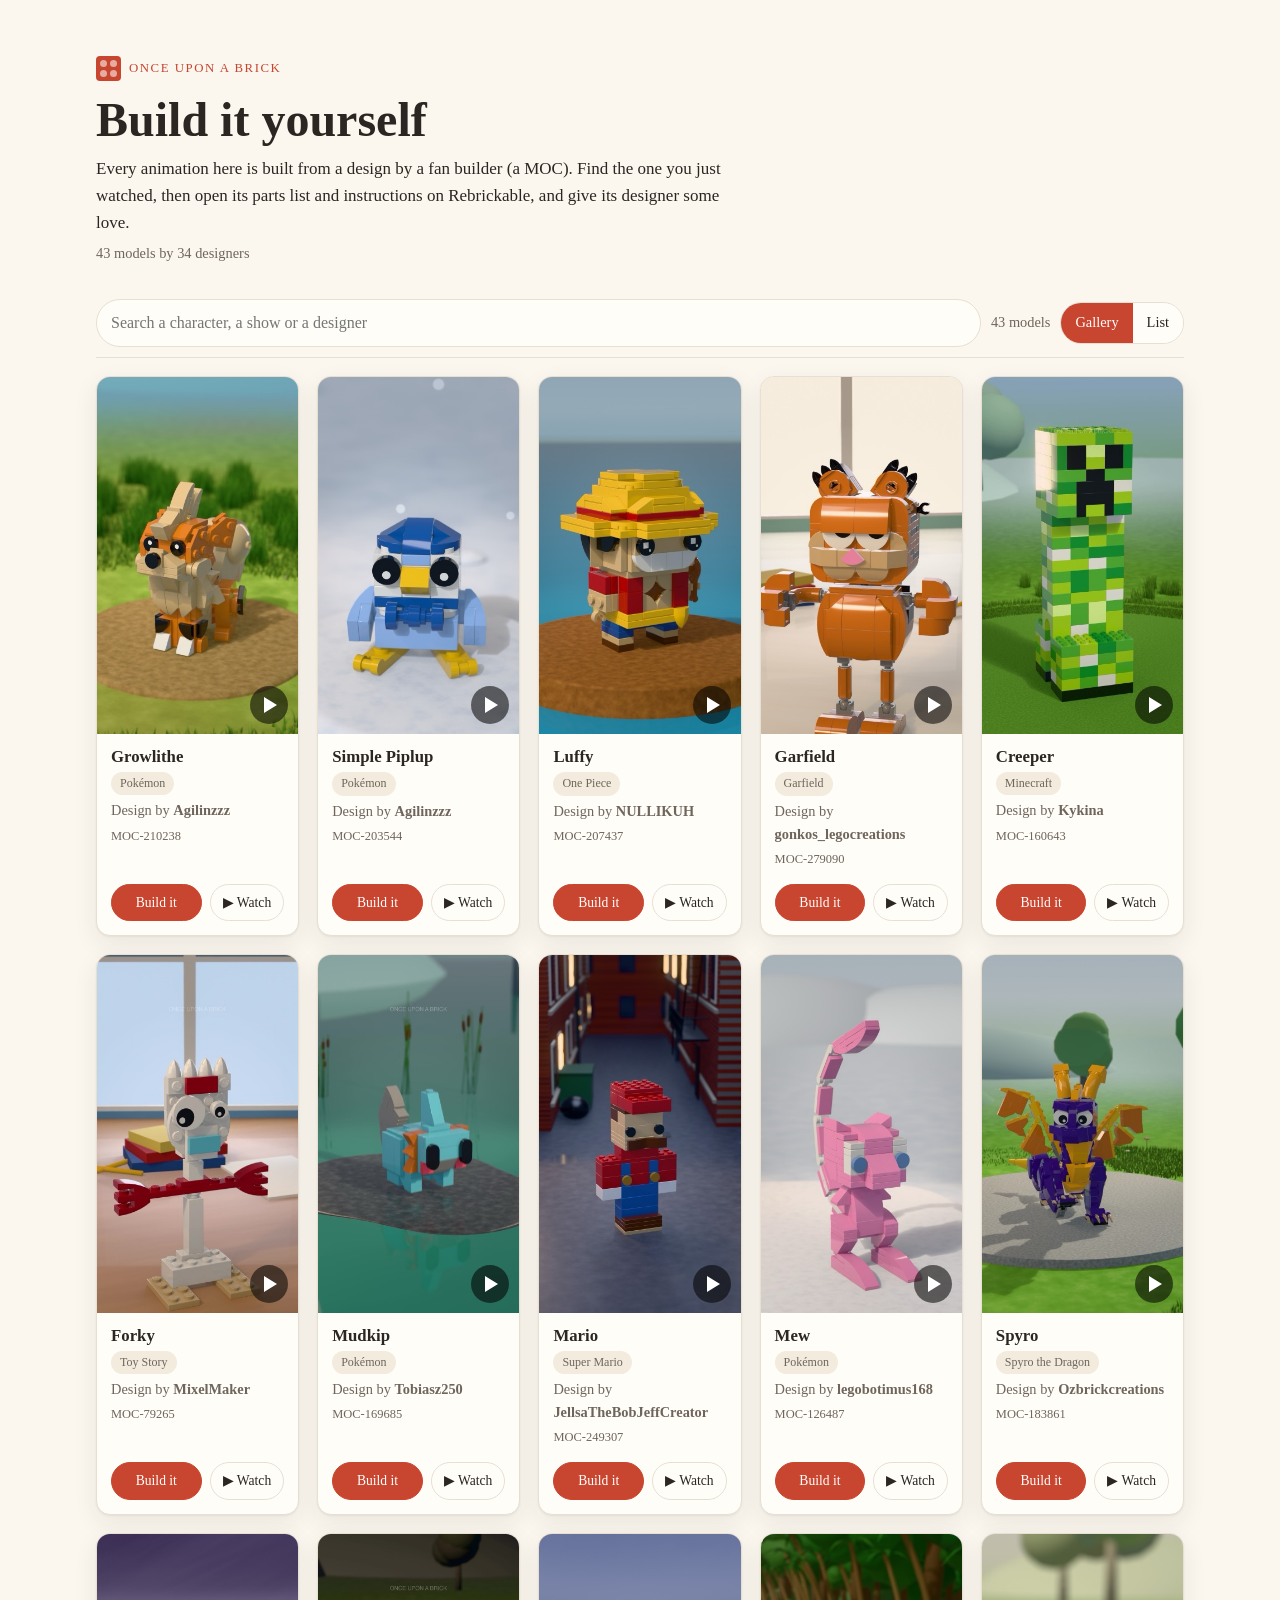
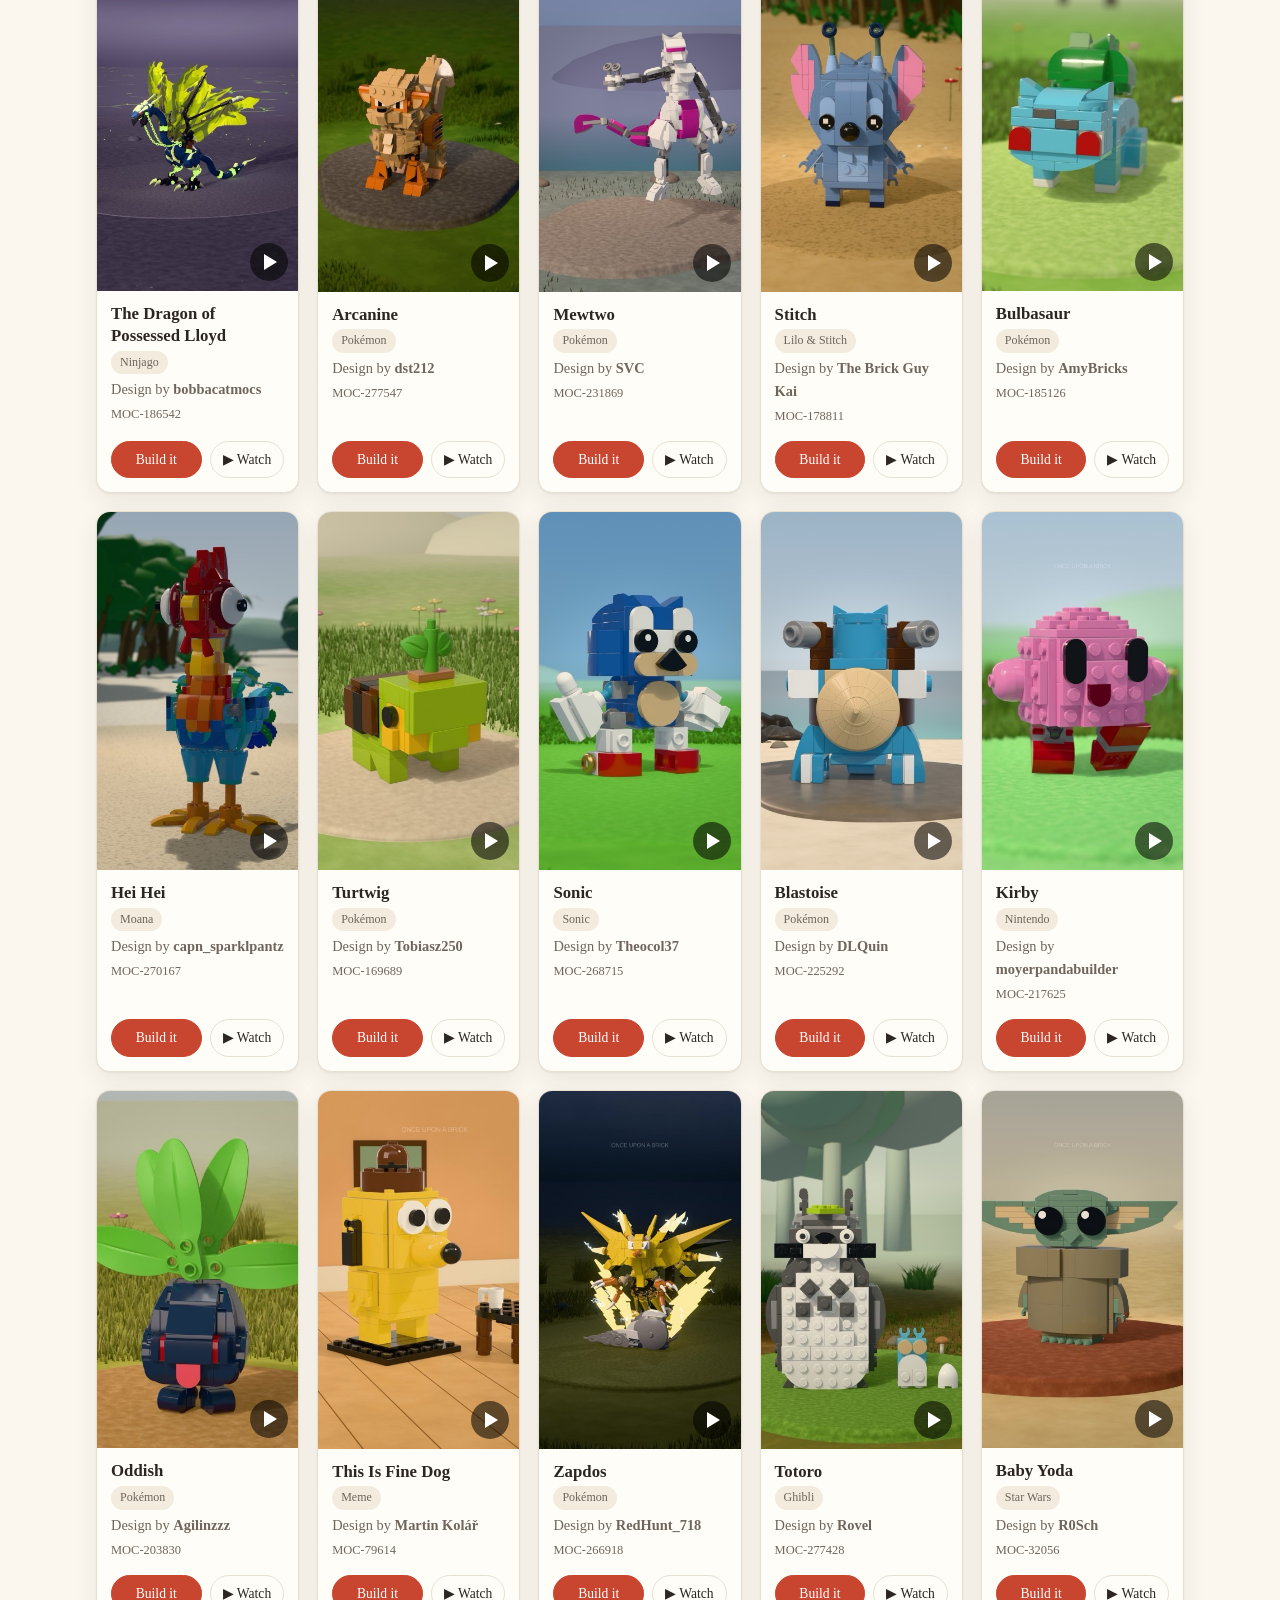
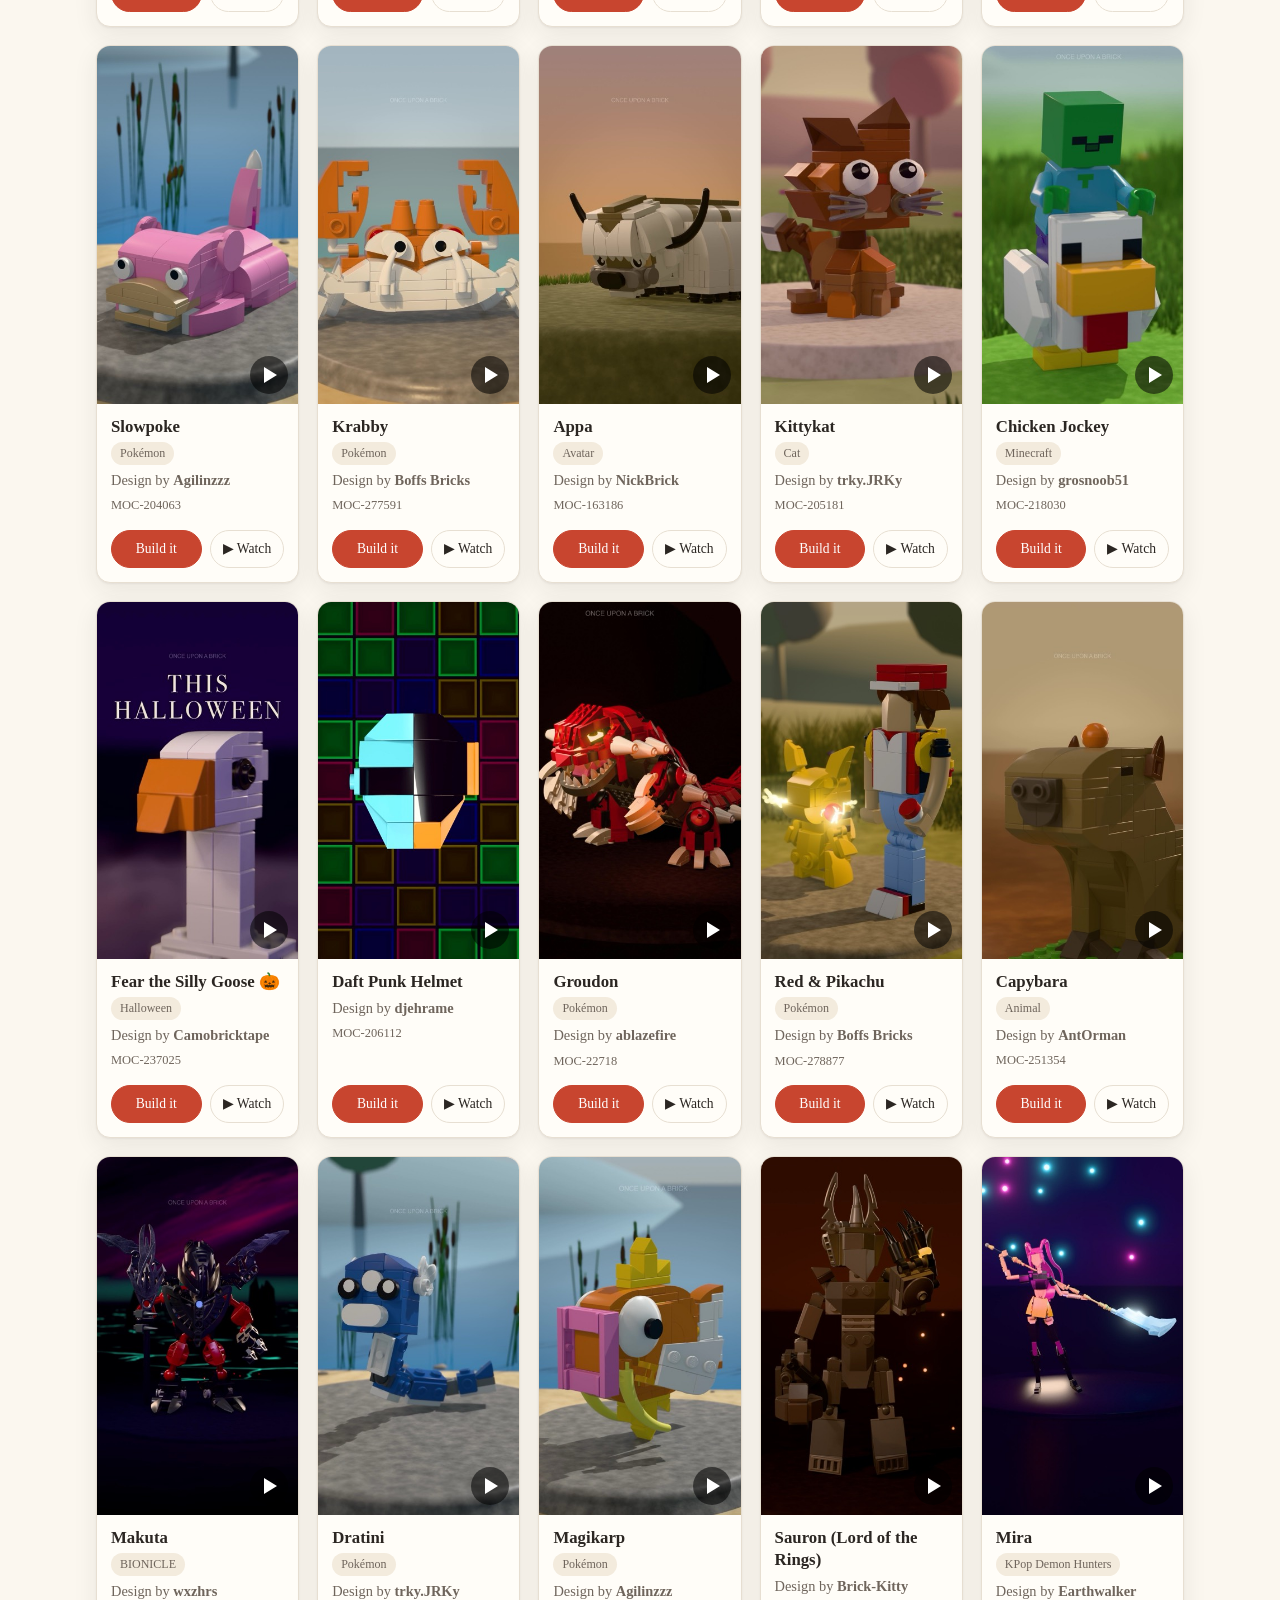
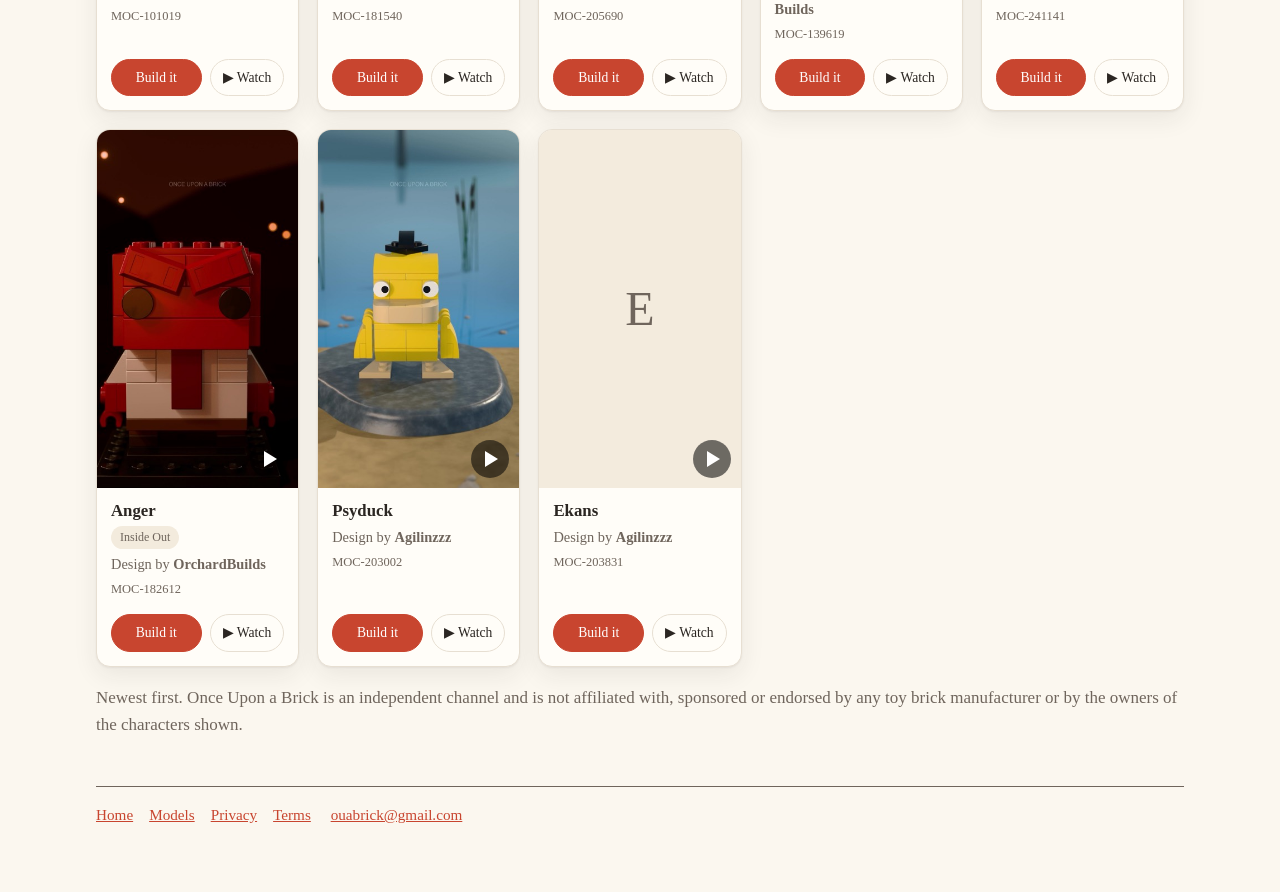
==== models.html @ 9d2ad0be "site: update the models page Co-Authored-By: Claude Opus 5.5 <noreply@anthropic.com>" ====
<!doctype html>
<html lang="en">
<head>
<meta charset="utf-8">
<meta name="viewport" content="width=device-width, initial-scale=1">
<title>Models and designers · Once Upon a Brick</title>
<meta name="description" content="Every community brick design behind our assembly animations, with a link to build it yourself.">
<link rel="stylesheet" href="style.css">
<style>
:root{--bg:#fbf7ef;--fg:#2b2622;--muted:#6f655c;--accent:#c8452f;--card:#fffdf8;--line:#e7dfd2;--chip:#f3ebdd;--shadow:0 1px 2px rgba(43,38,34,.06),0 8px 24px rgba(43,38,34,.08)}
@media (prefers-color-scheme:dark){:root{--bg:#1d1a17;--fg:#f1ebe2;--muted:#b3a89c;--accent:#f07a5f;--card:#26221e;--line:#3a342e;--chip:#332d27;--shadow:0 1px 2px rgba(0,0,0,.3),0 8px 24px rgba(0,0,0,.35)}}
main.wide{max-width:1120px}
.kicker{display:inline-flex;align-items:center;gap:8px;font-size:.8rem;letter-spacing:.12em;text-transform:uppercase;color:var(--accent);text-decoration:none;margin-bottom:10px}.studs{display:inline-grid;grid-template-columns:repeat(2,7px);gap:3px;padding:4px;border-radius:4px;background:var(--accent)}.studs i{width:7px;height:7px;border-radius:50%;background:rgba(255,255,255,.55)}.hero h1{font-size:clamp(2rem,5vw,3rem);margin:0 0 6px}.stats{color:var(--muted);font-size:.9rem;margin-top:10px}
.hero p{max-width:640px;margin:0 0 6px}
.bar{position:sticky;top:0;z-index:2;display:flex;gap:10px;align-items:center;flex-wrap:wrap;margin:24px 0 18px;padding:10px 0;background:var(--bg);border-bottom:1px solid var(--line)}
.bar input{flex:1 1 240px;min-width:0;font:inherit;font-size:1rem;padding:10px 14px;border:1px solid var(--line);border-radius:999px;background:var(--card);color:var(--fg)}
.bar input:focus{outline:2px solid var(--accent);outline-offset:1px}
.count{color:var(--muted);font-size:.9rem;white-space:nowrap}
.toggle{display:inline-flex;border:1px solid var(--line);border-radius:999px;overflow:hidden}
.toggle button{font:inherit;font-size:.9rem;padding:8px 14px;border:0;background:var(--card);color:var(--fg);cursor:pointer}
.toggle button[aria-pressed=true]{background:var(--accent);color:#fff}
.grid{display:grid;grid-template-columns:repeat(auto-fill,minmax(min(190px,100%),1fr));gap:18px;list-style:none;padding:0;margin:0}
.card{min-width:0;overflow-wrap:anywhere;background:var(--card);border:1px solid var(--line);border-radius:14px;overflow:hidden;box-shadow:var(--shadow);display:flex;flex-direction:column;transition:transform .15s ease}
.card:hover{transform:translateY(-3px)}
.shot{position:relative;display:block;aspect-ratio:9/16;background:var(--chip)}
.shot{overflow:hidden}.shot img{width:100%;height:100%;object-fit:cover;display:block;transition:transform .35s ease}.card:hover .shot img{transform:scale(1.04)}
.shot .ph{position:absolute;inset:0;display:grid;place-items:center;font-size:3rem;color:var(--muted)}
.play{position:absolute;right:10px;bottom:10px;width:38px;height:38px;border-radius:50%;background:rgba(0,0,0,.55);display:grid;place-items:center}
.play:after{content:"";margin-left:3px;border-left:13px solid #fff;border-top:8px solid transparent;border-bottom:8px solid transparent}
.info{padding:12px 14px 14px;display:flex;flex-direction:column;gap:4px;flex:1}
.info h2{font-size:1.05rem;margin:0;line-height:1.3}
.chip{align-self:flex-start;font:inherit;font-size:.75rem;padding:2px 9px;border:0;border-radius:999px;background:var(--chip);color:var(--muted);cursor:pointer}.chip:hover{color:var(--accent)}
.by{font-size:.9rem;color:var(--muted)}
.by a{color:var(--fg)}
.acts{margin-top:auto;padding-top:10px;display:grid;grid-template-columns:1fr auto;gap:8px}
.btn{font-size:.85rem;text-decoration:none;text-align:center;white-space:nowrap;padding:7px 12px;border-radius:999px;border:1px solid var(--line);color:var(--fg)}.btn:hover{border-color:var(--accent)}.btn.main:hover{filter:brightness(1.08)}.moc{font-size:.78rem;color:var(--muted);font-variant-numeric:tabular-nums}
.btn.main{background:var(--accent);border-color:var(--accent);color:#fff}
.social{font-size:.8rem}
.list .grid{grid-template-columns:1fr;gap:10px}
.list .card{flex-direction:row;align-items:center;border-radius:12px}
.list .card:hover{transform:none}
.list .shot{width:64px;flex:0 0 64px;margin:8px 0 8px 8px;border-radius:8px;overflow:hidden}
.list .play{display:none}
.list .info{flex-direction:row;flex-wrap:wrap;align-items:center;gap:6px 12px;padding:10px 14px}
.list .info h2{flex:1 1 160px}
.list .acts{margin:0 0 0 auto;padding:0}
.empty{color:var(--muted);padding:24px 0}
.card[hidden],.empty[hidden]{display:none}
@media (max-width:480px){.grid{grid-template-columns:repeat(2,minmax(0,1fr));gap:12px}.info{padding:10px}.info h2{font-size:.98rem}.btn{padding:6px 8px;font-size:.8rem}.bar{gap:8px}.count{display:none}}
</style>
<script data-goatcounter="https://ouabrick.goatcounter.com/count" async src="https://gc.zgo.at/count.js"></script>
<script src="track.js" defer></script>
</head>
<body>
<main class="wide">
  <header class="hero">
    <a class="kicker" href="index.html"><span class="studs" aria-hidden="true"><i></i><i></i><i></i><i></i></span>Once Upon a Brick</a>
    <h1>Build it yourself</h1>
    <p>Every animation here is built from a design by a fan builder (a MOC). Find the one you just watched, then open
    its parts list and instructions on Rebrickable, and give its designer some love.</p>
    <p class="stats" id="stats">43 models by 34 designers</p>
  </header>

  <div class="bar" role="search">
    <input id="q" type="search" placeholder="Search a character, a show or a designer" aria-label="Search the models" autocomplete="off">
    <span class="count" id="n">43 models</span>
    <span class="toggle" role="group" aria-label="View"><button type="button" data-m="gallery" aria-pressed="true">Gallery</button><button type="button" data-m="list" aria-pressed="false">List</button></span>
  </div>

  <div id="models">
    <ul class="grid">
<li class="card" data-s="growlithe pokemon agilinzzz moc-210238 210238 " data-at="2026-11-18T16:00:00Z" data-d="agilinzzz">
  <a class="shot" href="https://www.youtube.com/shorts/LglD2EE9AIA" aria-label="Watch Growlithe" data-goatcounter-click="watch-picture/Growlithe (MOC-210238)"><img src="thumbs/growlithe.jpg" alt="Growlithe brick model" loading="lazy" width="360" height="640"><span class="play"></span></a>
  <div class="info">
    <h2>Growlithe</h2>
    <button type="button" class="chip" data-f="Pokémon" title="Show all Pokémon">Pokémon</button>
    <span class="by">Design by <strong>Agilinzzz</strong></span>
    <span class="moc">MOC-210238</span>
    <div class="acts"><a class="btn main" href="https://rebrickable.com/mocs/MOC-210238/?utm_source=onceuponabrick&amp;utm_medium=referral&amp;utm_campaign=models_page&amp;utm_content=moc-210238" data-goatcounter-click="build/Growlithe (MOC-210238)">Build it</a><a class="btn" href="https://www.youtube.com/shorts/LglD2EE9AIA" data-goatcounter-click="watch/Growlithe (MOC-210238)">▶ Watch</a></div>
  </div>
</li>
<li class="card" data-s="simple piplup pokemon agilinzzz moc-203544 203544 " data-at="2026-11-16T23:00:00Z" data-d="agilinzzz">
  <a class="shot" href="https://www.youtube.com/shorts/eH_I-lZCNyo" aria-label="Watch Simple Piplup" data-goatcounter-click="watch-picture/Simple Piplup (MOC-203544)"><img src="thumbs/piplup.jpg" alt="Simple Piplup brick model" loading="lazy" width="360" height="640"><span class="play"></span></a>
  <div class="info">
    <h2>Simple Piplup</h2>
    <button type="button" class="chip" data-f="Pokémon" title="Show all Pokémon">Pokémon</button>
    <span class="by">Design by <strong>Agilinzzz</strong></span>
    <span class="moc">MOC-203544</span>
    <div class="acts"><a class="btn main" href="https://rebrickable.com/mocs/MOC-203544/?utm_source=onceuponabrick&amp;utm_medium=referral&amp;utm_campaign=models_page&amp;utm_content=moc-203544" data-goatcounter-click="build/Simple Piplup (MOC-203544)">Build it</a><a class="btn" href="https://www.youtube.com/shorts/eH_I-lZCNyo" data-goatcounter-click="watch/Simple Piplup (MOC-203544)">▶ Watch</a></div>
  </div>
</li>
<li class="card" data-s="luffy one piece nullikuh moc-207437 207437 " data-at="2026-11-14T23:00:00Z" data-d="nullikuh">
  <a class="shot" href="https://www.youtube.com/shorts/pcKfbjr6DFg" aria-label="Watch Luffy" data-goatcounter-click="watch-picture/Luffy (MOC-207437)"><img src="thumbs/luffy.jpg" alt="Luffy brick model" loading="lazy" width="360" height="640"><span class="play"></span></a>
  <div class="info">
    <h2>Luffy</h2>
    <button type="button" class="chip" data-f="One Piece" title="Show all One Piece">One Piece</button>
    <span class="by">Design by <strong>NULLIKUH</strong></span>
    <span class="moc">MOC-207437</span>
    <div class="acts"><a class="btn main" href="https://rebrickable.com/mocs/MOC-207437/?utm_source=onceuponabrick&amp;utm_medium=referral&amp;utm_campaign=models_page&amp;utm_content=moc-207437" data-goatcounter-click="build/Luffy (MOC-207437)">Build it</a><a class="btn" href="https://www.youtube.com/shorts/pcKfbjr6DFg" data-goatcounter-click="watch/Luffy (MOC-207437)">▶ Watch</a></div>
  </div>
</li>
<li class="card" data-s="garfield garfield gonkos_legocreations moc-279090 279090 " data-at="2026-11-14T16:00:00Z" data-d="gonkos_legocreations">
  <a class="shot" href="https://www.youtube.com/shorts/gkazKbObIXU" aria-label="Watch Garfield" data-goatcounter-click="watch-picture/Garfield (MOC-279090)"><img src="thumbs/garfield.jpg" alt="Garfield brick model" loading="lazy" width="360" height="640"><span class="play"></span></a>
  <div class="info">
    <h2>Garfield</h2>
    <button type="button" class="chip" data-f="Garfield" title="Show all Garfield">Garfield</button>
    <span class="by">Design by <strong>gonkos_legocreations</strong></span>
    <span class="moc">MOC-279090</span>
    <div class="acts"><a class="btn main" href="https://rebrickable.com/mocs/MOC-279090/?utm_source=onceuponabrick&amp;utm_medium=referral&amp;utm_campaign=models_page&amp;utm_content=moc-279090" data-goatcounter-click="build/Garfield (MOC-279090)">Build it</a><a class="btn" href="https://www.youtube.com/shorts/gkazKbObIXU" data-goatcounter-click="watch/Garfield (MOC-279090)">▶ Watch</a></div>
  </div>
</li>
<li class="card" data-s="creeper minecraft kykina moc-160643 160643 &quot;minecraft creeper&quot;" data-at="2026-11-13T23:00:00Z" data-d="kykina">
  <a class="shot" href="https://www.youtube.com/shorts/f4Eq6YHPpBA" aria-label="Watch Creeper" data-goatcounter-click="watch-picture/Creeper (MOC-160643)"><img src="thumbs/creeper.jpg" alt="Creeper brick model" loading="lazy" width="360" height="640"><span class="play"></span></a>
  <div class="info">
    <h2>Creeper</h2>
    <button type="button" class="chip" data-f="Minecraft" title="Show all Minecraft">Minecraft</button>
    <span class="by">Design by <strong>Kykina</strong></span>
    <span class="moc">MOC-160643</span>
    <div class="acts"><a class="btn main" href="https://rebrickable.com/mocs/MOC-160643/?utm_source=onceuponabrick&amp;utm_medium=referral&amp;utm_campaign=models_page&amp;utm_content=moc-160643" data-goatcounter-click="build/Creeper (MOC-160643)">Build it</a><a class="btn" href="https://www.youtube.com/shorts/f4Eq6YHPpBA" data-goatcounter-click="watch/Creeper (MOC-160643)">▶ Watch</a></div>
  </div>
</li>
<li class="card" data-s="forky toy story mixelmaker moc-79265 79265 " data-at="2026-11-13T16:00:00Z" data-d="mixelmaker">
  <a class="shot" href="https://www.youtube.com/shorts/Axr58UHu2VQ" aria-label="Watch Forky" data-goatcounter-click="watch-picture/Forky (MOC-79265)"><img src="thumbs/forky.jpg" alt="Forky brick model" loading="lazy" width="360" height="640"><span class="play"></span></a>
  <div class="info">
    <h2>Forky</h2>
    <button type="button" class="chip" data-f="Toy Story" title="Show all Toy Story">Toy Story</button>
    <span class="by">Design by <strong>MixelMaker</strong></span>
    <span class="moc">MOC-79265</span>
    <div class="acts"><a class="btn main" href="https://rebrickable.com/mocs/MOC-79265/?utm_source=onceuponabrick&amp;utm_medium=referral&amp;utm_campaign=models_page&amp;utm_content=moc-79265" data-goatcounter-click="build/Forky (MOC-79265)">Build it</a><a class="btn" href="https://www.youtube.com/shorts/Axr58UHu2VQ" data-goatcounter-click="watch/Forky (MOC-79265)">▶ Watch</a></div>
  </div>
</li>
<li class="card" data-s="mudkip pokemon tobiasz250 moc-169685 169685 " data-at="2026-11-12T23:00:00Z" data-d="tobiasz250">
  <a class="shot" href="https://www.youtube.com/shorts/AH8XSjx7cP8" aria-label="Watch Mudkip" data-goatcounter-click="watch-picture/Mudkip (MOC-169685)"><img src="thumbs/mudkip.jpg" alt="Mudkip brick model" loading="lazy" width="360" height="640"><span class="play"></span></a>
  <div class="info">
    <h2>Mudkip</h2>
    <button type="button" class="chip" data-f="Pokémon" title="Show all Pokémon">Pokémon</button>
    <span class="by">Design by <strong>Tobiasz250</strong></span>
    <span class="moc">MOC-169685</span>
    <div class="acts"><a class="btn main" href="https://rebrickable.com/mocs/MOC-169685/?utm_source=onceuponabrick&amp;utm_medium=referral&amp;utm_campaign=models_page&amp;utm_content=moc-169685" data-goatcounter-click="build/Mudkip (MOC-169685)">Build it</a><a class="btn" href="https://www.youtube.com/shorts/AH8XSjx7cP8" data-goatcounter-click="watch/Mudkip (MOC-169685)">▶ Watch</a></div>
  </div>
</li>
<li class="card" data-s="mario super mario jellsathebobjeffcreator moc-249307 249307 " data-at="2026-11-12T16:00:00Z" data-d="jellsathebobjeffcreator">
  <a class="shot" href="https://www.youtube.com/shorts/SJyilGQdw10" aria-label="Watch Mario" data-goatcounter-click="watch-picture/Mario (MOC-249307)"><img src="thumbs/mario.jpg" alt="Mario brick model" loading="lazy" width="360" height="640"><span class="play"></span></a>
  <div class="info">
    <h2>Mario</h2>
    <button type="button" class="chip" data-f="Super Mario" title="Show all Super Mario">Super Mario</button>
    <span class="by">Design by <strong>JellsaTheBobJeffCreator</strong></span>
    <span class="moc">MOC-249307</span>
    <div class="acts"><a class="btn main" href="https://rebrickable.com/mocs/MOC-249307/?utm_source=onceuponabrick&amp;utm_medium=referral&amp;utm_campaign=models_page&amp;utm_content=moc-249307" data-goatcounter-click="build/Mario (MOC-249307)">Build it</a><a class="btn" href="https://www.youtube.com/shorts/SJyilGQdw10" data-goatcounter-click="watch/Mario (MOC-249307)">▶ Watch</a></div>
  </div>
</li>
<li class="card" data-s="mew pokemon legobotimus168 moc-126487 126487 " data-at="2026-11-11T23:00:00Z" data-d="legobotimus168">
  <a class="shot" href="https://www.youtube.com/shorts/mMZrKfjw8lI" aria-label="Watch Mew" data-goatcounter-click="watch-picture/Mew (MOC-126487)"><img src="thumbs/mew.jpg" alt="Mew brick model" loading="lazy" width="360" height="640"><span class="play"></span></a>
  <div class="info">
    <h2>Mew</h2>
    <button type="button" class="chip" data-f="Pokémon" title="Show all Pokémon">Pokémon</button>
    <span class="by">Design by <strong>legobotimus168</strong></span>
    <span class="moc">MOC-126487</span>
    <div class="acts"><a class="btn main" href="https://rebrickable.com/mocs/MOC-126487/?utm_source=onceuponabrick&amp;utm_medium=referral&amp;utm_campaign=models_page&amp;utm_content=moc-126487" data-goatcounter-click="build/Mew (MOC-126487)">Build it</a><a class="btn" href="https://www.youtube.com/shorts/mMZrKfjw8lI" data-goatcounter-click="watch/Mew (MOC-126487)">▶ Watch</a></div>
  </div>
</li>
<li class="card" data-s="spyro spyro the dragon ozbrickcreations moc-183861 183861 " data-at="2026-11-11T16:00:00Z" data-d="ozbrickcreations">
  <a class="shot" href="https://www.youtube.com/shorts/N7JmIeakNtA" aria-label="Watch Spyro" data-goatcounter-click="watch-picture/Spyro (MOC-183861)"><img src="thumbs/spyro.jpg" alt="Spyro brick model" loading="lazy" width="360" height="640"><span class="play"></span></a>
  <div class="info">
    <h2>Spyro</h2>
    <button type="button" class="chip" data-f="Spyro the Dragon" title="Show all Spyro the Dragon">Spyro the Dragon</button>
    <span class="by">Design by <strong>Ozbrickcreations</strong></span>
    <span class="moc">MOC-183861</span>
    <div class="acts"><a class="btn main" href="https://rebrickable.com/mocs/MOC-183861/?utm_source=onceuponabrick&amp;utm_medium=referral&amp;utm_campaign=models_page&amp;utm_content=moc-183861" data-goatcounter-click="build/Spyro (MOC-183861)">Build it</a><a class="btn" href="https://www.youtube.com/shorts/N7JmIeakNtA" data-goatcounter-click="watch/Spyro (MOC-183861)">▶ Watch</a></div>
  </div>
</li>
<li class="card" data-s="the dragon of possessed lloyd ninjago bobbacatmocs moc-186542 186542 " data-at="2026-11-10T23:00:00Z" data-d="bobbacatmocs">
  <a class="shot" href="https://www.youtube.com/shorts/juxaJ5GLXEs" aria-label="Watch The Dragon of Possessed Lloyd" data-goatcounter-click="watch-picture/The Dragon of Possessed Lloyd (MOC-186542)"><img src="thumbs/possessed-dragon.jpg" alt="The Dragon of Possessed Lloyd brick model" loading="lazy" width="360" height="640"><span class="play"></span></a>
  <div class="info">
    <h2>The Dragon of Possessed Lloyd</h2>
    <button type="button" class="chip" data-f="Ninjago" title="Show all Ninjago">Ninjago</button>
    <span class="by">Design by <strong>bobbacatmocs</strong></span>
    <span class="moc">MOC-186542</span>
    <div class="acts"><a class="btn main" href="https://rebrickable.com/mocs/MOC-186542/?utm_source=onceuponabrick&amp;utm_medium=referral&amp;utm_campaign=models_page&amp;utm_content=moc-186542" data-goatcounter-click="build/The Dragon of Possessed Lloyd (MOC-186542)">Build it</a><a class="btn" href="https://www.youtube.com/shorts/juxaJ5GLXEs" data-goatcounter-click="watch/The Dragon of Possessed Lloyd (MOC-186542)">▶ Watch</a></div>
  </div>
</li>
<li class="card" data-s="arcanine pokemon dst212 moc-277547 277547 " data-at="2026-11-10T16:00:00Z" data-d="dst212">
  <a class="shot" href="https://www.youtube.com/shorts/8Mu9j9surbY" aria-label="Watch Arcanine" data-goatcounter-click="watch-picture/Arcanine (MOC-277547)"><img src="thumbs/arcanine-c.jpg" alt="Arcanine brick model" loading="lazy" width="360" height="640"><span class="play"></span></a>
  <div class="info">
    <h2>Arcanine</h2>
    <button type="button" class="chip" data-f="Pokémon" title="Show all Pokémon">Pokémon</button>
    <span class="by">Design by <strong>dst212</strong></span>
    <span class="moc">MOC-277547</span>
    <div class="acts"><a class="btn main" href="https://rebrickable.com/mocs/MOC-277547/?utm_source=onceuponabrick&amp;utm_medium=referral&amp;utm_campaign=models_page&amp;utm_content=moc-277547" data-goatcounter-click="build/Arcanine (MOC-277547)">Build it</a><a class="btn" href="https://www.youtube.com/shorts/8Mu9j9surbY" data-goatcounter-click="watch/Arcanine (MOC-277547)">▶ Watch</a></div>
  </div>
</li>
<li class="card" data-s="mewtwo pokemon svc moc-231869 231869 " data-at="2026-11-09T23:00:00Z" data-d="svc">
  <a class="shot" href="https://www.youtube.com/shorts/qwTKM5MUYGU" aria-label="Watch Mewtwo" data-goatcounter-click="watch-picture/Mewtwo (MOC-231869)"><img src="thumbs/mewtwo.jpg" alt="Mewtwo brick model" loading="lazy" width="360" height="640"><span class="play"></span></a>
  <div class="info">
    <h2>Mewtwo</h2>
    <button type="button" class="chip" data-f="Pokémon" title="Show all Pokémon">Pokémon</button>
    <span class="by">Design by <strong>SVC</strong></span>
    <span class="moc">MOC-231869</span>
    <div class="acts"><a class="btn main" href="https://rebrickable.com/mocs/MOC-231869/?utm_source=onceuponabrick&amp;utm_medium=referral&amp;utm_campaign=models_page&amp;utm_content=moc-231869" data-goatcounter-click="build/Mewtwo (MOC-231869)">Build it</a><a class="btn" href="https://www.youtube.com/shorts/qwTKM5MUYGU" data-goatcounter-click="watch/Mewtwo (MOC-231869)">▶ Watch</a></div>
  </div>
</li>
<li class="card" data-s="stitch lilo &amp; stitch the brick guy kai moc-178811 178811 " data-at="2026-11-09T16:00:00Z" data-d="the brick guy kai">
  <a class="shot" href="https://www.youtube.com/shorts/qhSKMnnlk00" aria-label="Watch Stitch" data-goatcounter-click="watch-picture/Stitch (MOC-178811)"><img src="thumbs/stitch.jpg" alt="Stitch brick model" loading="lazy" width="360" height="640"><span class="play"></span></a>
  <div class="info">
    <h2>Stitch</h2>
    <button type="button" class="chip" data-f="Lilo &amp; Stitch" title="Show all Lilo &amp; Stitch">Lilo &amp; Stitch</button>
    <span class="by">Design by <strong>The Brick Guy Kai</strong></span>
    <span class="moc">MOC-178811</span>
    <div class="acts"><a class="btn main" href="https://rebrickable.com/mocs/MOC-178811/?utm_source=onceuponabrick&amp;utm_medium=referral&amp;utm_campaign=models_page&amp;utm_content=moc-178811" data-goatcounter-click="build/Stitch (MOC-178811)">Build it</a><a class="btn" href="https://www.youtube.com/shorts/qhSKMnnlk00" data-goatcounter-click="watch/Stitch (MOC-178811)">▶ Watch</a></div>
  </div>
</li>
<li class="card" data-s="bulbasaur pokemon amybricks moc-185126 185126 " data-at="2026-11-08T23:00:00Z" data-d="amybricks">
  <a class="shot" href="https://www.youtube.com/shorts/8w4NGWa5ImM" aria-label="Watch Bulbasaur" data-goatcounter-click="watch-picture/Bulbasaur (MOC-185126)"><img src="thumbs/bulbasaur-amybricks.jpg" alt="Bulbasaur brick model" loading="lazy" width="360" height="640"><span class="play"></span></a>
  <div class="info">
    <h2>Bulbasaur</h2>
    <button type="button" class="chip" data-f="Pokémon" title="Show all Pokémon">Pokémon</button>
    <span class="by">Design by <strong>AmyBricks</strong></span>
    <span class="moc">MOC-185126</span>
    <div class="acts"><a class="btn main" href="https://rebrickable.com/mocs/MOC-185126/?utm_source=onceuponabrick&amp;utm_medium=referral&amp;utm_campaign=models_page&amp;utm_content=moc-185126" data-goatcounter-click="build/Bulbasaur (MOC-185126)">Build it</a><a class="btn" href="https://www.youtube.com/shorts/8w4NGWa5ImM" data-goatcounter-click="watch/Bulbasaur (MOC-185126)">▶ Watch</a></div>
  </div>
</li>
<li class="card" data-s="hei hei moana capn_sparklpantz moc-270167 270167 " data-at="2026-11-07T23:00:00Z" data-d="capn_sparklpantz">
  <a class="shot" href="https://www.youtube.com/shorts/mIBXfJYhwWc" aria-label="Watch Hei Hei" data-goatcounter-click="watch-picture/Hei Hei (MOC-270167)"><img src="thumbs/hei-hei.jpg" alt="Hei Hei brick model" loading="lazy" width="360" height="640"><span class="play"></span></a>
  <div class="info">
    <h2>Hei Hei</h2>
    <button type="button" class="chip" data-f="Moana" title="Show all Moana">Moana</button>
    <span class="by">Design by <strong>capn_sparklpantz</strong></span>
    <span class="moc">MOC-270167</span>
    <div class="acts"><a class="btn main" href="https://rebrickable.com/mocs/MOC-270167/?utm_source=onceuponabrick&amp;utm_medium=referral&amp;utm_campaign=models_page&amp;utm_content=moc-270167" data-goatcounter-click="build/Hei Hei (MOC-270167)">Build it</a><a class="btn" href="https://www.youtube.com/shorts/mIBXfJYhwWc" data-goatcounter-click="watch/Hei Hei (MOC-270167)">▶ Watch</a></div>
  </div>
</li>
<li class="card" data-s="turtwig pokemon tobiasz250 moc-169689 169689 " data-at="2026-11-07T16:00:00Z" data-d="tobiasz250">
  <a class="shot" href="https://www.youtube.com/shorts/t8GJI0aVfNM" aria-label="Watch Turtwig" data-goatcounter-click="watch-picture/Turtwig (MOC-169689)"><img src="thumbs/turtwig.jpg" alt="Turtwig brick model" loading="lazy" width="360" height="640"><span class="play"></span></a>
  <div class="info">
    <h2>Turtwig</h2>
    <button type="button" class="chip" data-f="Pokémon" title="Show all Pokémon">Pokémon</button>
    <span class="by">Design by <strong>Tobiasz250</strong></span>
    <span class="moc">MOC-169689</span>
    <div class="acts"><a class="btn main" href="https://rebrickable.com/mocs/MOC-169689/?utm_source=onceuponabrick&amp;utm_medium=referral&amp;utm_campaign=models_page&amp;utm_content=moc-169689" data-goatcounter-click="build/Turtwig (MOC-169689)">Build it</a><a class="btn" href="https://www.youtube.com/shorts/t8GJI0aVfNM" data-goatcounter-click="watch/Turtwig (MOC-169689)">▶ Watch</a></div>
  </div>
</li>
<li class="card" data-s="sonic sonic theocol37 moc-268715 268715 " data-at="2026-11-06T23:00:00Z" data-d="theocol37">
  <a class="shot" href="https://www.youtube.com/shorts/D2QnRmd1Vlo" aria-label="Watch Sonic" data-goatcounter-click="watch-picture/Sonic (MOC-268715)"><img src="thumbs/sonic.jpg" alt="Sonic brick model" loading="lazy" width="360" height="640"><span class="play"></span></a>
  <div class="info">
    <h2>Sonic</h2>
    <button type="button" class="chip" data-f="Sonic" title="Show all Sonic">Sonic</button>
    <span class="by">Design by <strong>Theocol37</strong></span>
    <span class="moc">MOC-268715</span>
    <div class="acts"><a class="btn main" href="https://rebrickable.com/mocs/MOC-268715/?utm_source=onceuponabrick&amp;utm_medium=referral&amp;utm_campaign=models_page&amp;utm_content=moc-268715" data-goatcounter-click="build/Sonic (MOC-268715)">Build it</a><a class="btn" href="https://www.youtube.com/shorts/D2QnRmd1Vlo" data-goatcounter-click="watch/Sonic (MOC-268715)">▶ Watch</a></div>
  </div>
</li>
<li class="card" data-s="blastoise pokemon dlquin moc-225292 225292 " data-at="2026-11-06T16:00:00Z" data-d="dlquin">
  <a class="shot" href="https://www.youtube.com/shorts/k0xoB153OlI" aria-label="Watch Blastoise" data-goatcounter-click="watch-picture/Blastoise (MOC-225292)"><img src="thumbs/blastoise.jpg" alt="Blastoise brick model" loading="lazy" width="360" height="640"><span class="play"></span></a>
  <div class="info">
    <h2>Blastoise</h2>
    <button type="button" class="chip" data-f="Pokémon" title="Show all Pokémon">Pokémon</button>
    <span class="by">Design by <strong>DLQuin</strong></span>
    <span class="moc">MOC-225292</span>
    <div class="acts"><a class="btn main" href="https://rebrickable.com/mocs/MOC-225292/?utm_source=onceuponabrick&amp;utm_medium=referral&amp;utm_campaign=models_page&amp;utm_content=moc-225292" data-goatcounter-click="build/Blastoise (MOC-225292)">Build it</a><a class="btn" href="https://www.youtube.com/shorts/k0xoB153OlI" data-goatcounter-click="watch/Blastoise (MOC-225292)">▶ Watch</a></div>
  </div>
</li>
<li class="card" data-s="kirby nintendo moyerpandabuilder moc-217625 217625 " data-at="2026-11-05T23:00:00Z" data-d="moyerpandabuilder">
  <a class="shot" href="https://www.youtube.com/shorts/B_UwdCcusfs" aria-label="Watch Kirby" data-goatcounter-click="watch-picture/Kirby (MOC-217625)"><img src="thumbs/kirby.jpg" alt="Kirby brick model" loading="lazy" width="360" height="640"><span class="play"></span></a>
  <div class="info">
    <h2>Kirby</h2>
    <button type="button" class="chip" data-f="Nintendo" title="Show all Nintendo">Nintendo</button>
    <span class="by">Design by <strong>moyerpandabuilder</strong></span>
    <span class="moc">MOC-217625</span>
    <div class="acts"><a class="btn main" href="https://rebrickable.com/mocs/MOC-217625/?utm_source=onceuponabrick&amp;utm_medium=referral&amp;utm_campaign=models_page&amp;utm_content=moc-217625" data-goatcounter-click="build/Kirby (MOC-217625)">Build it</a><a class="btn" href="https://www.youtube.com/shorts/B_UwdCcusfs" data-goatcounter-click="watch/Kirby (MOC-217625)">▶ Watch</a></div>
  </div>
</li>
<li class="card" data-s="oddish pokemon agilinzzz moc-203830 203830 " data-at="2026-11-05T16:00:34Z" data-d="agilinzzz">
  <a class="shot" href="https://www.youtube.com/shorts/YaMqEzZZLS4" aria-label="Watch Oddish" data-goatcounter-click="watch-picture/Oddish (MOC-203830)"><img src="thumbs/oddish.jpg" alt="Oddish brick model" loading="lazy" width="360" height="640"><span class="play"></span></a>
  <div class="info">
    <h2>Oddish</h2>
    <button type="button" class="chip" data-f="Pokémon" title="Show all Pokémon">Pokémon</button>
    <span class="by">Design by <strong>Agilinzzz</strong></span>
    <span class="moc">MOC-203830</span>
    <div class="acts"><a class="btn main" href="https://rebrickable.com/mocs/MOC-203830/?utm_source=onceuponabrick&amp;utm_medium=referral&amp;utm_campaign=models_page&amp;utm_content=moc-203830" data-goatcounter-click="build/Oddish (MOC-203830)">Build it</a><a class="btn" href="https://www.youtube.com/shorts/YaMqEzZZLS4" data-goatcounter-click="watch/Oddish (MOC-203830)">▶ Watch</a></div>
  </div>
</li>
<li class="card" data-s="this is fine dog meme martin kolar moc-79614 79614 " data-at="2026-11-04T23:00:00Z" data-d="martin kolář">
  <a class="shot" href="https://www.youtube.com/shorts/1WcWCi-KbrQ" aria-label="Watch This Is Fine Dog" data-goatcounter-click="watch-picture/This Is Fine Dog (MOC-79614)"><img src="thumbs/this-is-fine.jpg" alt="This Is Fine Dog brick model" loading="lazy" width="360" height="640"><span class="play"></span></a>
  <div class="info">
    <h2>This Is Fine Dog</h2>
    <button type="button" class="chip" data-f="Meme" title="Show all Meme">Meme</button>
    <span class="by">Design by <strong>Martin Kolář</strong></span>
    <span class="moc">MOC-79614</span>
    <div class="acts"><a class="btn main" href="https://rebrickable.com/mocs/MOC-79614/?utm_source=onceuponabrick&amp;utm_medium=referral&amp;utm_campaign=models_page&amp;utm_content=moc-79614" data-goatcounter-click="build/This Is Fine Dog (MOC-79614)">Build it</a><a class="btn" href="https://www.youtube.com/shorts/1WcWCi-KbrQ" data-goatcounter-click="watch/This Is Fine Dog (MOC-79614)">▶ Watch</a></div>
  </div>
</li>
<li class="card" data-s="zapdos pokemon redhunt_718 moc-266918 266918 " data-at="2026-11-04T16:00:00Z" data-d="redhunt_718">
  <a class="shot" href="https://www.youtube.com/shorts/UPgZwzpL3SY" aria-label="Watch Zapdos" data-goatcounter-click="watch-picture/Zapdos (MOC-266918)"><img src="thumbs/zapdos.jpg" alt="Zapdos brick model" loading="lazy" width="360" height="640"><span class="play"></span></a>
  <div class="info">
    <h2>Zapdos</h2>
    <button type="button" class="chip" data-f="Pokémon" title="Show all Pokémon">Pokémon</button>
    <span class="by">Design by <strong>RedHunt_718</strong></span>
    <span class="moc">MOC-266918</span>
    <div class="acts"><a class="btn main" href="https://rebrickable.com/mocs/MOC-266918/?utm_source=onceuponabrick&amp;utm_medium=referral&amp;utm_campaign=models_page&amp;utm_content=moc-266918" data-goatcounter-click="build/Zapdos (MOC-266918)">Build it</a><a class="btn" href="https://www.youtube.com/shorts/UPgZwzpL3SY" data-goatcounter-click="watch/Zapdos (MOC-266918)">▶ Watch</a></div>
  </div>
</li>
<li class="card" data-s="totoro ghibli rovel moc-277428 277428 " data-at="2026-11-03T23:00:00Z" data-d="rovel">
  <a class="shot" href="https://www.youtube.com/shorts/0pNaJ-Q0g0o" aria-label="Watch Totoro" data-goatcounter-click="watch-picture/Totoro (MOC-277428)"><img src="thumbs/totoro.jpg" alt="Totoro brick model" loading="lazy" width="360" height="640"><span class="play"></span></a>
  <div class="info">
    <h2>Totoro</h2>
    <button type="button" class="chip" data-f="Ghibli" title="Show all Ghibli">Ghibli</button>
    <span class="by">Design by <strong>Rovel</strong></span>
    <span class="moc">MOC-277428</span>
    <div class="acts"><a class="btn main" href="https://rebrickable.com/mocs/MOC-277428/?utm_source=onceuponabrick&amp;utm_medium=referral&amp;utm_campaign=models_page&amp;utm_content=moc-277428" data-goatcounter-click="build/Totoro (MOC-277428)">Build it</a><a class="btn" href="https://www.youtube.com/shorts/0pNaJ-Q0g0o" data-goatcounter-click="watch/Totoro (MOC-277428)">▶ Watch</a></div>
  </div>
</li>
<li class="card" data-s="baby yoda star wars r0sch moc-32056 32056 " data-at="2026-11-03T16:00:00Z" data-d="r0sch">
  <a class="shot" href="https://www.youtube.com/shorts/txGRrtMZYIc" aria-label="Watch Baby Yoda" data-goatcounter-click="watch-picture/Baby Yoda (MOC-32056)"><img src="thumbs/grogu.jpg" alt="Baby Yoda brick model" loading="lazy" width="360" height="640"><span class="play"></span></a>
  <div class="info">
    <h2>Baby Yoda</h2>
    <button type="button" class="chip" data-f="Star Wars" title="Show all Star Wars">Star Wars</button>
    <span class="by">Design by <strong>R0Sch</strong></span>
    <span class="moc">MOC-32056</span>
    <div class="acts"><a class="btn main" href="https://rebrickable.com/mocs/MOC-32056/?utm_source=onceuponabrick&amp;utm_medium=referral&amp;utm_campaign=models_page&amp;utm_content=moc-32056" data-goatcounter-click="build/Baby Yoda (MOC-32056)">Build it</a><a class="btn" href="https://www.youtube.com/shorts/txGRrtMZYIc" data-goatcounter-click="watch/Baby Yoda (MOC-32056)">▶ Watch</a></div>
  </div>
</li>
<li class="card" data-s="slowpoke pokemon agilinzzz moc-204063 204063 " data-at="2026-11-03T00:00:00Z" data-d="agilinzzz">
  <a class="shot" href="https://www.youtube.com/shorts/-zXWQpEThSo" aria-label="Watch Slowpoke" data-goatcounter-click="watch-picture/Slowpoke (MOC-204063)"><img src="thumbs/slowpoke.jpg" alt="Slowpoke brick model" loading="lazy" width="360" height="640"><span class="play"></span></a>
  <div class="info">
    <h2>Slowpoke</h2>
    <button type="button" class="chip" data-f="Pokémon" title="Show all Pokémon">Pokémon</button>
    <span class="by">Design by <strong>Agilinzzz</strong></span>
    <span class="moc">MOC-204063</span>
    <div class="acts"><a class="btn main" href="https://rebrickable.com/mocs/MOC-204063/?utm_source=onceuponabrick&amp;utm_medium=referral&amp;utm_campaign=models_page&amp;utm_content=moc-204063" data-goatcounter-click="build/Slowpoke (MOC-204063)">Build it</a><a class="btn" href="https://www.youtube.com/shorts/-zXWQpEThSo" data-goatcounter-click="watch/Slowpoke (MOC-204063)">▶ Watch</a></div>
  </div>
</li>
<li class="card" data-s="krabby pokemon boffs bricks moc-277591 277591 " data-at="2026-11-02T01:00:00Z" data-d="boffs bricks">
  <a class="shot" href="https://www.youtube.com/shorts/gVAH63sdaaI" aria-label="Watch Krabby" data-goatcounter-click="watch-picture/Krabby (MOC-277591)"><img src="thumbs/krabby.jpg" alt="Krabby brick model" loading="lazy" width="360" height="640"><span class="play"></span></a>
  <div class="info">
    <h2>Krabby</h2>
    <button type="button" class="chip" data-f="Pokémon" title="Show all Pokémon">Pokémon</button>
    <span class="by">Design by <strong>Boffs Bricks</strong></span>
    <span class="moc">MOC-277591</span>
    <div class="acts"><a class="btn main" href="https://rebrickable.com/mocs/MOC-277591/?utm_source=onceuponabrick&amp;utm_medium=referral&amp;utm_campaign=models_page&amp;utm_content=moc-277591" data-goatcounter-click="build/Krabby (MOC-277591)">Build it</a><a class="btn" href="https://www.youtube.com/shorts/gVAH63sdaaI" data-goatcounter-click="watch/Krabby (MOC-277591)">▶ Watch</a></div>
  </div>
</li>
<li class="card" data-s="appa avatar nickbrick moc-163186 163186 " data-at="2026-11-01T16:00:00Z" data-d="nickbrick">
  <a class="shot" href="https://www.youtube.com/shorts/eE7yiYEH0No" aria-label="Watch Appa" data-goatcounter-click="watch-picture/Appa (MOC-163186)"><img src="thumbs/appa.jpg" alt="Appa brick model" loading="lazy" width="360" height="640"><span class="play"></span></a>
  <div class="info">
    <h2>Appa</h2>
    <button type="button" class="chip" data-f="Avatar" title="Show all Avatar">Avatar</button>
    <span class="by">Design by <strong>NickBrick</strong></span>
    <span class="moc">MOC-163186</span>
    <div class="acts"><a class="btn main" href="https://rebrickable.com/mocs/MOC-163186/?utm_source=onceuponabrick&amp;utm_medium=referral&amp;utm_campaign=models_page&amp;utm_content=moc-163186" data-goatcounter-click="build/Appa (MOC-163186)">Build it</a><a class="btn" href="https://www.youtube.com/shorts/eE7yiYEH0No" data-goatcounter-click="watch/Appa (MOC-163186)">▶ Watch</a></div>
  </div>
</li>
<li class="card" data-s="kittykat cat trky.jrky moc-205181 205181 " data-at="2026-10-31T23:00:00Z" data-d="trky.jrky">
  <a class="shot" href="https://www.youtube.com/shorts/bMV-ySZ4jEU" aria-label="Watch Kittykat" data-goatcounter-click="watch-picture/Kittykat (MOC-205181)"><img src="thumbs/kittykat.jpg" alt="Kittykat brick model" loading="lazy" width="360" height="640"><span class="play"></span></a>
  <div class="info">
    <h2>Kittykat</h2>
    <button type="button" class="chip" data-f="Cat" title="Show all Cat">Cat</button>
    <span class="by">Design by <strong>trky.JRKy</strong></span>
    <span class="moc">MOC-205181</span>
    <div class="acts"><a class="btn main" href="https://rebrickable.com/mocs/MOC-205181/?utm_source=onceuponabrick&amp;utm_medium=referral&amp;utm_campaign=models_page&amp;utm_content=moc-205181" data-goatcounter-click="build/Kittykat (MOC-205181)">Build it</a><a class="btn" href="https://www.youtube.com/shorts/bMV-ySZ4jEU" data-goatcounter-click="watch/Kittykat (MOC-205181)">▶ Watch</a></div>
  </div>
</li>
<li class="card" data-s="chicken jockey minecraft grosnoob51 moc-218030 218030 " data-at="2026-10-30T17:00:00Z" data-d="grosnoob51">
  <a class="shot" href="https://www.youtube.com/shorts/kr_kMod6pgU" aria-label="Watch Chicken Jockey" data-goatcounter-click="watch-picture/Chicken Jockey (MOC-218030)"><img src="thumbs/chicken-jockey.jpg" alt="Chicken Jockey brick model" loading="lazy" width="360" height="640"><span class="play"></span></a>
  <div class="info">
    <h2>Chicken Jockey</h2>
    <button type="button" class="chip" data-f="Minecraft" title="Show all Minecraft">Minecraft</button>
    <span class="by">Design by <strong>grosnoob51</strong></span>
    <span class="moc">MOC-218030</span>
    <div class="acts"><a class="btn main" href="https://rebrickable.com/mocs/MOC-218030/?utm_source=onceuponabrick&amp;utm_medium=referral&amp;utm_campaign=models_page&amp;utm_content=moc-218030" data-goatcounter-click="build/Chicken Jockey (MOC-218030)">Build it</a><a class="btn" href="https://www.youtube.com/shorts/kr_kMod6pgU" data-goatcounter-click="watch/Chicken Jockey (MOC-218030)">▶ Watch</a></div>
  </div>
</li>
<li class="card" data-s="fear the silly goose 🎃 halloween camobricktape moc-237025 237025 &quot;commander cody goose short neck&quot;" data-at="2026-10-30T13:34:52Z" data-d="camobricktape">
  <a class="shot" href="https://www.youtube.com/shorts/ZtcU7TWzcDQ" aria-label="Watch Fear the Silly Goose 🎃" data-goatcounter-click="watch-picture/Fear the Silly Goose 🎃 (MOC-237025)"><img src="thumbs/goose-halloween.jpg" alt="Fear the Silly Goose 🎃 brick model" loading="lazy" width="360" height="640"><span class="play"></span></a>
  <div class="info">
    <h2>Fear the Silly Goose 🎃</h2>
    <button type="button" class="chip" data-f="Halloween" title="Show all Halloween">Halloween</button>
    <span class="by">Design by <strong>Camobricktape</strong></span>
    <span class="moc">MOC-237025</span>
    <div class="acts"><a class="btn main" href="https://rebrickable.com/mocs/MOC-237025/?utm_source=onceuponabrick&amp;utm_medium=referral&amp;utm_campaign=models_page&amp;utm_content=moc-237025" data-goatcounter-click="build/Fear the Silly Goose 🎃 (MOC-237025)">Build it</a><a class="btn" href="https://www.youtube.com/shorts/ZtcU7TWzcDQ" data-goatcounter-click="watch/Fear the Silly Goose 🎃 (MOC-237025)">▶ Watch</a></div>
  </div>
</li>
<li class="card" data-s="daft punk helmet  djehrame moc-206112 206112 " data-at="2026-10-29T20:58:16Z" data-d="djehrame">
  <a class="shot" href="https://www.youtube.com/shorts/PjT_GT2hfq8" aria-label="Watch Daft Punk Helmet" data-goatcounter-click="watch-picture/Daft Punk Helmet (MOC-206112)"><img src="thumbs/daft-punk.jpg" alt="Daft Punk Helmet brick model" loading="lazy" width="360" height="640"><span class="play"></span></a>
  <div class="info">
    <h2>Daft Punk Helmet</h2>
    <span class="by">Design by <strong>djehrame</strong></span>
    <span class="moc">MOC-206112</span>
    <div class="acts"><a class="btn main" href="https://rebrickable.com/mocs/MOC-206112/?utm_source=onceuponabrick&amp;utm_medium=referral&amp;utm_campaign=models_page&amp;utm_content=moc-206112" data-goatcounter-click="build/Daft Punk Helmet (MOC-206112)">Build it</a><a class="btn" href="https://www.youtube.com/shorts/PjT_GT2hfq8" data-goatcounter-click="watch/Daft Punk Helmet (MOC-206112)">▶ Watch</a></div>
  </div>
</li>
<li class="card" data-s="groudon pokemon ablazefire moc-22718 22718 " data-at="2026-10-29T17:00:00Z" data-d="ablazefire">
  <a class="shot" href="https://www.youtube.com/shorts/fdTCkpf59TQ" aria-label="Watch Groudon" data-goatcounter-click="watch-picture/Groudon (MOC-22718)"><img src="thumbs/groudon.jpg" alt="Groudon brick model" loading="lazy" width="360" height="640"><span class="play"></span></a>
  <div class="info">
    <h2>Groudon</h2>
    <button type="button" class="chip" data-f="Pokémon" title="Show all Pokémon">Pokémon</button>
    <span class="by">Design by <strong>ablazefire</strong></span>
    <span class="moc">MOC-22718</span>
    <div class="acts"><a class="btn main" href="https://rebrickable.com/mocs/MOC-22718/?utm_source=onceuponabrick&amp;utm_medium=referral&amp;utm_campaign=models_page&amp;utm_content=moc-22718" data-goatcounter-click="build/Groudon (MOC-22718)">Build it</a><a class="btn" href="https://www.youtube.com/shorts/fdTCkpf59TQ" data-goatcounter-click="watch/Groudon (MOC-22718)">▶ Watch</a></div>
  </div>
</li>
<li class="card" data-s="red &amp; pikachu pokemon boffs bricks moc-278877 278877 " data-at="2026-10-28T17:00:00Z" data-d="boffs bricks">
  <a class="shot" href="https://www.youtube.com/shorts/uArgCdFShUs" aria-label="Watch Red &amp; Pikachu" data-goatcounter-click="watch-picture/Red &amp; Pikachu (MOC-278877)"><img src="thumbs/trainer-pikachu.jpg" alt="Red &amp; Pikachu brick model" loading="lazy" width="360" height="640"><span class="play"></span></a>
  <div class="info">
    <h2>Red &amp; Pikachu</h2>
    <button type="button" class="chip" data-f="Pokémon" title="Show all Pokémon">Pokémon</button>
    <span class="by">Design by <strong>Boffs Bricks</strong></span>
    <span class="moc">MOC-278877</span>
    <div class="acts"><a class="btn main" href="https://rebrickable.com/mocs/MOC-278877/?utm_source=onceuponabrick&amp;utm_medium=referral&amp;utm_campaign=models_page&amp;utm_content=moc-278877" data-goatcounter-click="build/Red &amp; Pikachu (MOC-278877)">Build it</a><a class="btn" href="https://www.youtube.com/shorts/uArgCdFShUs" data-goatcounter-click="watch/Red &amp; Pikachu (MOC-278877)">▶ Watch</a></div>
  </div>
</li>
<li class="card" data-s="capybara animal antorman moc-251354 251354 " data-at="2026-10-28T00:00:00Z" data-d="antorman">
  <a class="shot" href="https://www.youtube.com/shorts/gdfEals551E" aria-label="Watch Capybara" data-goatcounter-click="watch-picture/Capybara (MOC-251354)"><img src="thumbs/capybara.jpg" alt="Capybara brick model" loading="lazy" width="360" height="640"><span class="play"></span></a>
  <div class="info">
    <h2>Capybara</h2>
    <button type="button" class="chip" data-f="Animal" title="Show all Animal">Animal</button>
    <span class="by">Design by <strong>AntOrman</strong></span>
    <span class="moc">MOC-251354</span>
    <div class="acts"><a class="btn main" href="https://rebrickable.com/mocs/MOC-251354/?utm_source=onceuponabrick&amp;utm_medium=referral&amp;utm_campaign=models_page&amp;utm_content=moc-251354" data-goatcounter-click="build/Capybara (MOC-251354)">Build it</a><a class="btn" href="https://www.youtube.com/shorts/gdfEals551E" data-goatcounter-click="watch/Capybara (MOC-251354)">▶ Watch</a></div>
  </div>
</li>
<li class="card" data-s="makuta bionicle wxzhrs moc-101019 101019 " data-at="2026-10-27T14:46:10Z" data-d="wxzhrs">
  <a class="shot" href="https://www.youtube.com/shorts/gr8NwQC2JQs" aria-label="Watch Makuta" data-goatcounter-click="watch-picture/Makuta (MOC-101019)"><img src="thumbs/makuta.jpg" alt="Makuta brick model" loading="lazy" width="360" height="640"><span class="play"></span></a>
  <div class="info">
    <h2>Makuta</h2>
    <button type="button" class="chip" data-f="BIONICLE" title="Show all BIONICLE">BIONICLE</button>
    <span class="by">Design by <strong>wxzhrs</strong></span>
    <span class="moc">MOC-101019</span>
    <div class="acts"><a class="btn main" href="https://rebrickable.com/mocs/MOC-101019/?utm_source=onceuponabrick&amp;utm_medium=referral&amp;utm_campaign=models_page&amp;utm_content=moc-101019" data-goatcounter-click="build/Makuta (MOC-101019)">Build it</a><a class="btn" href="https://www.youtube.com/shorts/gr8NwQC2JQs" data-goatcounter-click="watch/Makuta (MOC-101019)">▶ Watch</a></div>
  </div>
</li>
<li class="card" data-s="dratini pokemon trky.jrky moc-181540 181540 " data-at="2026-10-26T17:00:00Z" data-d="trky.jrky">
  <a class="shot" href="https://www.youtube.com/shorts/65DatKtkRKo" aria-label="Watch Dratini" data-goatcounter-click="watch-picture/Dratini (MOC-181540)"><img src="thumbs/dratini.jpg" alt="Dratini brick model" loading="lazy" width="360" height="640"><span class="play"></span></a>
  <div class="info">
    <h2>Dratini</h2>
    <button type="button" class="chip" data-f="Pokémon" title="Show all Pokémon">Pokémon</button>
    <span class="by">Design by <strong>trky.JRKy</strong></span>
    <span class="moc">MOC-181540</span>
    <div class="acts"><a class="btn main" href="https://rebrickable.com/mocs/MOC-181540/?utm_source=onceuponabrick&amp;utm_medium=referral&amp;utm_campaign=models_page&amp;utm_content=moc-181540" data-goatcounter-click="build/Dratini (MOC-181540)">Build it</a><a class="btn" href="https://www.youtube.com/shorts/65DatKtkRKo" data-goatcounter-click="watch/Dratini (MOC-181540)">▶ Watch</a></div>
  </div>
</li>
<li class="card" data-s="magikarp pokemon agilinzzz moc-205690 205690 " data-at="2026-10-25T15:09:40Z" data-d="agilinzzz">
  <a class="shot" href="https://www.youtube.com/shorts/AGwh91my0E8" aria-label="Watch Magikarp" data-goatcounter-click="watch-picture/Magikarp (MOC-205690)"><img src="thumbs/magikarp.jpg" alt="Magikarp brick model" loading="lazy" width="360" height="640"><span class="play"></span></a>
  <div class="info">
    <h2>Magikarp</h2>
    <button type="button" class="chip" data-f="Pokémon" title="Show all Pokémon">Pokémon</button>
    <span class="by">Design by <strong>Agilinzzz</strong></span>
    <span class="moc">MOC-205690</span>
    <div class="acts"><a class="btn main" href="https://rebrickable.com/mocs/MOC-205690/?utm_source=onceuponabrick&amp;utm_medium=referral&amp;utm_campaign=models_page&amp;utm_content=moc-205690" data-goatcounter-click="build/Magikarp (MOC-205690)">Build it</a><a class="btn" href="https://www.youtube.com/shorts/AGwh91my0E8" data-goatcounter-click="watch/Magikarp (MOC-205690)">▶ Watch</a></div>
  </div>
</li>
<li class="card" data-s="sauron (lord of the rings)  brick-kitty builds moc-139619 139619 " data-at="2026-10-24T16:00:00Z" data-d="brick-kitty builds">
  <a class="shot" href="https://www.youtube.com/shorts/XxJPUA7rch8" aria-label="Watch Sauron (Lord of the Rings)" data-goatcounter-click="watch-picture/Sauron (Lord of the Rings) (MOC-139619)"><img src="thumbs/sauron.jpg" alt="Sauron (Lord of the Rings) brick model" loading="lazy" width="360" height="640"><span class="play"></span></a>
  <div class="info">
    <h2>Sauron (Lord of the Rings)</h2>
    <span class="by">Design by <strong>Brick-Kitty Builds</strong></span>
    <span class="moc">MOC-139619</span>
    <div class="acts"><a class="btn main" href="https://rebrickable.com/mocs/MOC-139619/?utm_source=onceuponabrick&amp;utm_medium=referral&amp;utm_campaign=models_page&amp;utm_content=moc-139619" data-goatcounter-click="build/Sauron (Lord of the Rings) (MOC-139619)">Build it</a><a class="btn" href="https://www.youtube.com/shorts/XxJPUA7rch8" data-goatcounter-click="watch/Sauron (Lord of the Rings) (MOC-139619)">▶ Watch</a></div>
  </div>
</li>
<li class="card" data-s="mira kpop demon hunters earthwalker moc-241141 241141 " data-at="2026-10-23T16:00:00Z" data-d="earthwalker">
  <a class="shot" href="https://www.youtube.com/shorts/g6se_-VvFOQ" aria-label="Watch Mira" data-goatcounter-click="watch-picture/Mira (MOC-241141)"><img src="thumbs/mira.jpg" alt="Mira brick model" loading="lazy" width="360" height="640"><span class="play"></span></a>
  <div class="info">
    <h2>Mira</h2>
    <button type="button" class="chip" data-f="KPop Demon Hunters" title="Show all KPop Demon Hunters">KPop Demon Hunters</button>
    <span class="by">Design by <strong>Earthwalker</strong></span>
    <span class="moc">MOC-241141</span>
    <div class="acts"><a class="btn main" href="https://rebrickable.com/mocs/MOC-241141/?utm_source=onceuponabrick&amp;utm_medium=referral&amp;utm_campaign=models_page&amp;utm_content=moc-241141" data-goatcounter-click="build/Mira (MOC-241141)">Build it</a><a class="btn" href="https://www.youtube.com/shorts/g6se_-VvFOQ" data-goatcounter-click="watch/Mira (MOC-241141)">▶ Watch</a></div>
  </div>
</li>
<li class="card" data-s="anger inside out orchardbuilds moc-182612 182612 " data-at="2026-10-22T16:00:00Z" data-d="orchardbuilds">
  <a class="shot" href="https://www.youtube.com/shorts/AROrcvG2_lE" aria-label="Watch Anger" data-goatcounter-click="watch-picture/Anger (MOC-182612)"><img src="thumbs/anger.jpg" alt="Anger brick model" loading="lazy" width="360" height="640"><span class="play"></span></a>
  <div class="info">
    <h2>Anger</h2>
    <button type="button" class="chip" data-f="Inside Out" title="Show all Inside Out">Inside Out</button>
    <span class="by">Design by <strong>OrchardBuilds</strong></span>
    <span class="moc">MOC-182612</span>
    <div class="acts"><a class="btn main" href="https://rebrickable.com/mocs/MOC-182612/?utm_source=onceuponabrick&amp;utm_medium=referral&amp;utm_campaign=models_page&amp;utm_content=moc-182612" data-goatcounter-click="build/Anger (MOC-182612)">Build it</a><a class="btn" href="https://www.youtube.com/shorts/AROrcvG2_lE" data-goatcounter-click="watch/Anger (MOC-182612)">▶ Watch</a></div>
  </div>
</li>
<li class="card" data-s="psyduck  agilinzzz moc-203002 203002 " data-at="2026-10-21T16:00:00Z" data-d="agilinzzz">
  <a class="shot" href="https://www.youtube.com/shorts/wYKuJD0up2E" aria-label="Watch Psyduck" data-goatcounter-click="watch-picture/Psyduck (MOC-203002)"><img src="thumbs/psyduck.jpg" alt="Psyduck brick model" loading="lazy" width="360" height="640"><span class="play"></span></a>
  <div class="info">
    <h2>Psyduck</h2>
    <span class="by">Design by <strong>Agilinzzz</strong></span>
    <span class="moc">MOC-203002</span>
    <div class="acts"><a class="btn main" href="https://rebrickable.com/mocs/MOC-203002/?utm_source=onceuponabrick&amp;utm_medium=referral&amp;utm_campaign=models_page&amp;utm_content=moc-203002" data-goatcounter-click="build/Psyduck (MOC-203002)">Build it</a><a class="btn" href="https://www.youtube.com/shorts/wYKuJD0up2E" data-goatcounter-click="watch/Psyduck (MOC-203002)">▶ Watch</a></div>
  </div>
</li>
<li class="card" data-s="ekans  agilinzzz moc-203831 203831 " data-at="2026-10-20T16:00:00Z" data-d="agilinzzz">
  <a class="shot" href="https://www.youtube.com/shorts/RuDIOMfWst8" aria-label="Watch Ekans" data-goatcounter-click="watch-picture/Ekans (MOC-203831)"><span class="ph" aria-hidden="true">E</span><span class="play"></span></a>
  <div class="info">
    <h2>Ekans</h2>
    <span class="by">Design by <strong>Agilinzzz</strong></span>
    <span class="moc">MOC-203831</span>
    <div class="acts"><a class="btn main" href="https://rebrickable.com/mocs/MOC-203831/?utm_source=onceuponabrick&amp;utm_medium=referral&amp;utm_campaign=models_page&amp;utm_content=moc-203831" data-goatcounter-click="build/Ekans (MOC-203831)">Build it</a><a class="btn" href="https://www.youtube.com/shorts/RuDIOMfWst8" data-goatcounter-click="watch/Ekans (MOC-203831)">▶ Watch</a></div>
  </div>
</li>
    </ul>
    <p class="empty" id="empty" hidden>No model matches that search.</p>
  </div>

  <p class="muted">Newest first. Once Upon a Brick is an independent channel and is not affiliated with, sponsored or
  endorsed by any toy brick manufacturer or by the owners of the characters shown.</p>

  <nav><a href="index.html">Home</a><a href="models.html">Models</a><a href="privacy.html">Privacy</a><a href="terms.html">Terms</a>
  <a href="mailto:ouabrick@gmail.com">ouabrick@gmail.com</a></nav>
</main>
<script>
(function(){
  function fold(x){return x.normalize('NFD').replace(/[\u0300-\u036f]/g,'').toLowerCase().trim()}
  // a scheduled video's card waits for its publish time (data-at, UTC)
  var now=new Date().toISOString().slice(0,19)+'Z';
  [].slice.call(document.querySelectorAll('.card[data-at]')).forEach(function(c){if(c.dataset.at>now)c.remove()});
  var all=[].slice.call(document.querySelectorAll('.card')),st=document.getElementById('stats');
  if(st){var ds={};all.forEach(function(c){ds[c.dataset.d]=1});st.textContent=all.length+' models by '+Object.keys(ds).length+' designers'}
  var q=document.getElementById('q'),cards=all,
      n=document.getElementById('n'),empty=document.getElementById('empty'),box=document.getElementById('models');
  function filter(){
    var t=fold(q.value).split(/\s+/).filter(Boolean),k=0;
    cards.forEach(function(c){var hit=t.every(function(w){return c.dataset.s.indexOf(w)>=0});c.hidden=!hit;if(hit)k++});
    n.textContent=k+(k===1?' model':' models');empty.hidden=k>0;
  }
  function mode(m){
    box.classList.toggle('list',m==='list');
    document.querySelectorAll('.toggle button').forEach(function(b){b.setAttribute('aria-pressed',b.dataset.m===m)});
    try{localStorage.setItem('ouab-models-view',m)}catch(e){}
  }
  q.addEventListener('input',filter);
  document.querySelectorAll('.chip').forEach(function(c){c.addEventListener('click',function(){q.value=c.dataset.f;filter();q.focus();window.scrollTo({top:q.getBoundingClientRect().top+window.scrollY-20,behavior:'smooth'})})});
  document.querySelectorAll('.toggle button').forEach(function(b){b.addEventListener('click',function(){mode(b.dataset.m)})});
  var saved='gallery';try{saved=localStorage.getItem('ouab-models-view')||'gallery'}catch(e){}
  mode(saved);filter();
})();
</script>
</body>
</html>
---- style.css ----
:root { --bg: #fbf7ef; --fg: #2b2622; --muted: #6f655c; --accent: #c8452f; }
@media (prefers-color-scheme: dark) { :root { --bg: #1d1a17; --fg: #f1ebe2; --muted: #b3a89c; --accent: #f07a5f; } }
* { box-sizing: border-box; }
body { margin: 0; background: var(--bg); color: var(--fg); font: 17px/1.6 Georgia, "Times New Roman", serif; }
main { max-width: 680px; margin: 0 auto; padding: 48px 16px 64px; }
h1 { font-size: 2.2rem; line-height: 1.2; margin: 0 0 8px; }
h2 { font-size: 1.25rem; margin: 32px 0 8px; }
p, li { color: var(--fg); }
.muted { color: var(--muted); }
a { color: var(--accent); }
nav { margin-top: 48px; padding-top: 16px; border-top: 1px solid var(--muted); font-size: 0.95rem; }
nav a { margin-right: 16px; }
.cta { display: flex; gap: 18px; align-items: center; margin: 28px 0 8px; padding: 16px; border-radius: 16px; text-decoration: none;
  color: var(--fg); background: color-mix(in srgb, var(--accent) 10%, var(--bg)); border: 1px solid color-mix(in srgb, var(--accent) 35%, var(--bg));
  transition: transform .15s ease, border-color .15s ease; }
.cta:hover { transform: translateY(-2px); border-color: var(--accent); }
.cta-pics { display: flex; flex: 0 0 auto; }
.cta-pics img { width: 54px; height: 96px; object-fit: cover; border-radius: 8px; border: 2px solid var(--bg); margin-left: -14px;
  box-shadow: 0 4px 12px rgba(0,0,0,.18); }
.cta-pics img:first-child { margin-left: 0; }
.cta-text { display: flex; flex-direction: column; gap: 4px; }
.cta-text strong { font-size: 1.35rem; line-height: 1.2; }
.cta-text span { color: var(--muted); font-size: .95rem; line-height: 1.45; }
.cta-text .cta-go { color: var(--accent); font-weight: bold; margin-top: 4px; }
.socials { list-style: none; padding: 0; margin: 0; display: grid; grid-template-columns: repeat(auto-fill, minmax(min(150px, 100%), 1fr)); gap: 10px; }
.socials a { display: block; padding: 10px 14px; border-radius: 12px; border: 1px solid color-mix(in srgb, var(--muted) 40%, var(--bg));
  text-decoration: none; color: var(--fg); font-weight: bold; }
.socials a:hover { border-color: var(--accent); }
.socials a span { display: block; font-weight: normal; font-size: .85rem; color: var(--muted); overflow-wrap: anywhere; }
@media (max-width: 480px) { .cta { flex-direction: column; align-items: flex-start; } }
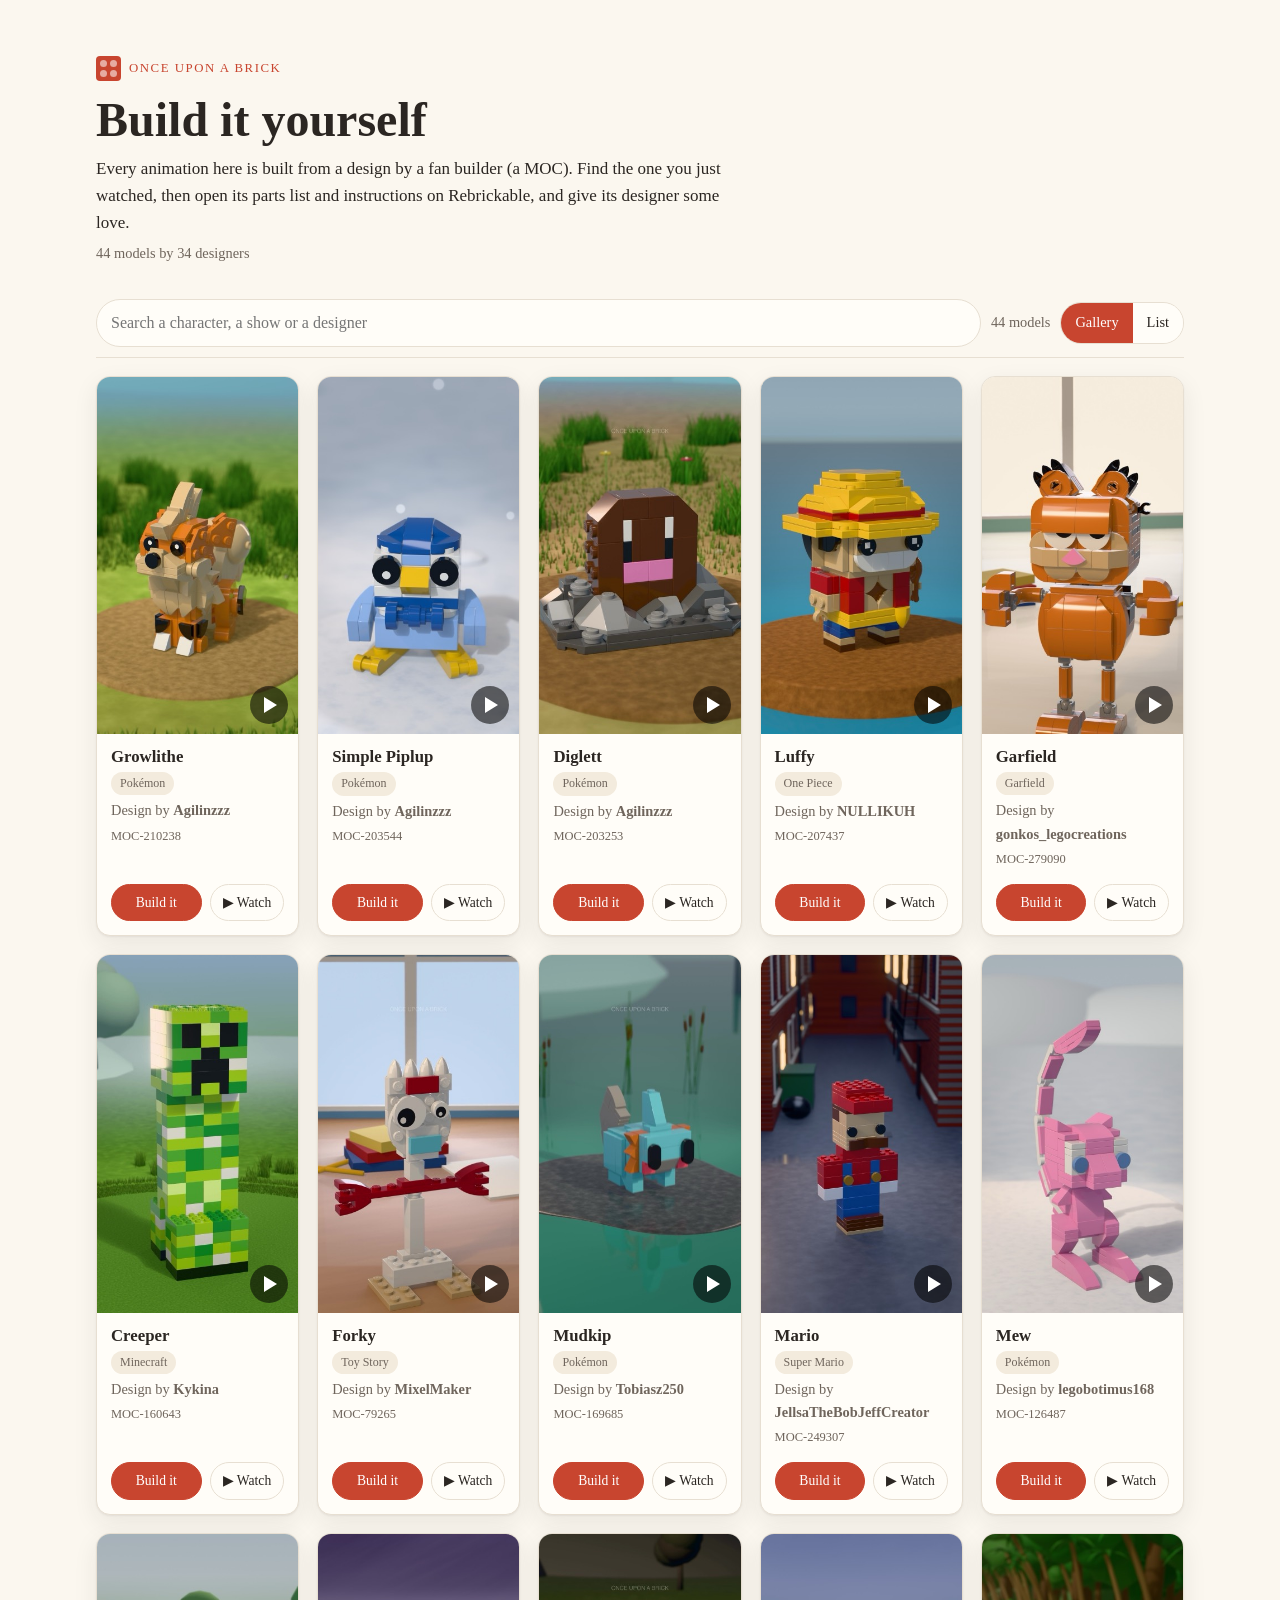
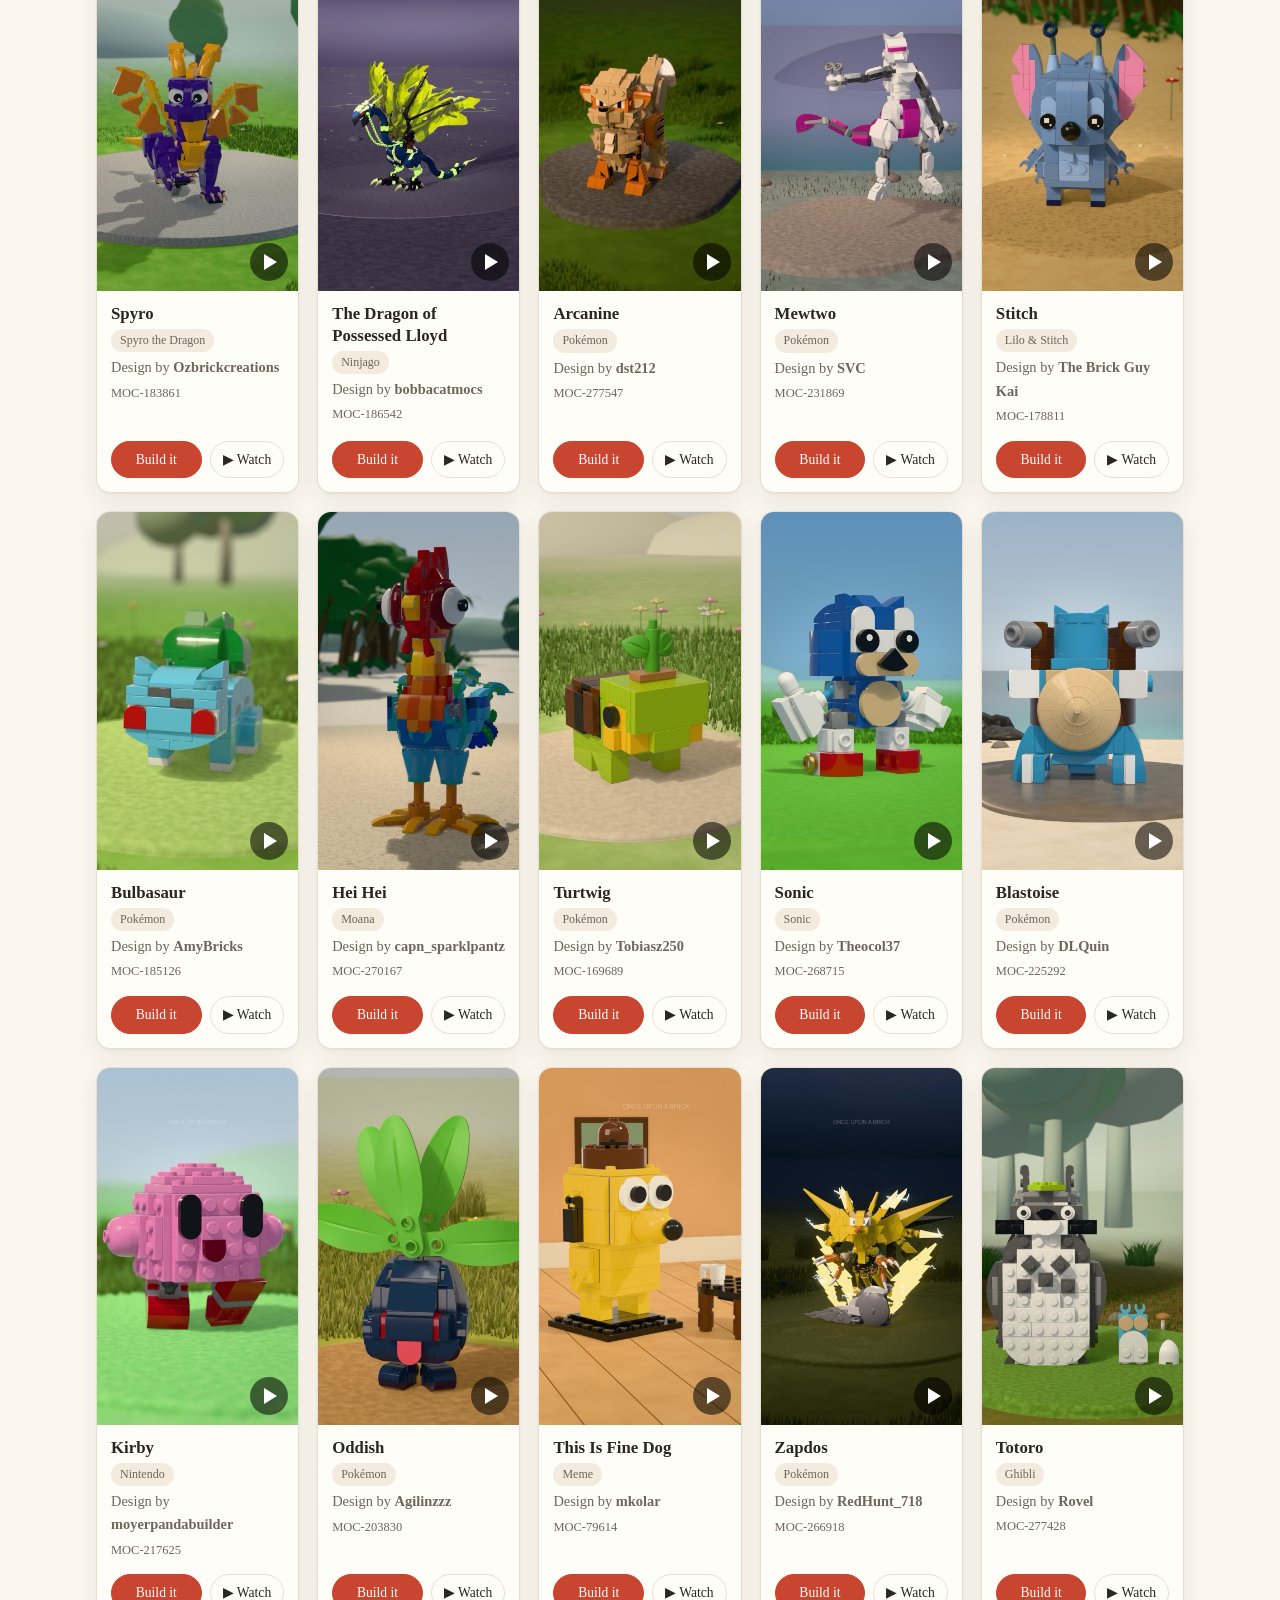
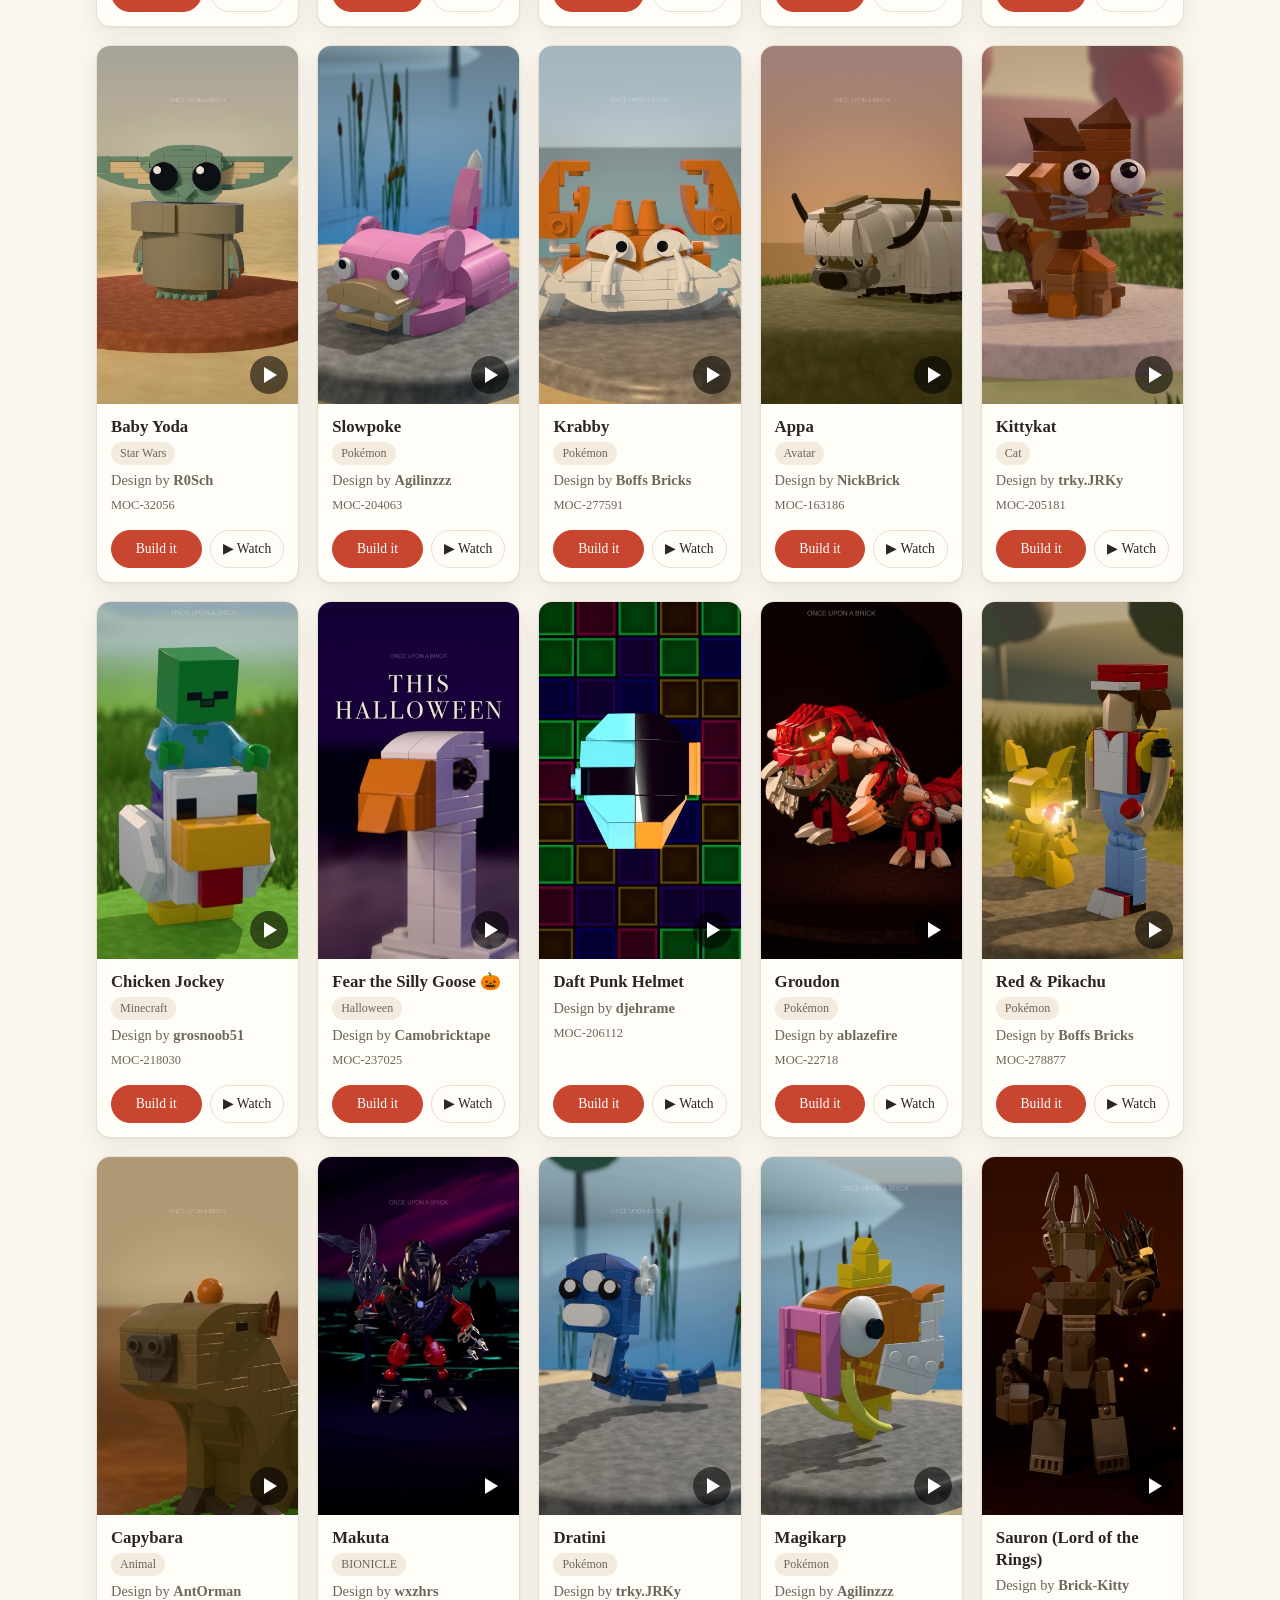
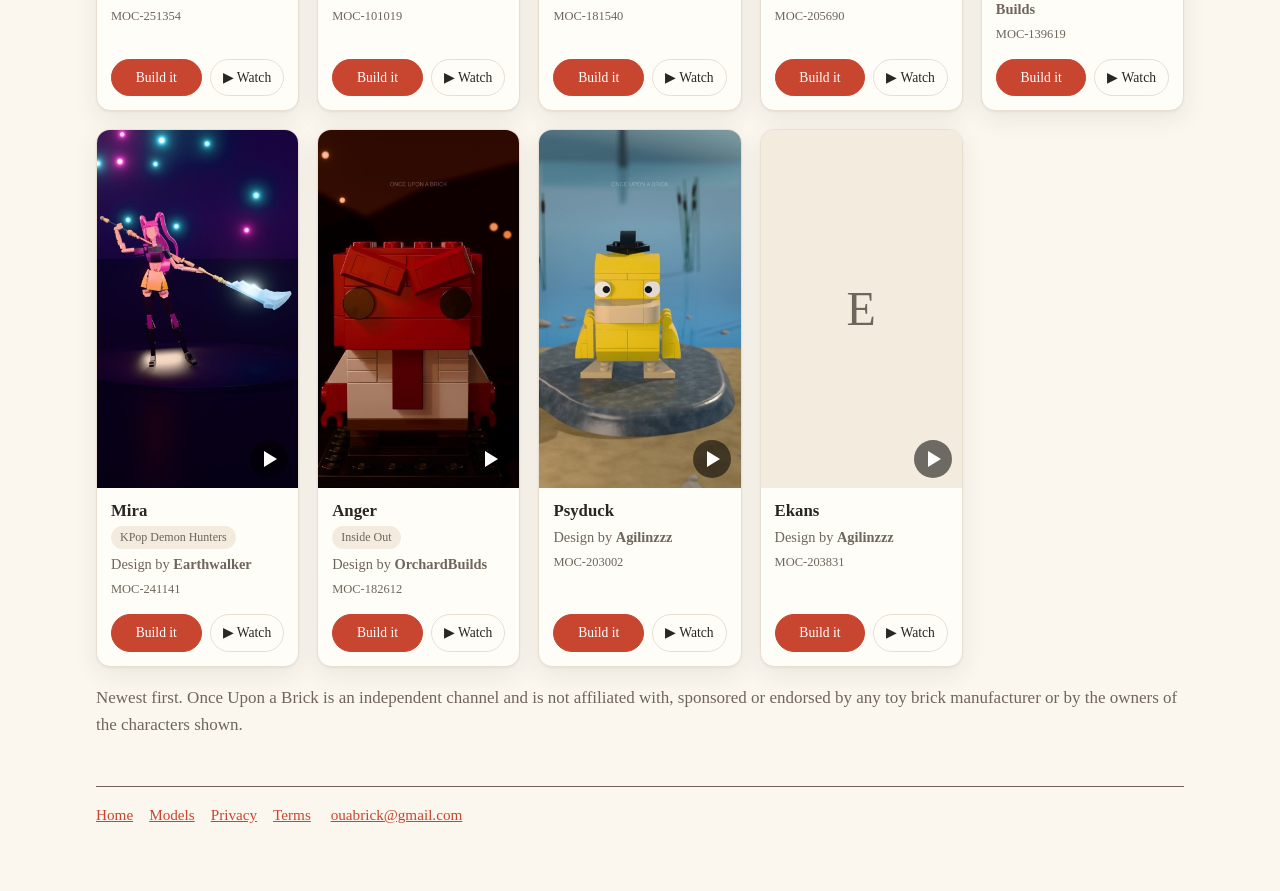
==== commit d8442188: "site: update the models page Co-Authored-By: Claude Opus 5.5 <noreply@anthropic.com>" ====
--- a/models.html
+++ b/models.html
@@ -58,12 +58,12 @@
     <h1>Build it yourself</h1>
     <p>Every animation here is built from a design by a fan builder (a MOC). Find the one you just watched, then open
     its parts list and instructions on Rebrickable, and give its designer some love.</p>
-    <p class="stats" id="stats">43 models by 34 designers</p>
+    <p class="stats" id="stats">44 models by 34 designers</p>
   </header>
 
   <div class="bar" role="search">
     <input id="q" type="search" placeholder="Search a character, a show or a designer" aria-label="Search the models" autocomplete="off">
-    <span class="count" id="n">43 models</span>
+    <span class="count" id="n">44 models</span>
     <span class="toggle" role="group" aria-label="View"><button type="button" data-m="gallery" aria-pressed="true">Gallery</button><button type="button" data-m="list" aria-pressed="false">List</button></span>
   </div>
 
@@ -89,6 +89,16 @@
     <div class="acts"><a class="btn main" href="https://rebrickable.com/mocs/MOC-203544/?utm_source=onceuponabrick&amp;utm_medium=referral&amp;utm_campaign=models_page&amp;utm_content=moc-203544" data-goatcounter-click="build/Simple Piplup (MOC-203544)">Build it</a><a class="btn" href="https://www.youtube.com/shorts/eH_I-lZCNyo" data-goatcounter-click="watch/Simple Piplup (MOC-203544)">▶ Watch</a></div>
   </div>
 </li>
+<li class="card" data-s="diglett pokemon agilinzzz moc-203253 203253 " data-at="2026-11-15T16:00:00Z" data-d="agilinzzz">
+  <a class="shot" href="https://www.youtube.com/shorts/tisIVX3ey6s" aria-label="Watch Diglett" data-goatcounter-click="watch-picture/Diglett (MOC-203253)"><img src="thumbs/diglett.jpg" alt="Diglett brick model" loading="lazy" width="360" height="640"><span class="play"></span></a>
+  <div class="info">
+    <h2>Diglett</h2>
+    <button type="button" class="chip" data-f="Pokémon" title="Show all Pokémon">Pokémon</button>
+    <span class="by">Design by <strong>Agilinzzz</strong></span>
+    <span class="moc">MOC-203253</span>
+    <div class="acts"><a class="btn main" href="https://rebrickable.com/mocs/MOC-203253/?utm_source=onceuponabrick&amp;utm_medium=referral&amp;utm_campaign=models_page&amp;utm_content=moc-203253" data-goatcounter-click="build/Diglett (MOC-203253)">Build it</a><a class="btn" href="https://www.youtube.com/shorts/tisIVX3ey6s" data-goatcounter-click="watch/Diglett (MOC-203253)">▶ Watch</a></div>
+  </div>
+</li>
 <li class="card" data-s="luffy one piece nullikuh moc-207437 207437 " data-at="2026-11-14T23:00:00Z" data-d="nullikuh">
   <a class="shot" href="https://www.youtube.com/shorts/pcKfbjr6DFg" aria-label="Watch Luffy" data-goatcounter-click="watch-picture/Luffy (MOC-207437)"><img src="thumbs/luffy.jpg" alt="Luffy brick model" loading="lazy" width="360" height="640"><span class="play"></span></a>
   <div class="info">
@@ -279,12 +289,12 @@
     <div class="acts"><a class="btn main" href="https://rebrickable.com/mocs/MOC-203830/?utm_source=onceuponabrick&amp;utm_medium=referral&amp;utm_campaign=models_page&amp;utm_content=moc-203830" data-goatcounter-click="build/Oddish (MOC-203830)">Build it</a><a class="btn" href="https://www.youtube.com/shorts/YaMqEzZZLS4" data-goatcounter-click="watch/Oddish (MOC-203830)">▶ Watch</a></div>
   </div>
 </li>
-<li class="card" data-s="this is fine dog meme martin kolar moc-79614 79614 " data-at="2026-11-04T23:00:00Z" data-d="martin kolář">
+<li class="card" data-s="this is fine dog meme mkolar moc-79614 79614 " data-at="2026-11-04T23:00:00Z" data-d="mkolar">
   <a class="shot" href="https://www.youtube.com/shorts/1WcWCi-KbrQ" aria-label="Watch This Is Fine Dog" data-goatcounter-click="watch-picture/This Is Fine Dog (MOC-79614)"><img src="thumbs/this-is-fine.jpg" alt="This Is Fine Dog brick model" loading="lazy" width="360" height="640"><span class="play"></span></a>
   <div class="info">
     <h2>This Is Fine Dog</h2>
     <button type="button" class="chip" data-f="Meme" title="Show all Meme">Meme</button>
-    <span class="by">Design by <strong>Martin Kolář</strong></span>
+    <span class="by">Design by <strong>mkolar</strong></span>
     <span class="moc">MOC-79614</span>
     <div class="acts"><a class="btn main" href="https://rebrickable.com/mocs/MOC-79614/?utm_source=onceuponabrick&amp;utm_medium=referral&amp;utm_campaign=models_page&amp;utm_content=moc-79614" data-goatcounter-click="build/This Is Fine Dog (MOC-79614)">Build it</a><a class="btn" href="https://www.youtube.com/shorts/1WcWCi-KbrQ" data-goatcounter-click="watch/This Is Fine Dog (MOC-79614)">▶ Watch</a></div>
   </div>
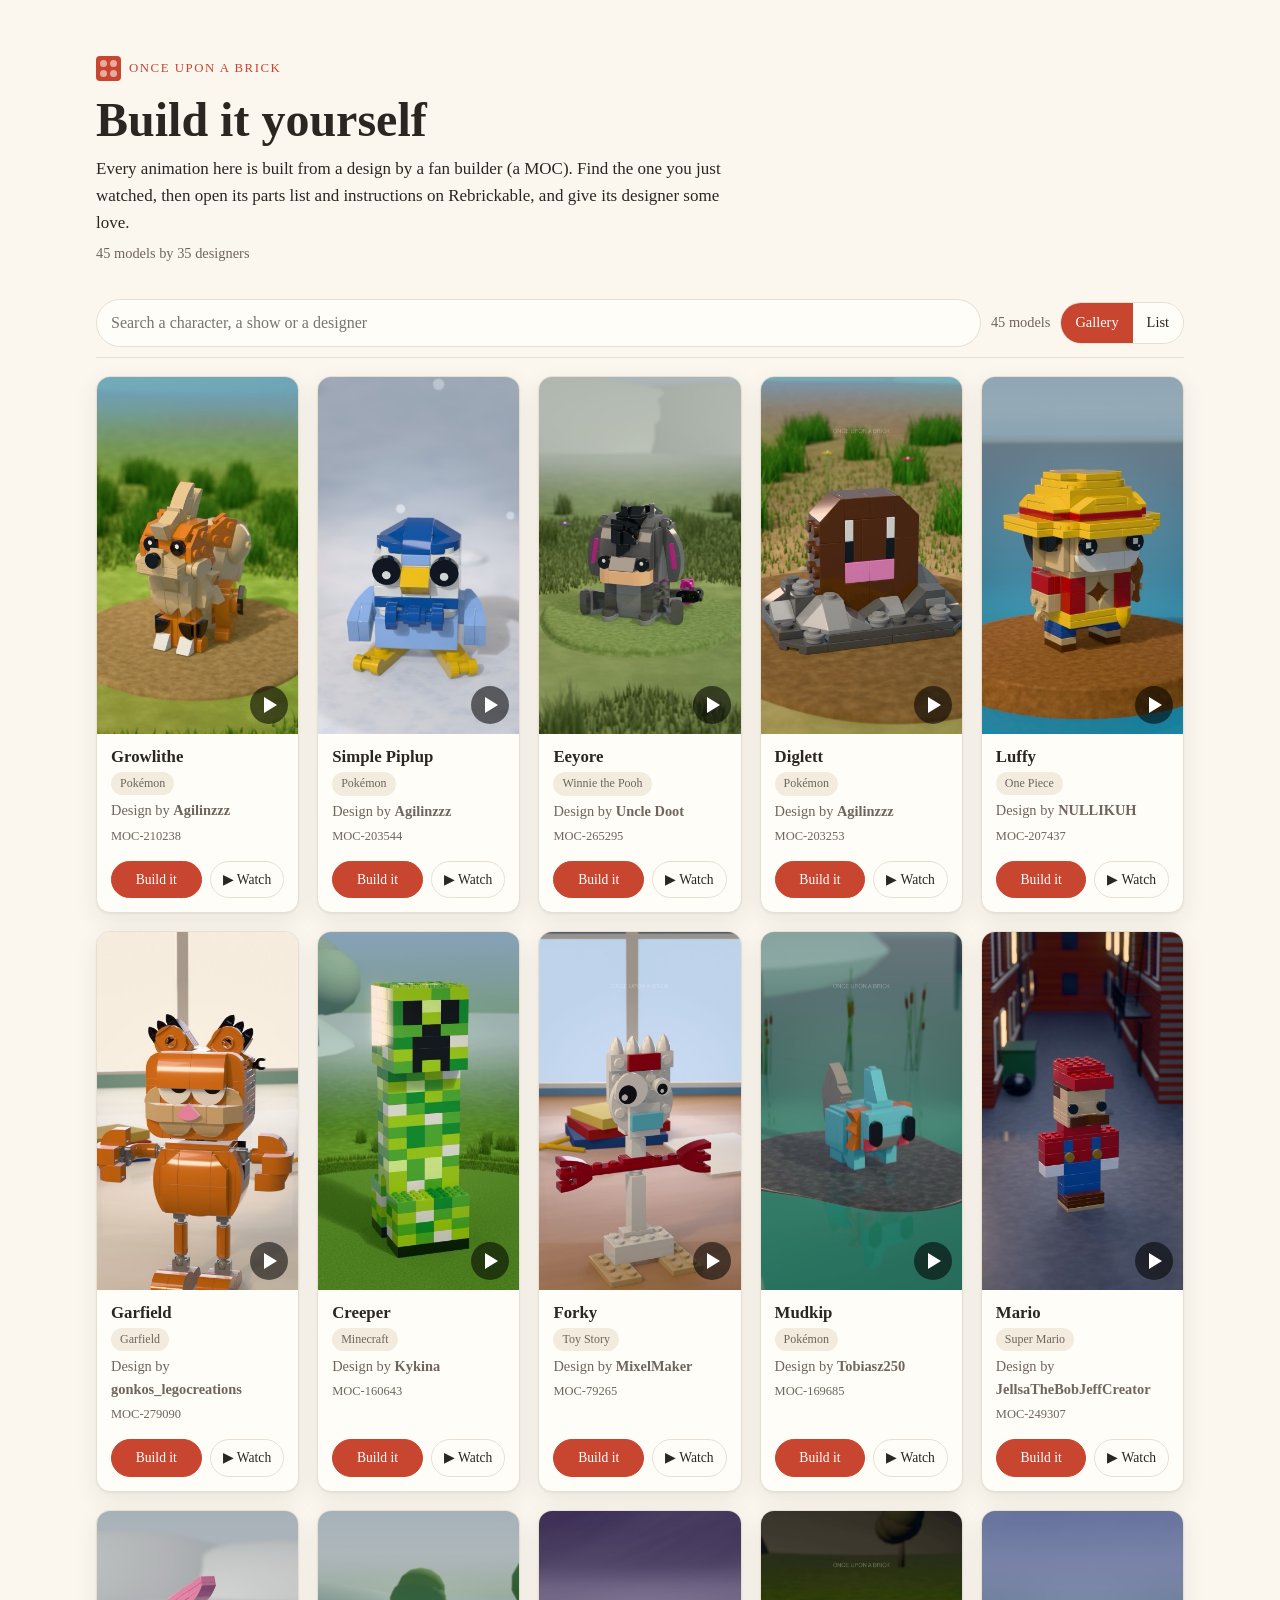
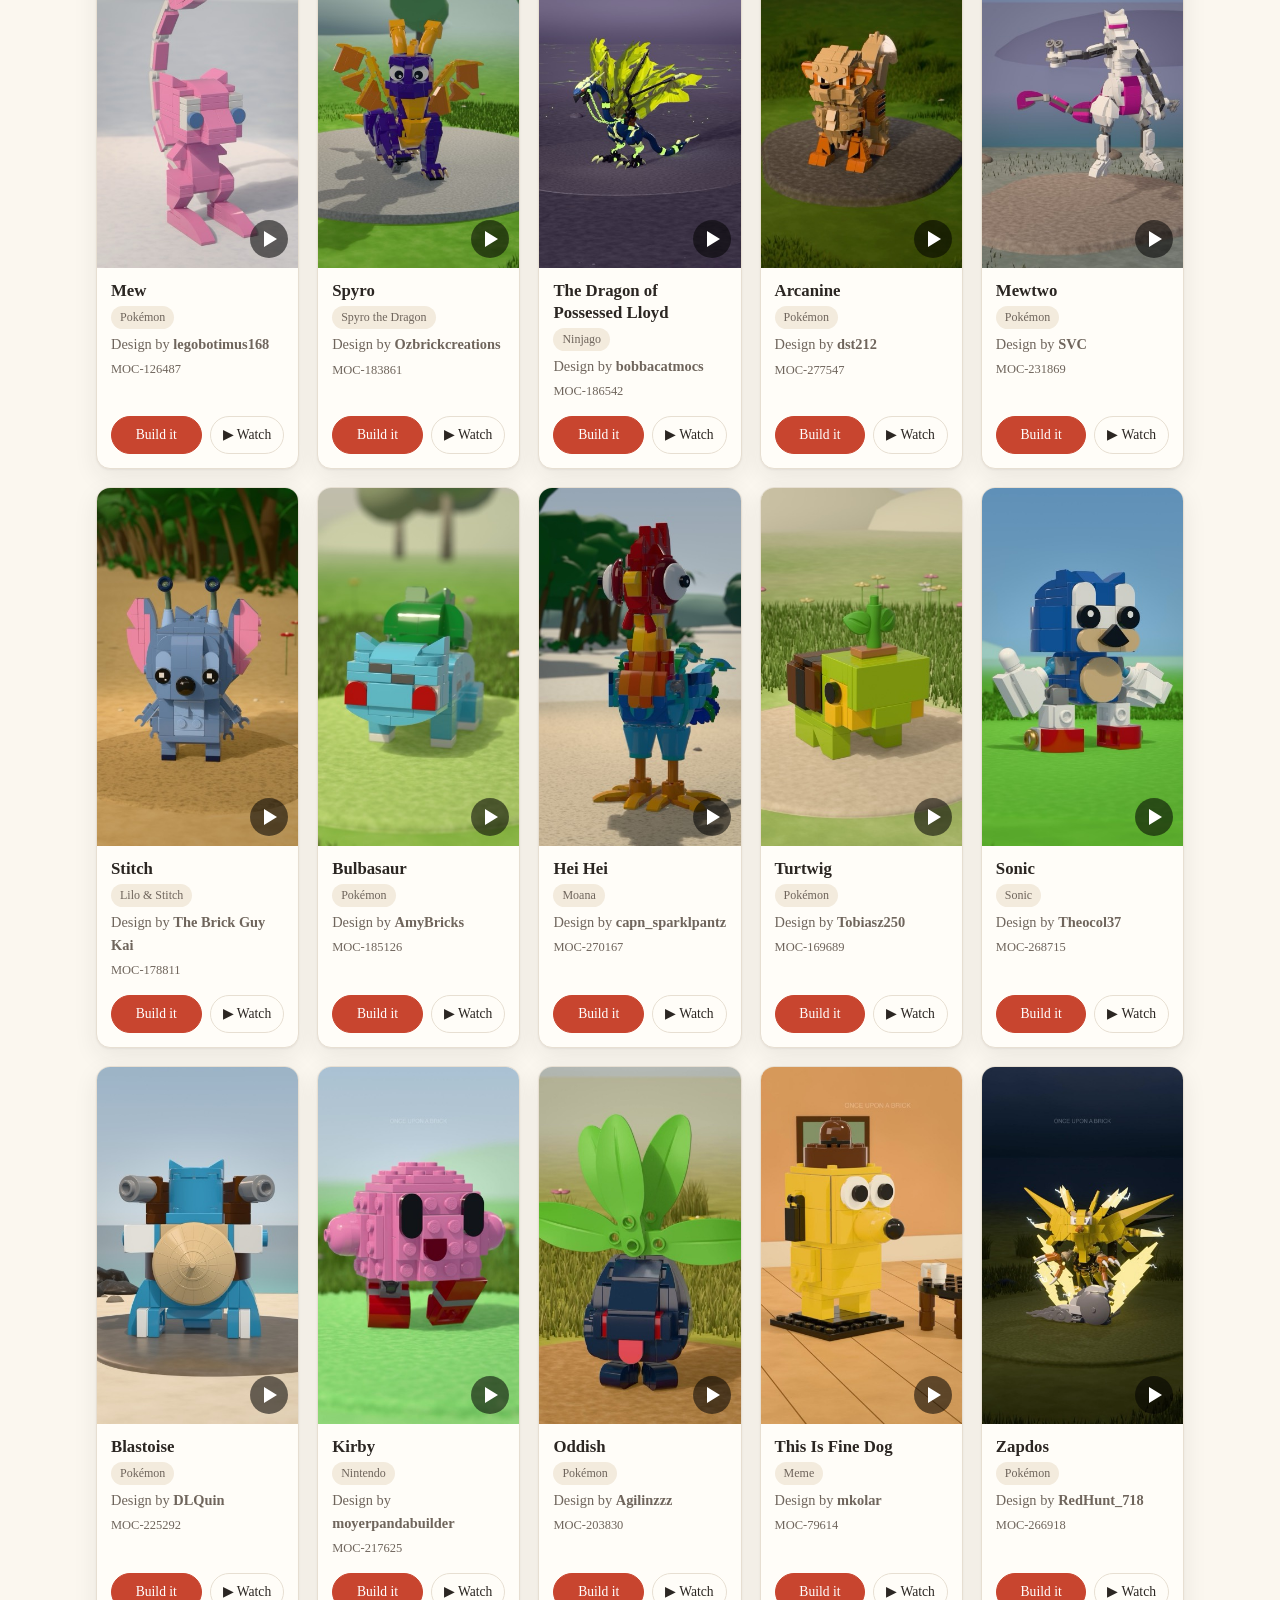
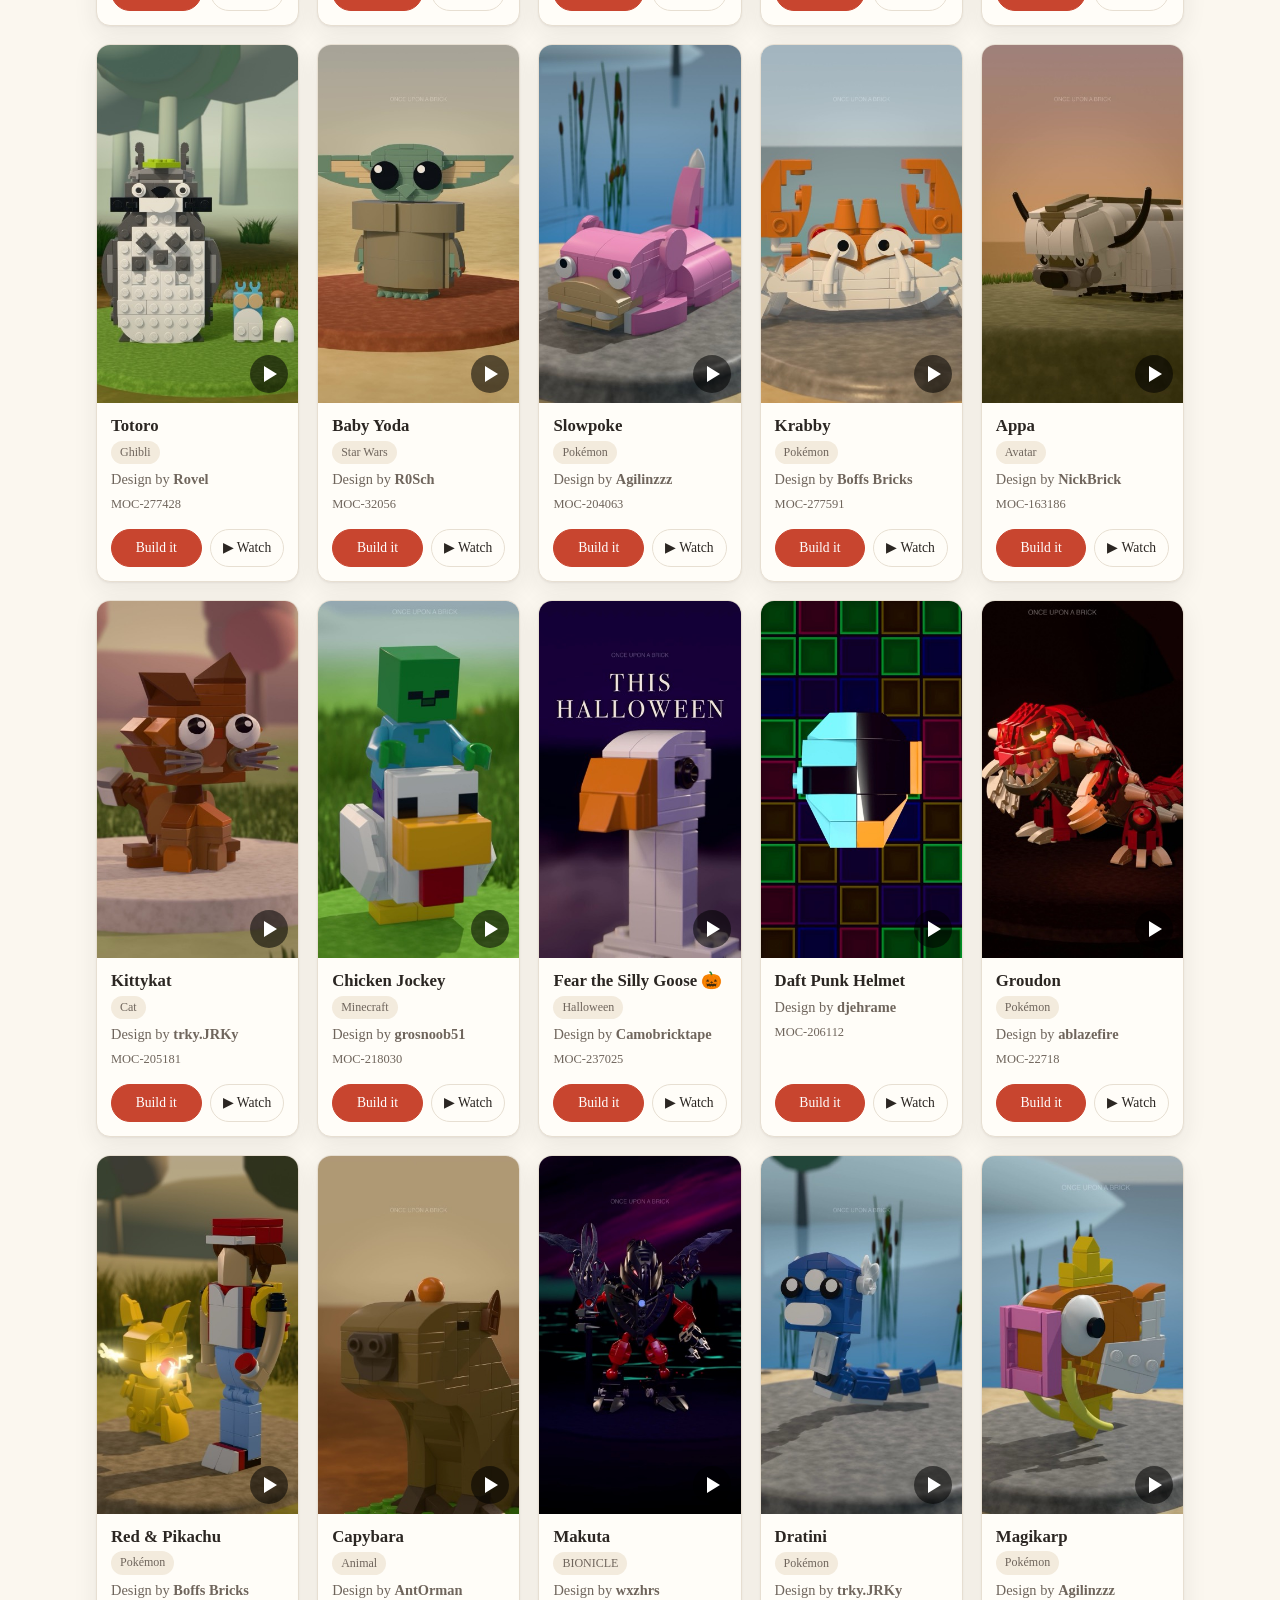
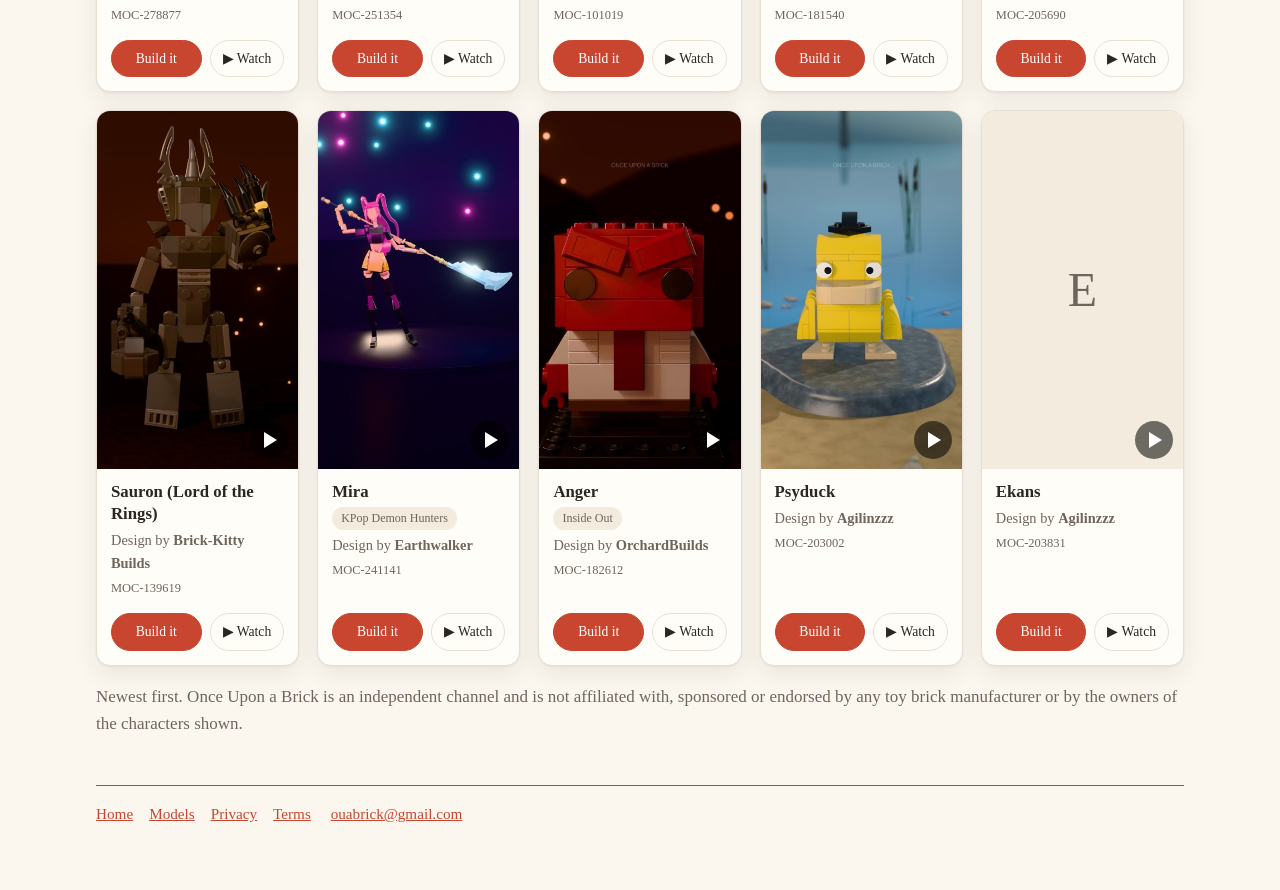
==== commit 1a017aed: "site: update the models page Co-Authored-By: Claude Opus 5.5 <noreply@anthropic.com>" ====
--- a/models.html
+++ b/models.html
@@ -58,12 +58,12 @@
     <h1>Build it yourself</h1>
     <p>Every animation here is built from a design by a fan builder (a MOC). Find the one you just watched, then open
     its parts list and instructions on Rebrickable, and give its designer some love.</p>
-    <p class="stats" id="stats">44 models by 34 designers</p>
+    <p class="stats" id="stats">45 models by 35 designers</p>
   </header>
 
   <div class="bar" role="search">
     <input id="q" type="search" placeholder="Search a character, a show or a designer" aria-label="Search the models" autocomplete="off">
-    <span class="count" id="n">44 models</span>
+    <span class="count" id="n">45 models</span>
     <span class="toggle" role="group" aria-label="View"><button type="button" data-m="gallery" aria-pressed="true">Gallery</button><button type="button" data-m="list" aria-pressed="false">List</button></span>
   </div>
 
@@ -87,6 +87,16 @@
     <span class="by">Design by <strong>Agilinzzz</strong></span>
     <span class="moc">MOC-203544</span>
     <div class="acts"><a class="btn main" href="https://rebrickable.com/mocs/MOC-203544/?utm_source=onceuponabrick&amp;utm_medium=referral&amp;utm_campaign=models_page&amp;utm_content=moc-203544" data-goatcounter-click="build/Simple Piplup (MOC-203544)">Build it</a><a class="btn" href="https://www.youtube.com/shorts/eH_I-lZCNyo" data-goatcounter-click="watch/Simple Piplup (MOC-203544)">▶ Watch</a></div>
+  </div>
+</li>
+<li class="card" data-s="eeyore winnie the pooh uncle doot moc-265295 265295 " data-at="2026-11-15T23:00:00Z" data-d="uncle doot">
+  <a class="shot" href="https://www.youtube.com/shorts/QIdyM1qPgh0" aria-label="Watch Eeyore" data-goatcounter-click="watch-picture/Eeyore (MOC-265295)"><img src="thumbs/eeyore.jpg" alt="Eeyore brick model" loading="lazy" width="360" height="640"><span class="play"></span></a>
+  <div class="info">
+    <h2>Eeyore</h2>
+    <button type="button" class="chip" data-f="Winnie the Pooh" title="Show all Winnie the Pooh">Winnie the Pooh</button>
+    <span class="by">Design by <strong>Uncle Doot</strong></span>
+    <span class="moc">MOC-265295</span>
+    <div class="acts"><a class="btn main" href="https://rebrickable.com/mocs/MOC-265295/?utm_source=onceuponabrick&amp;utm_medium=referral&amp;utm_campaign=models_page&amp;utm_content=moc-265295" data-goatcounter-click="build/Eeyore (MOC-265295)">Build it</a><a class="btn" href="https://www.youtube.com/shorts/QIdyM1qPgh0" data-goatcounter-click="watch/Eeyore (MOC-265295)">▶ Watch</a></div>
   </div>
 </li>
 <li class="card" data-s="diglett pokemon agilinzzz moc-203253 203253 " data-at="2026-11-15T16:00:00Z" data-d="agilinzzz">
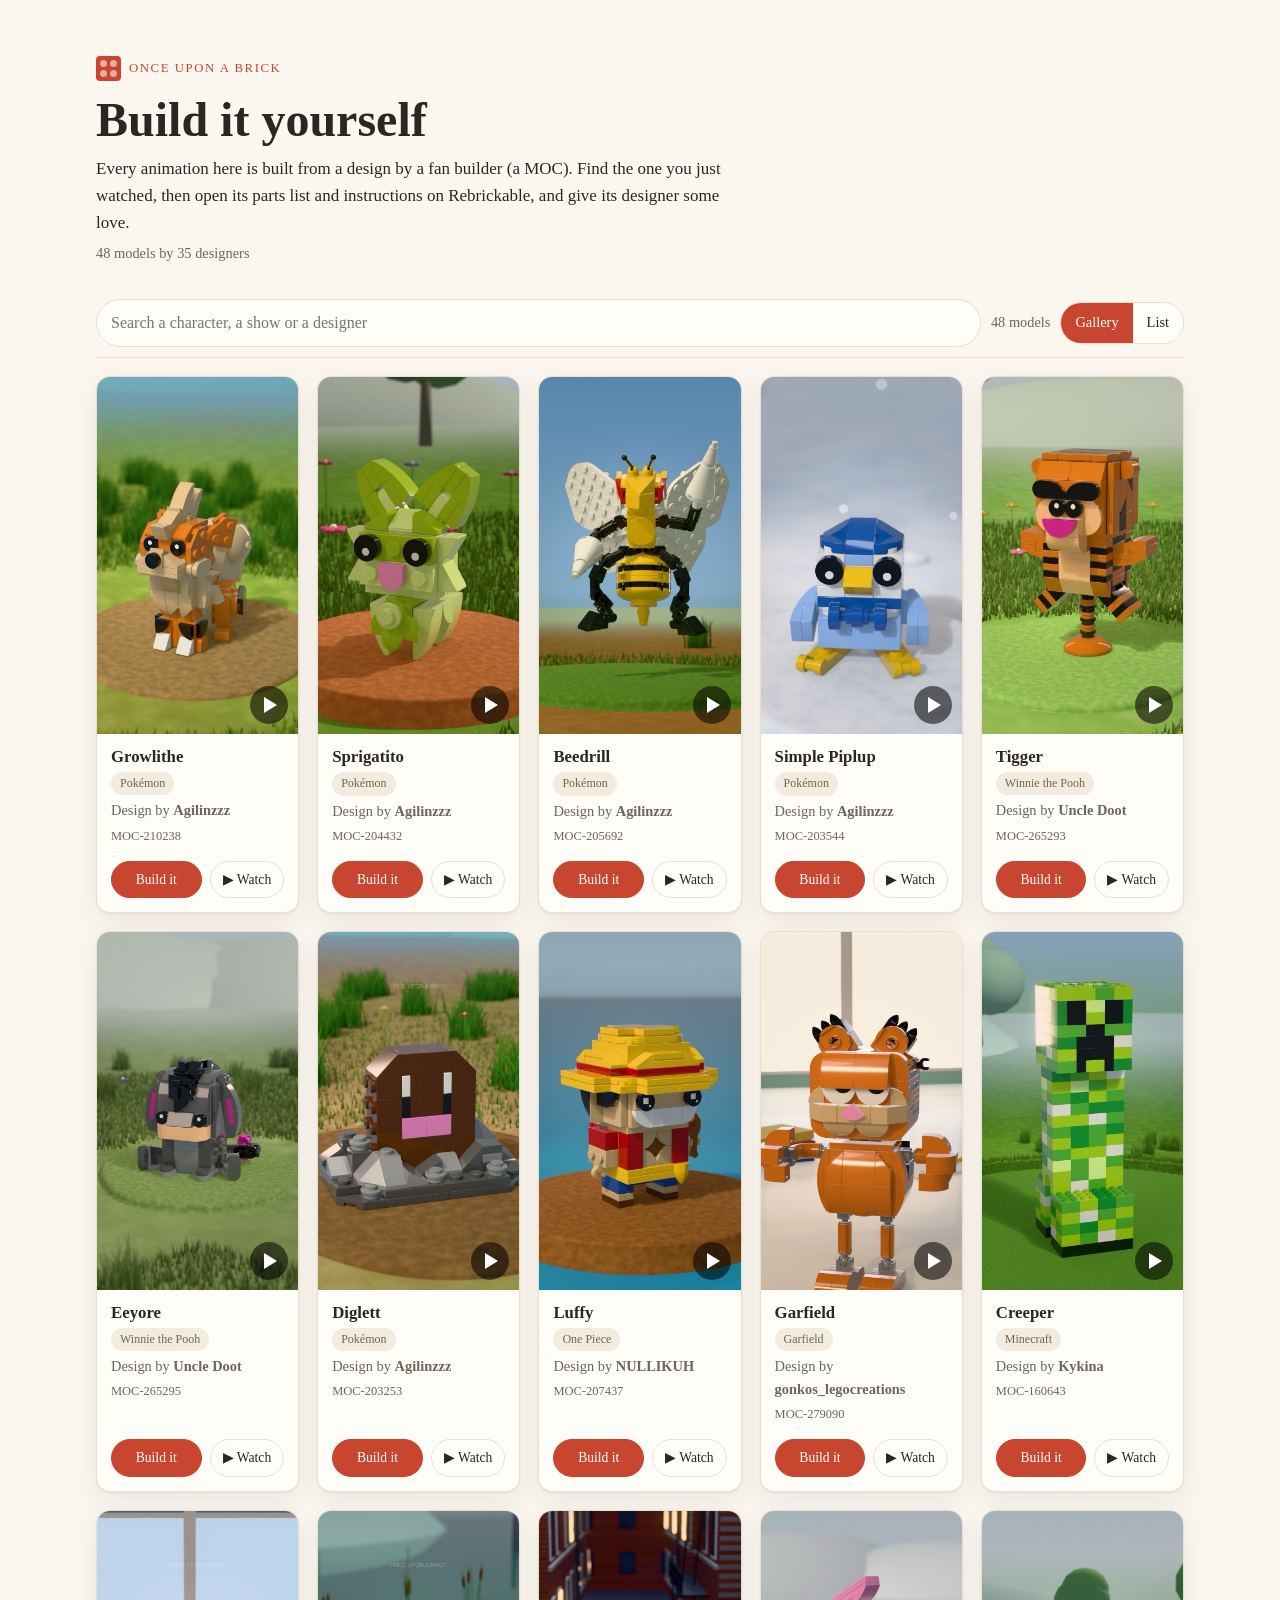
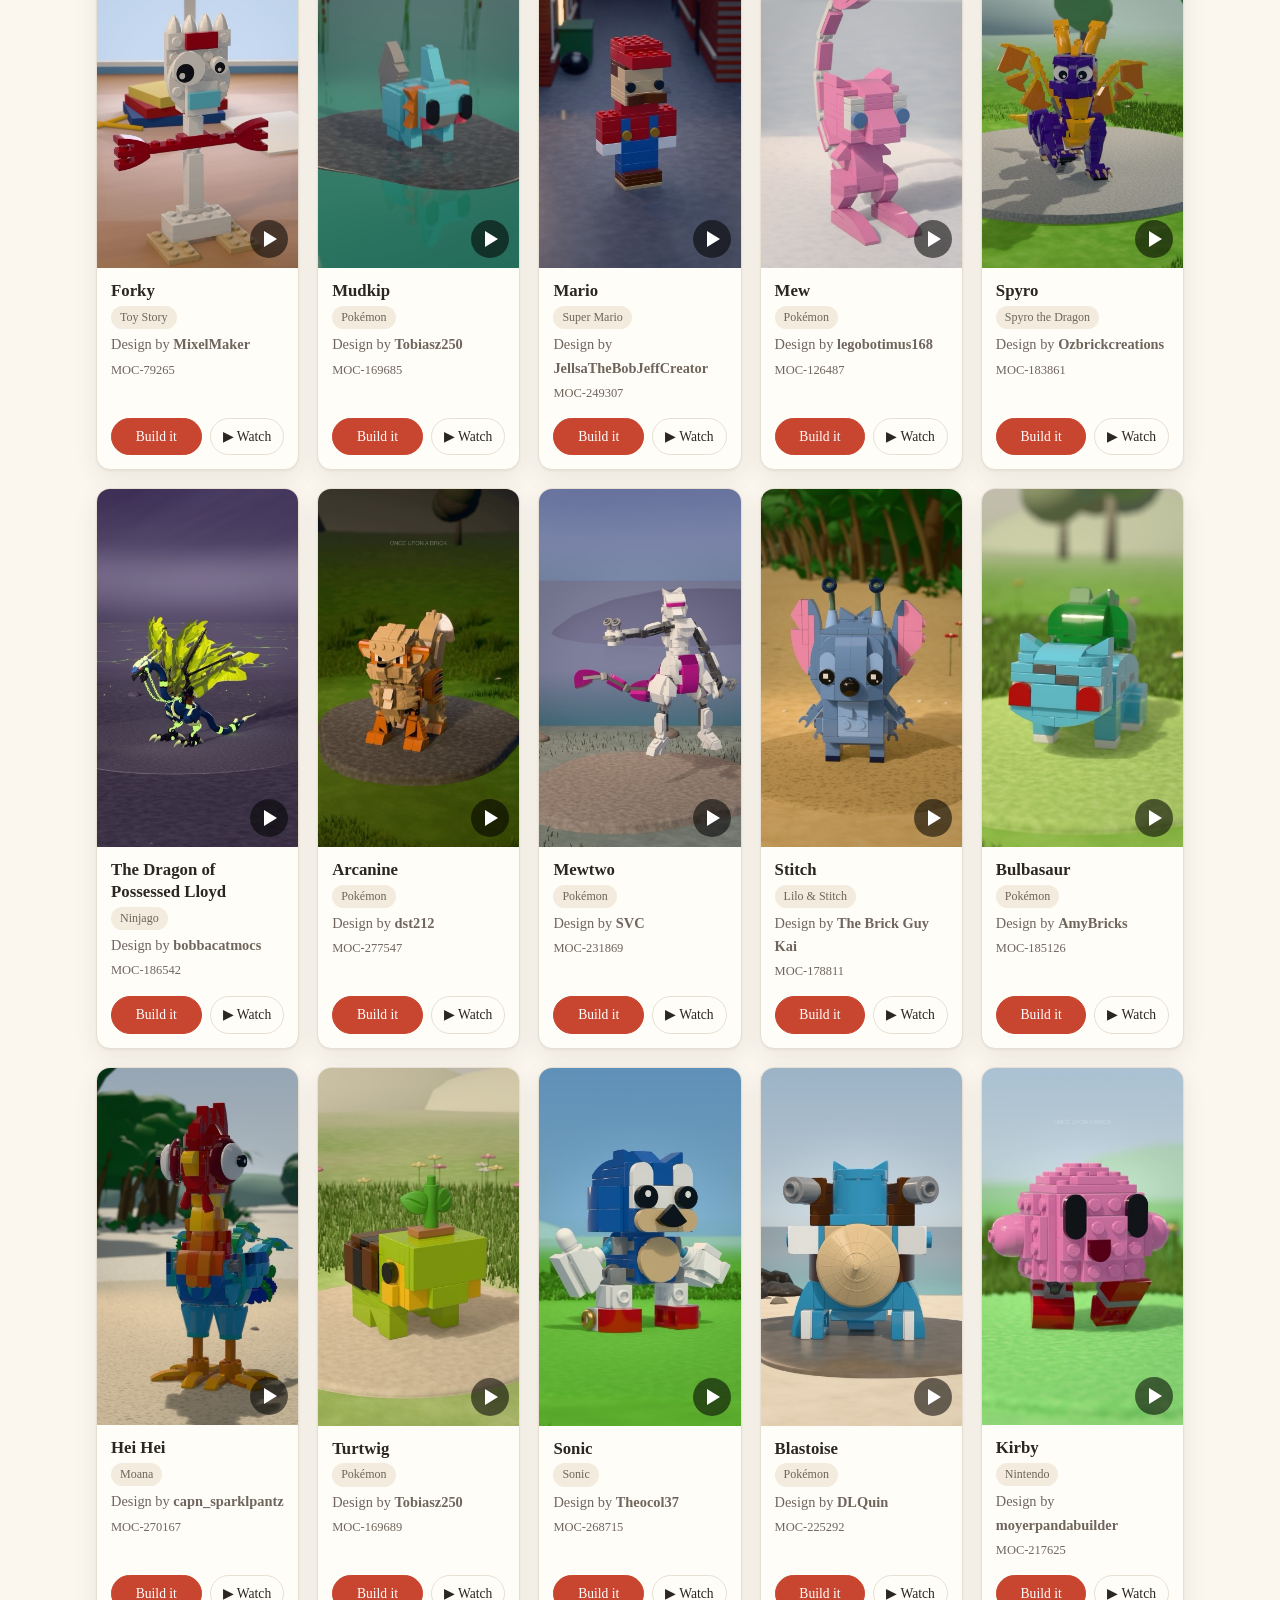
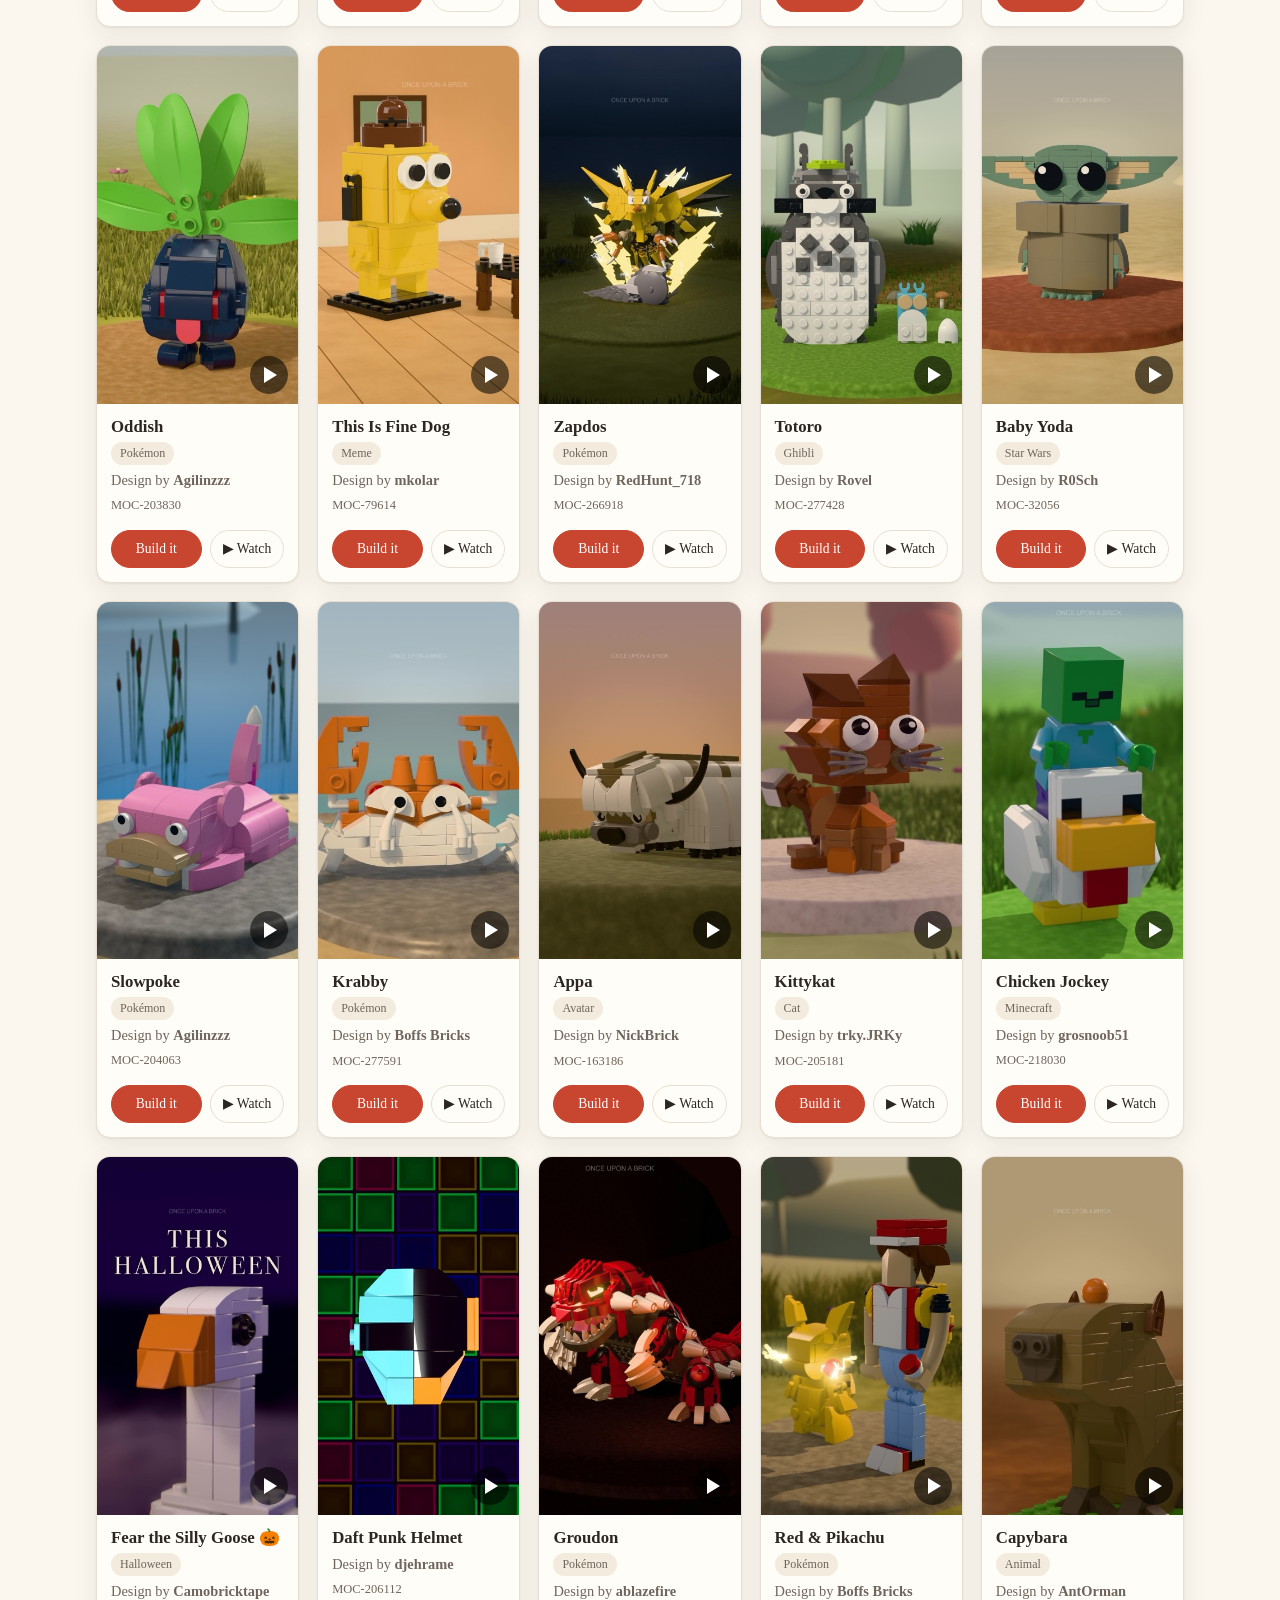
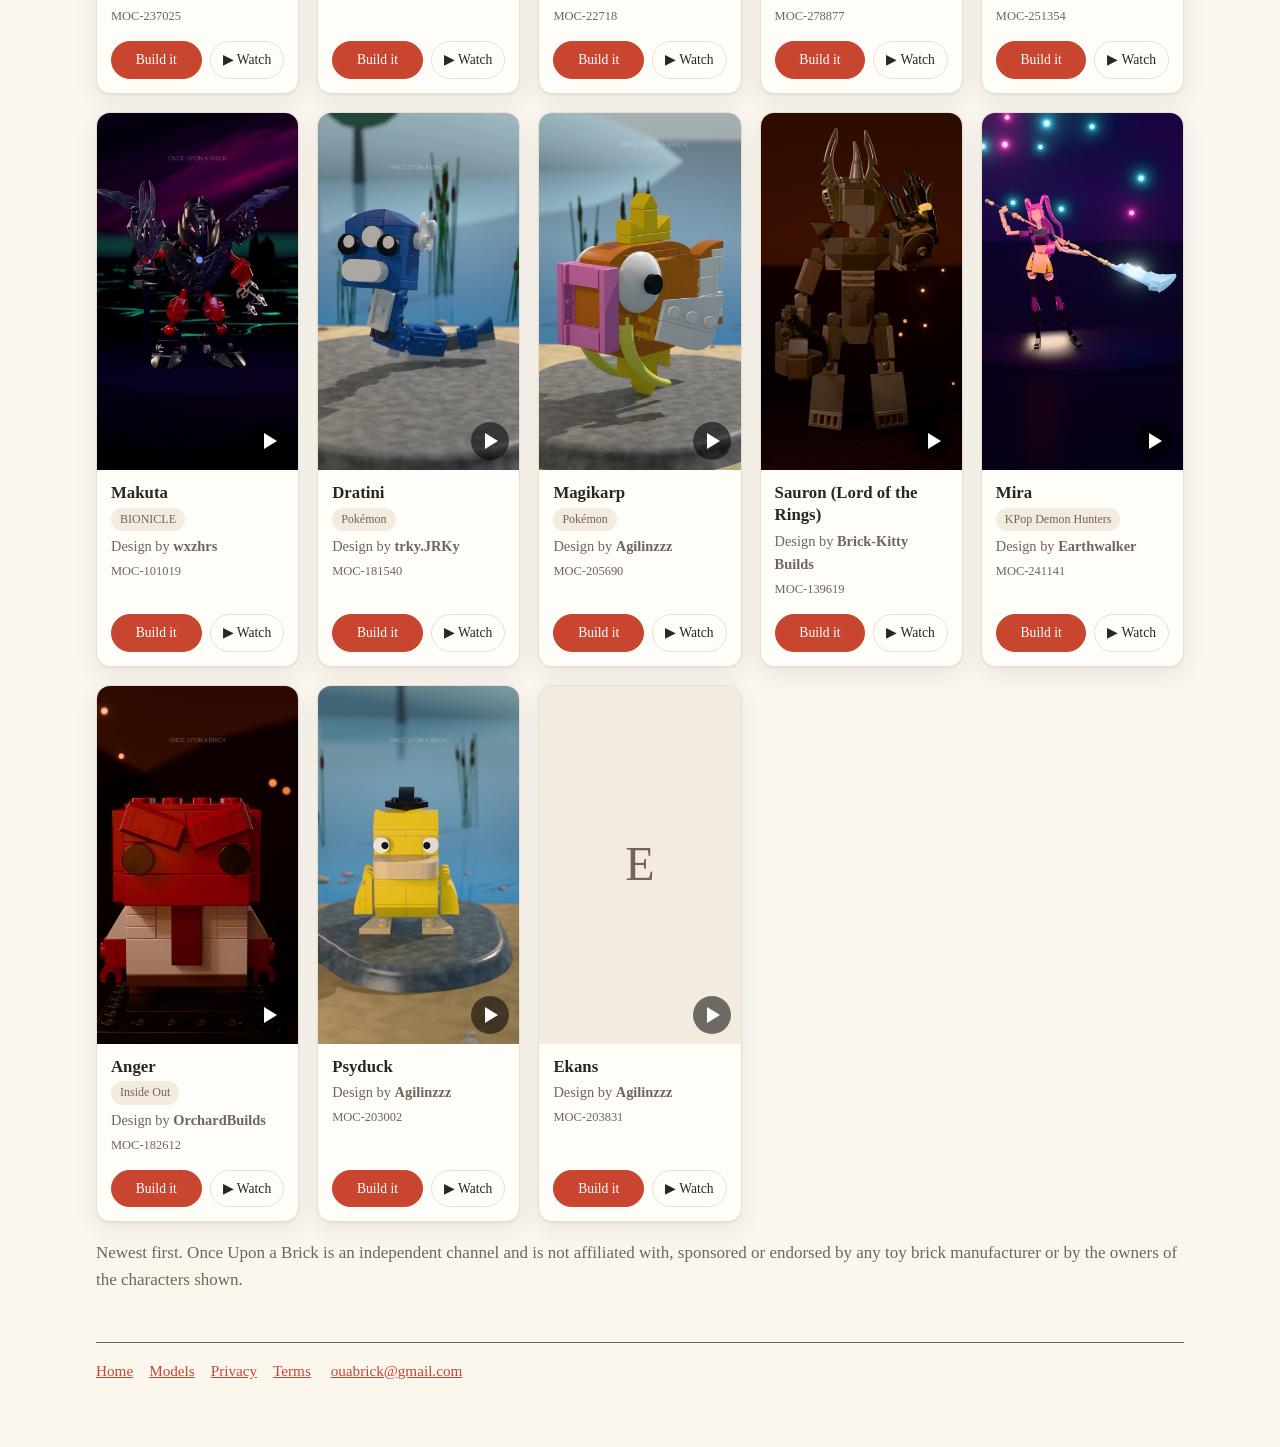
==== commit 494e5c23: "site: update the models page Co-Authored-By: Claude Opus 5.5 <noreply@anthropic.com>" ====
--- a/models.html
+++ b/models.html
@@ -58,12 +58,12 @@
     <h1>Build it yourself</h1>
     <p>Every animation here is built from a design by a fan builder (a MOC). Find the one you just watched, then open
     its parts list and instructions on Rebrickable, and give its designer some love.</p>
-    <p class="stats" id="stats">45 models by 35 designers</p>
+    <p class="stats" id="stats">48 models by 35 designers</p>
   </header>
 
   <div class="bar" role="search">
     <input id="q" type="search" placeholder="Search a character, a show or a designer" aria-label="Search the models" autocomplete="off">
-    <span class="count" id="n">45 models</span>
+    <span class="count" id="n">48 models</span>
     <span class="toggle" role="group" aria-label="View"><button type="button" data-m="gallery" aria-pressed="true">Gallery</button><button type="button" data-m="list" aria-pressed="false">List</button></span>
   </div>
 
@@ -79,6 +79,26 @@
     <div class="acts"><a class="btn main" href="https://rebrickable.com/mocs/MOC-210238/?utm_source=onceuponabrick&amp;utm_medium=referral&amp;utm_campaign=models_page&amp;utm_content=moc-210238" data-goatcounter-click="build/Growlithe (MOC-210238)">Build it</a><a class="btn" href="https://www.youtube.com/shorts/LglD2EE9AIA" data-goatcounter-click="watch/Growlithe (MOC-210238)">▶ Watch</a></div>
   </div>
 </li>
+<li class="card" data-s="sprigatito pokemon agilinzzz moc-204432 204432 " data-at="2026-11-17T23:00:00Z" data-d="agilinzzz">
+  <a class="shot" href="https://www.youtube.com/shorts/9mZJw6udq8A" aria-label="Watch Sprigatito" data-goatcounter-click="watch-picture/Sprigatito (MOC-204432)"><img src="thumbs/sprigatito.jpg" alt="Sprigatito brick model" loading="lazy" width="360" height="640"><span class="play"></span></a>
+  <div class="info">
+    <h2>Sprigatito</h2>
+    <button type="button" class="chip" data-f="Pokémon" title="Show all Pokémon">Pokémon</button>
+    <span class="by">Design by <strong>Agilinzzz</strong></span>
+    <span class="moc">MOC-204432</span>
+    <div class="acts"><a class="btn main" href="https://rebrickable.com/mocs/MOC-204432/?utm_source=onceuponabrick&amp;utm_medium=referral&amp;utm_campaign=models_page&amp;utm_content=moc-204432" data-goatcounter-click="build/Sprigatito (MOC-204432)">Build it</a><a class="btn" href="https://www.youtube.com/shorts/9mZJw6udq8A" data-goatcounter-click="watch/Sprigatito (MOC-204432)">▶ Watch</a></div>
+  </div>
+</li>
+<li class="card" data-s="beedrill pokemon agilinzzz moc-205692 205692 " data-at="2026-11-17T16:00:00Z" data-d="agilinzzz">
+  <a class="shot" href="https://www.youtube.com/shorts/dv71mSZ2Pi8" aria-label="Watch Beedrill" data-goatcounter-click="watch-picture/Beedrill (MOC-205692)"><img src="thumbs/beedrill.jpg" alt="Beedrill brick model" loading="lazy" width="360" height="640"><span class="play"></span></a>
+  <div class="info">
+    <h2>Beedrill</h2>
+    <button type="button" class="chip" data-f="Pokémon" title="Show all Pokémon">Pokémon</button>
+    <span class="by">Design by <strong>Agilinzzz</strong></span>
+    <span class="moc">MOC-205692</span>
+    <div class="acts"><a class="btn main" href="https://rebrickable.com/mocs/MOC-205692/?utm_source=onceuponabrick&amp;utm_medium=referral&amp;utm_campaign=models_page&amp;utm_content=moc-205692" data-goatcounter-click="build/Beedrill (MOC-205692)">Build it</a><a class="btn" href="https://www.youtube.com/shorts/dv71mSZ2Pi8" data-goatcounter-click="watch/Beedrill (MOC-205692)">▶ Watch</a></div>
+  </div>
+</li>
 <li class="card" data-s="simple piplup pokemon agilinzzz moc-203544 203544 " data-at="2026-11-16T23:00:00Z" data-d="agilinzzz">
   <a class="shot" href="https://www.youtube.com/shorts/eH_I-lZCNyo" aria-label="Watch Simple Piplup" data-goatcounter-click="watch-picture/Simple Piplup (MOC-203544)"><img src="thumbs/piplup.jpg" alt="Simple Piplup brick model" loading="lazy" width="360" height="640"><span class="play"></span></a>
   <div class="info">
@@ -87,6 +107,16 @@
     <span class="by">Design by <strong>Agilinzzz</strong></span>
     <span class="moc">MOC-203544</span>
     <div class="acts"><a class="btn main" href="https://rebrickable.com/mocs/MOC-203544/?utm_source=onceuponabrick&amp;utm_medium=referral&amp;utm_campaign=models_page&amp;utm_content=moc-203544" data-goatcounter-click="build/Simple Piplup (MOC-203544)">Build it</a><a class="btn" href="https://www.youtube.com/shorts/eH_I-lZCNyo" data-goatcounter-click="watch/Simple Piplup (MOC-203544)">▶ Watch</a></div>
+  </div>
+</li>
+<li class="card" data-s="tigger winnie the pooh uncle doot moc-265293 265293 " data-at="2026-11-16T16:00:00Z" data-d="uncle doot">
+  <a class="shot" href="https://www.youtube.com/shorts/dE0-ekqMXGg" aria-label="Watch Tigger" data-goatcounter-click="watch-picture/Tigger (MOC-265293)"><img src="thumbs/tigger.jpg" alt="Tigger brick model" loading="lazy" width="360" height="640"><span class="play"></span></a>
+  <div class="info">
+    <h2>Tigger</h2>
+    <button type="button" class="chip" data-f="Winnie the Pooh" title="Show all Winnie the Pooh">Winnie the Pooh</button>
+    <span class="by">Design by <strong>Uncle Doot</strong></span>
+    <span class="moc">MOC-265293</span>
+    <div class="acts"><a class="btn main" href="https://rebrickable.com/mocs/MOC-265293/?utm_source=onceuponabrick&amp;utm_medium=referral&amp;utm_campaign=models_page&amp;utm_content=moc-265293" data-goatcounter-click="build/Tigger (MOC-265293)">Build it</a><a class="btn" href="https://www.youtube.com/shorts/dE0-ekqMXGg" data-goatcounter-click="watch/Tigger (MOC-265293)">▶ Watch</a></div>
   </div>
 </li>
 <li class="card" data-s="eeyore winnie the pooh uncle doot moc-265295 265295 " data-at="2026-11-15T23:00:00Z" data-d="uncle doot">
@@ -119,7 +149,7 @@
     <div class="acts"><a class="btn main" href="https://rebrickable.com/mocs/MOC-207437/?utm_source=onceuponabrick&amp;utm_medium=referral&amp;utm_campaign=models_page&amp;utm_content=moc-207437" data-goatcounter-click="build/Luffy (MOC-207437)">Build it</a><a class="btn" href="https://www.youtube.com/shorts/pcKfbjr6DFg" data-goatcounter-click="watch/Luffy (MOC-207437)">▶ Watch</a></div>
   </div>
 </li>
-<li class="card" data-s="garfield garfield gonkos_legocreations moc-279090 279090 " data-at="2026-11-14T16:00:00Z" data-d="gonkos_legocreations">
+<li class="card" data-s="garfield garfield gonkos_legocreations moc-279090 279090 " data-at="2026-11-14T15:34:14Z" data-d="gonkos_legocreations">
   <a class="shot" href="https://www.youtube.com/shorts/gkazKbObIXU" aria-label="Watch Garfield" data-goatcounter-click="watch-picture/Garfield (MOC-279090)"><img src="thumbs/garfield.jpg" alt="Garfield brick model" loading="lazy" width="360" height="640"><span class="play"></span></a>
   <div class="info">
     <h2>Garfield</h2>
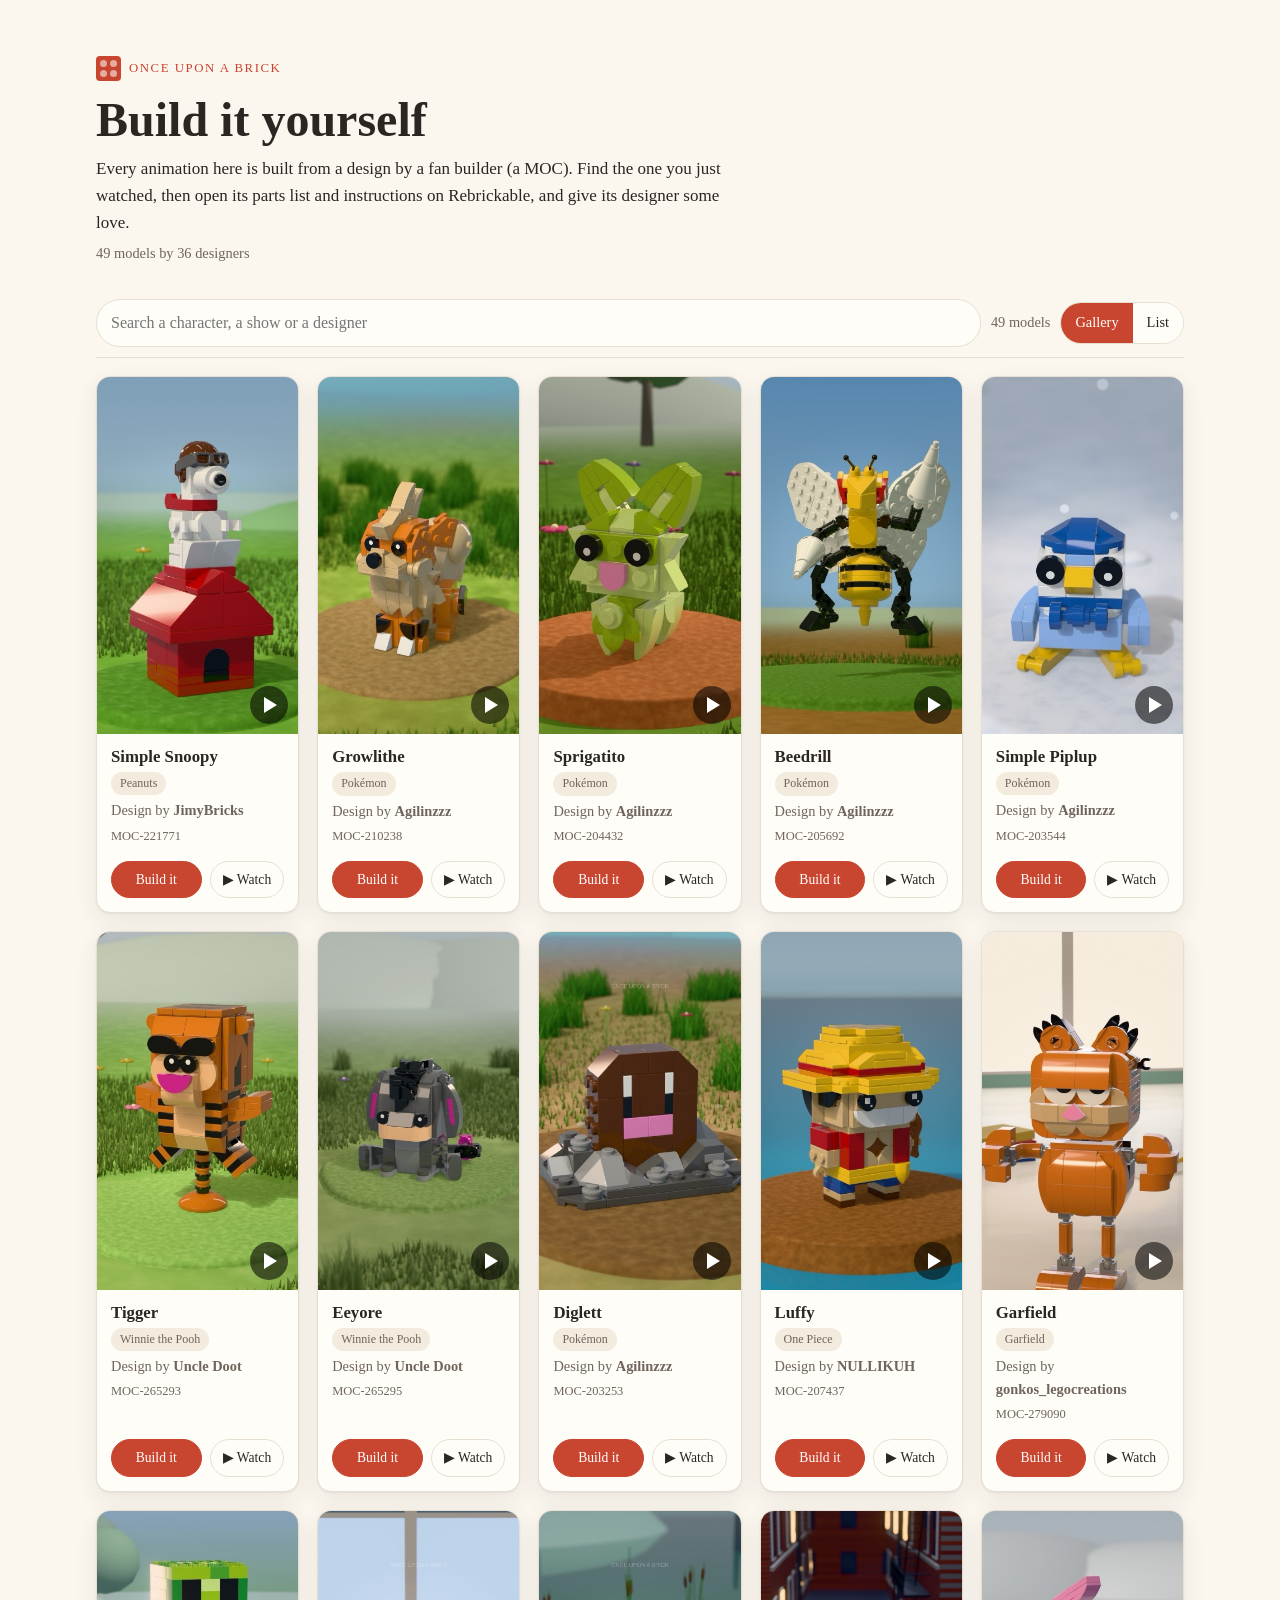
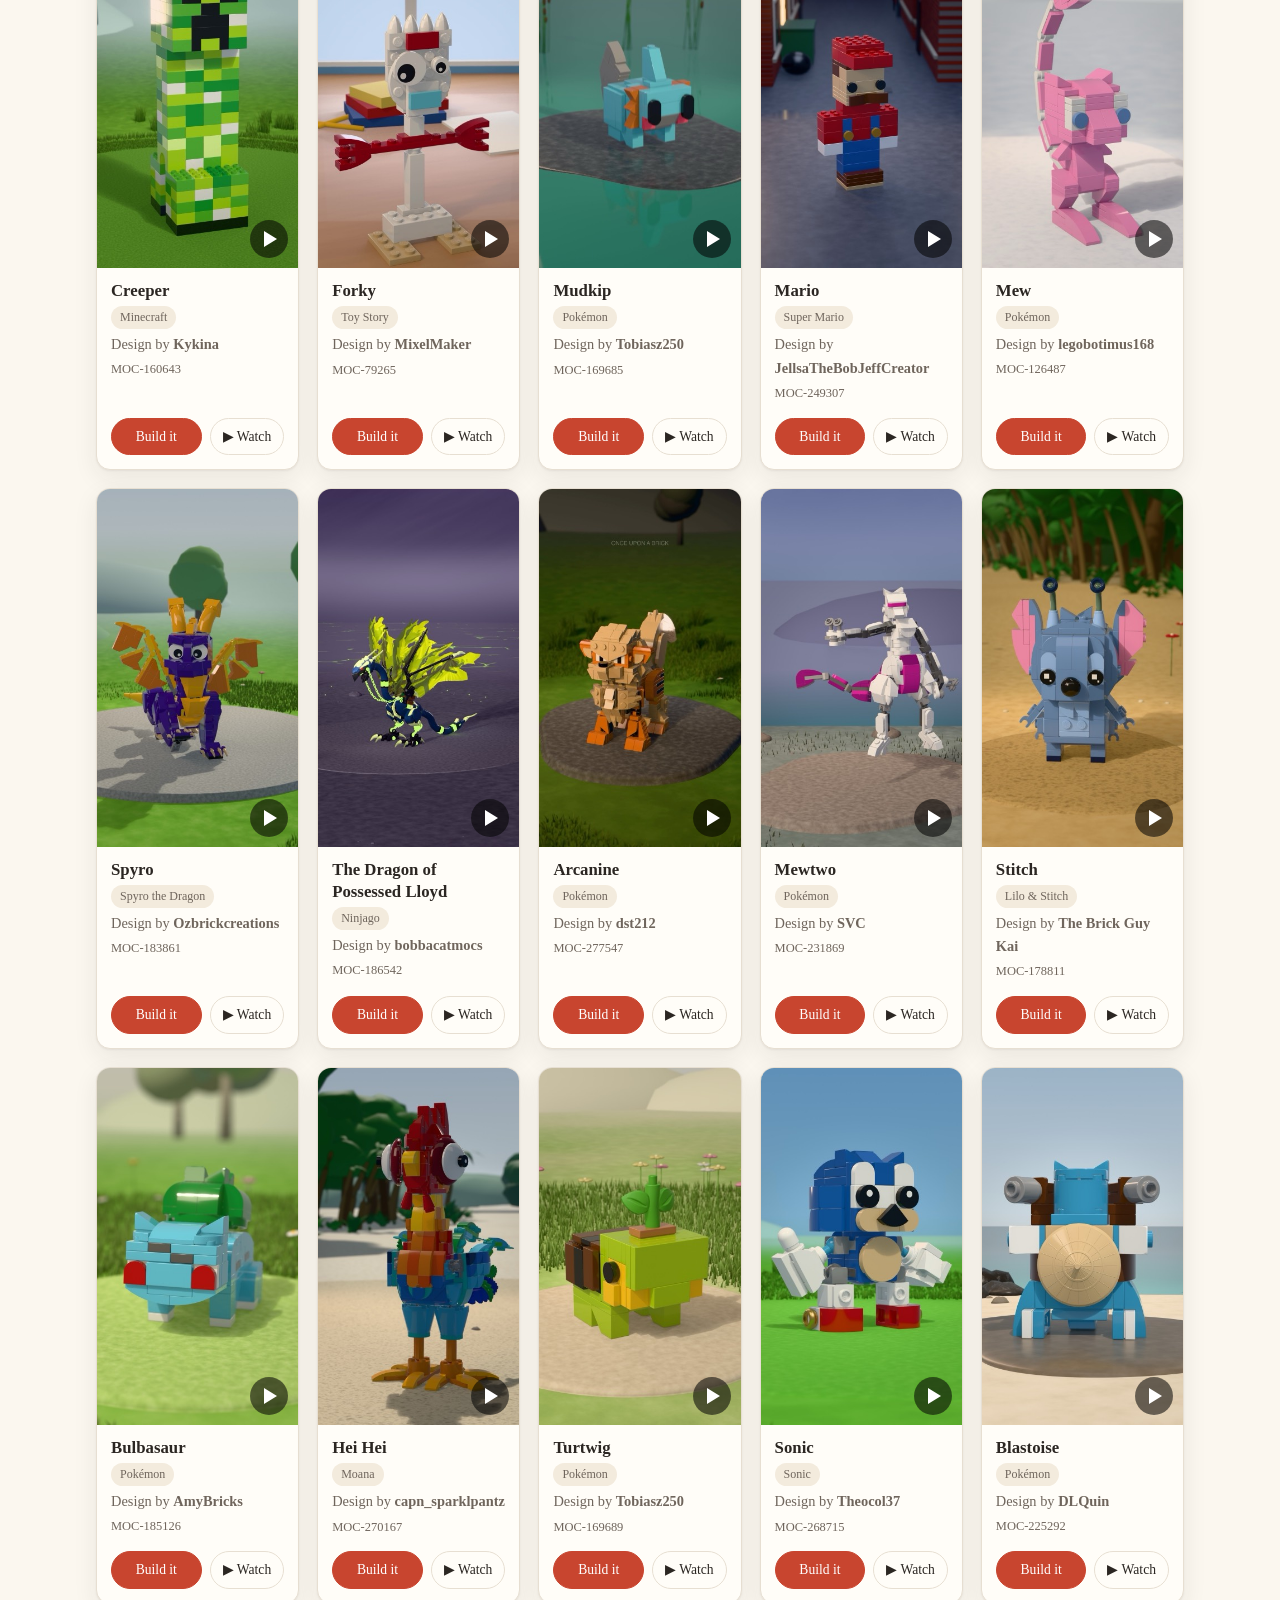
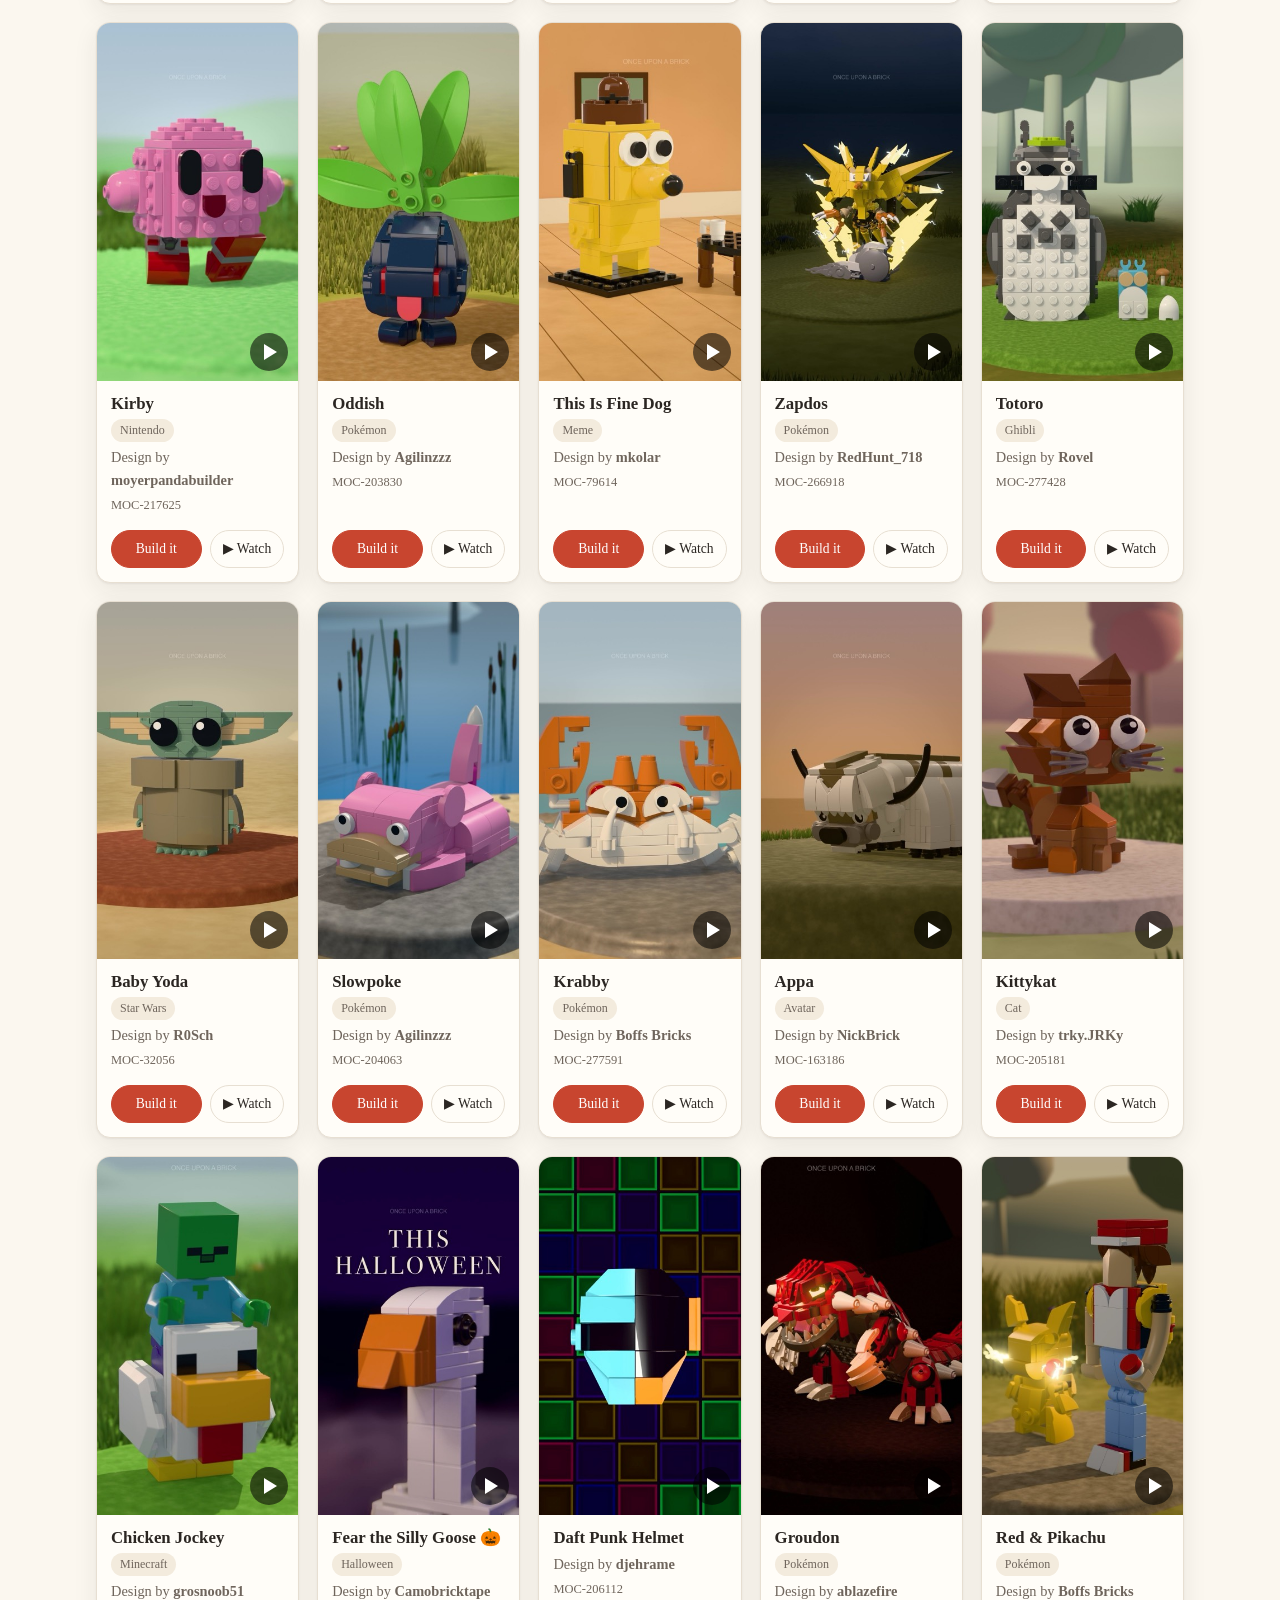
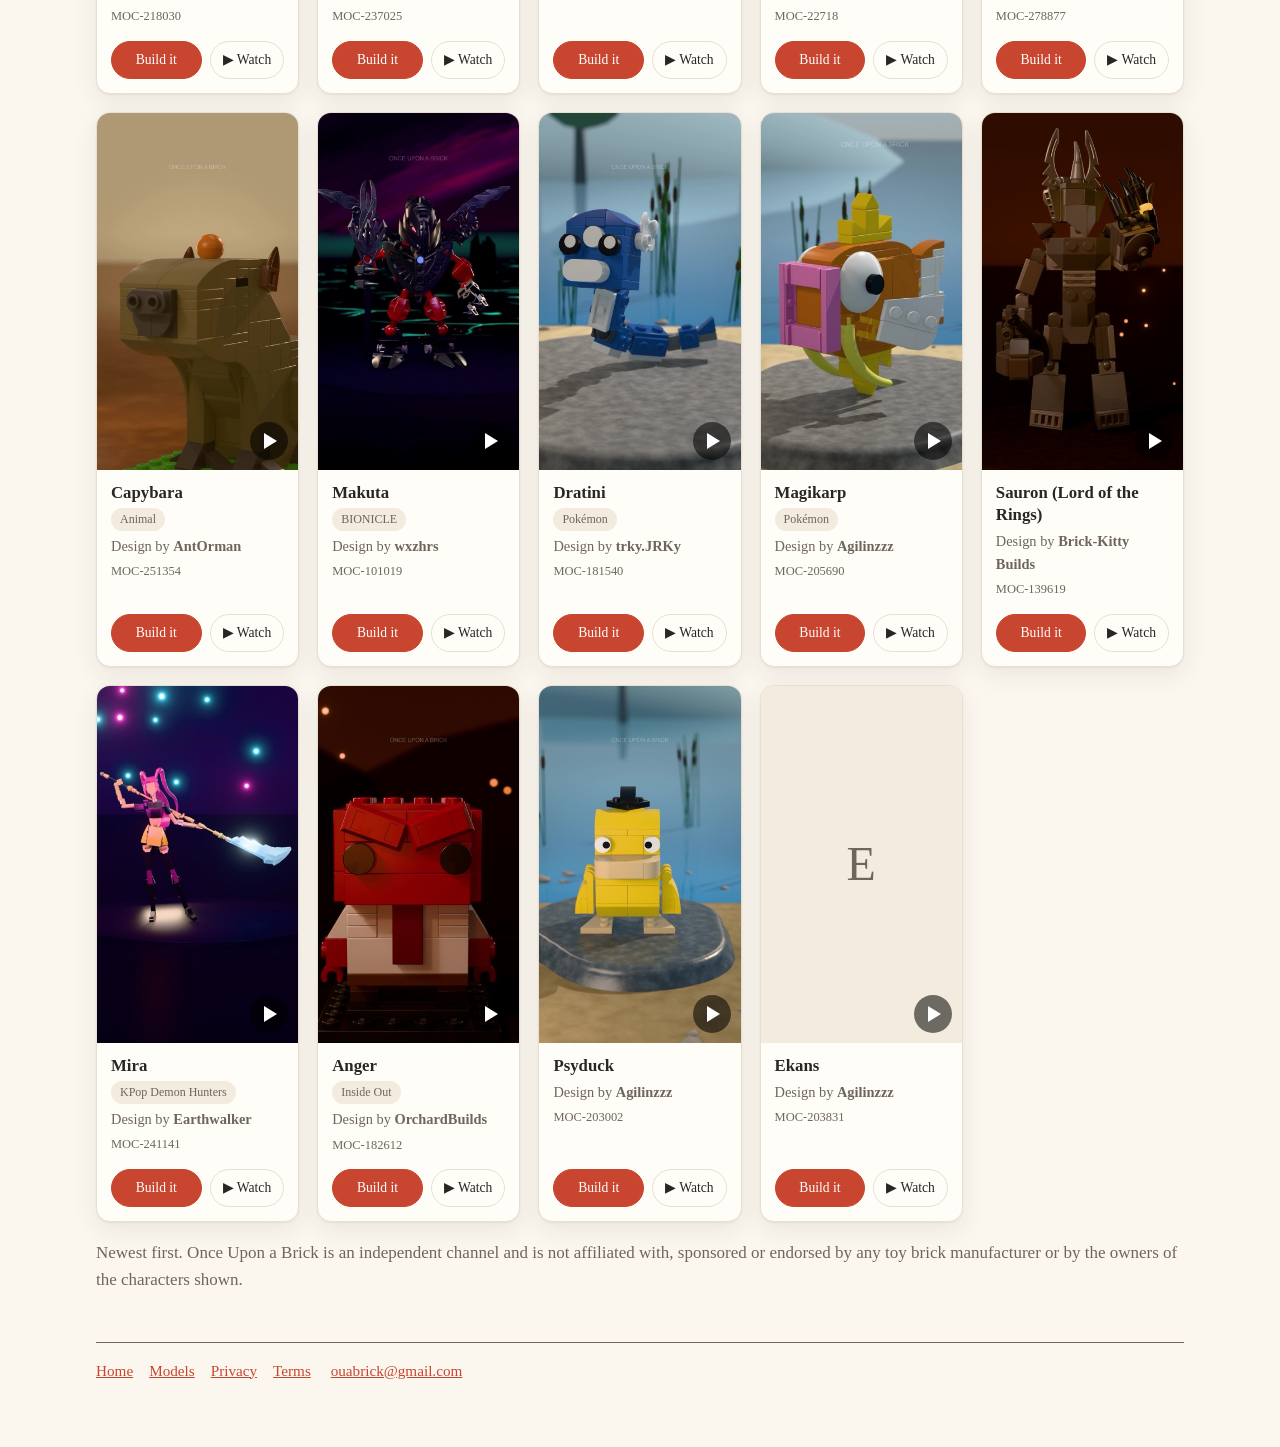
==== commit cd287579: "site: update the models page Co-Authored-By: Claude Opus 5.5 <noreply@anthropic.com>" ====
--- a/models.html
+++ b/models.html
@@ -58,17 +58,27 @@
     <h1>Build it yourself</h1>
     <p>Every animation here is built from a design by a fan builder (a MOC). Find the one you just watched, then open
     its parts list and instructions on Rebrickable, and give its designer some love.</p>
-    <p class="stats" id="stats">48 models by 35 designers</p>
+    <p class="stats" id="stats">49 models by 36 designers</p>
   </header>
 
   <div class="bar" role="search">
     <input id="q" type="search" placeholder="Search a character, a show or a designer" aria-label="Search the models" autocomplete="off">
-    <span class="count" id="n">48 models</span>
+    <span class="count" id="n">49 models</span>
     <span class="toggle" role="group" aria-label="View"><button type="button" data-m="gallery" aria-pressed="true">Gallery</button><button type="button" data-m="list" aria-pressed="false">List</button></span>
   </div>
 
   <div id="models">
     <ul class="grid">
+<li class="card" data-s="simple snoopy peanuts jimybricks moc-221771 221771 " data-at="2026-11-19T16:00:00Z" data-d="jimybricks">
+  <a class="shot" href="https://www.youtube.com/shorts/5PhLMNn2otE" aria-label="Watch Simple Snoopy" data-goatcounter-click="watch-picture/Simple Snoopy (MOC-221771)"><img src="thumbs/snoopy.jpg" alt="Simple Snoopy brick model" loading="lazy" width="360" height="640"><span class="play"></span></a>
+  <div class="info">
+    <h2>Simple Snoopy</h2>
+    <button type="button" class="chip" data-f="Peanuts" title="Show all Peanuts">Peanuts</button>
+    <span class="by">Design by <strong>JimyBricks</strong></span>
+    <span class="moc">MOC-221771</span>
+    <div class="acts"><a class="btn main" href="https://rebrickable.com/mocs/MOC-221771/?utm_source=onceuponabrick&amp;utm_medium=referral&amp;utm_campaign=models_page&amp;utm_content=moc-221771" data-goatcounter-click="build/Simple Snoopy (MOC-221771)">Build it</a><a class="btn" href="https://www.youtube.com/shorts/5PhLMNn2otE" data-goatcounter-click="watch/Simple Snoopy (MOC-221771)">▶ Watch</a></div>
+  </div>
+</li>
 <li class="card" data-s="growlithe pokemon agilinzzz moc-210238 210238 " data-at="2026-11-18T16:00:00Z" data-d="agilinzzz">
   <a class="shot" href="https://www.youtube.com/shorts/LglD2EE9AIA" aria-label="Watch Growlithe" data-goatcounter-click="watch-picture/Growlithe (MOC-210238)"><img src="thumbs/growlithe.jpg" alt="Growlithe brick model" loading="lazy" width="360" height="640"><span class="play"></span></a>
   <div class="info">
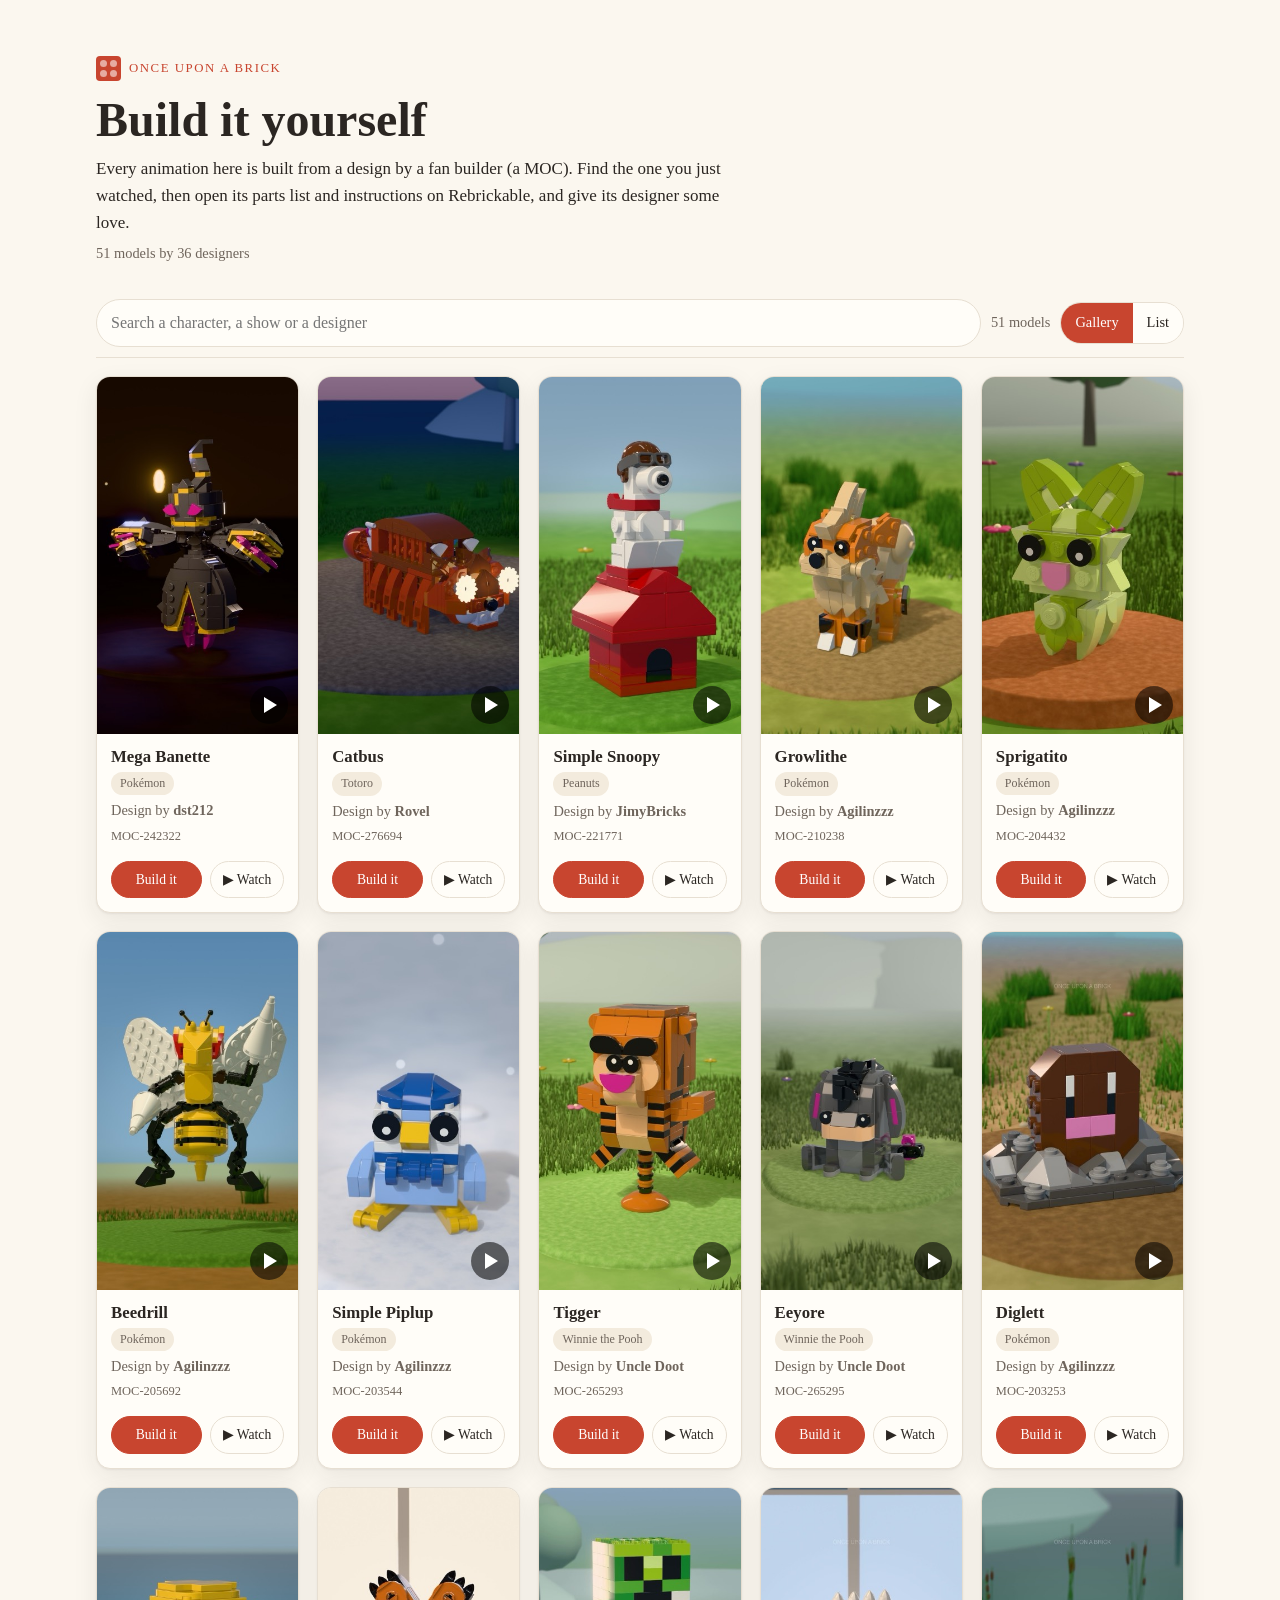
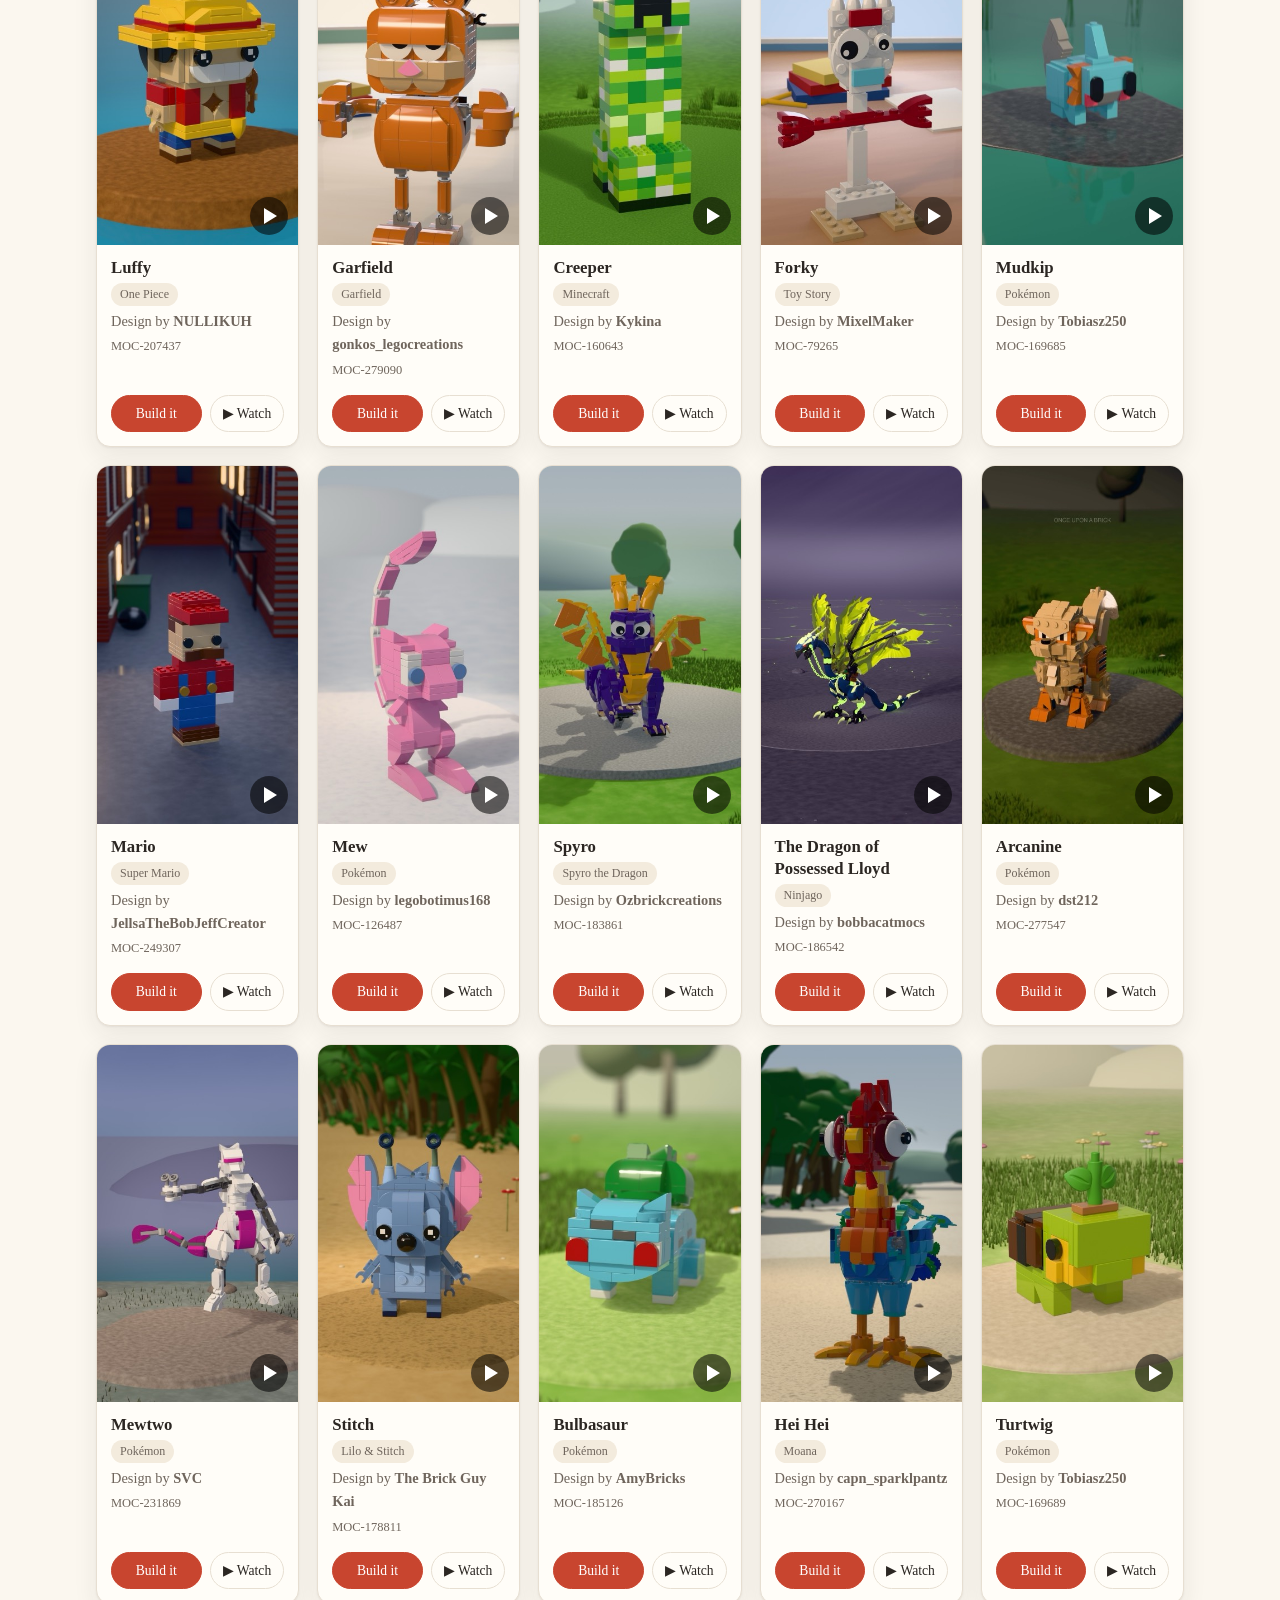
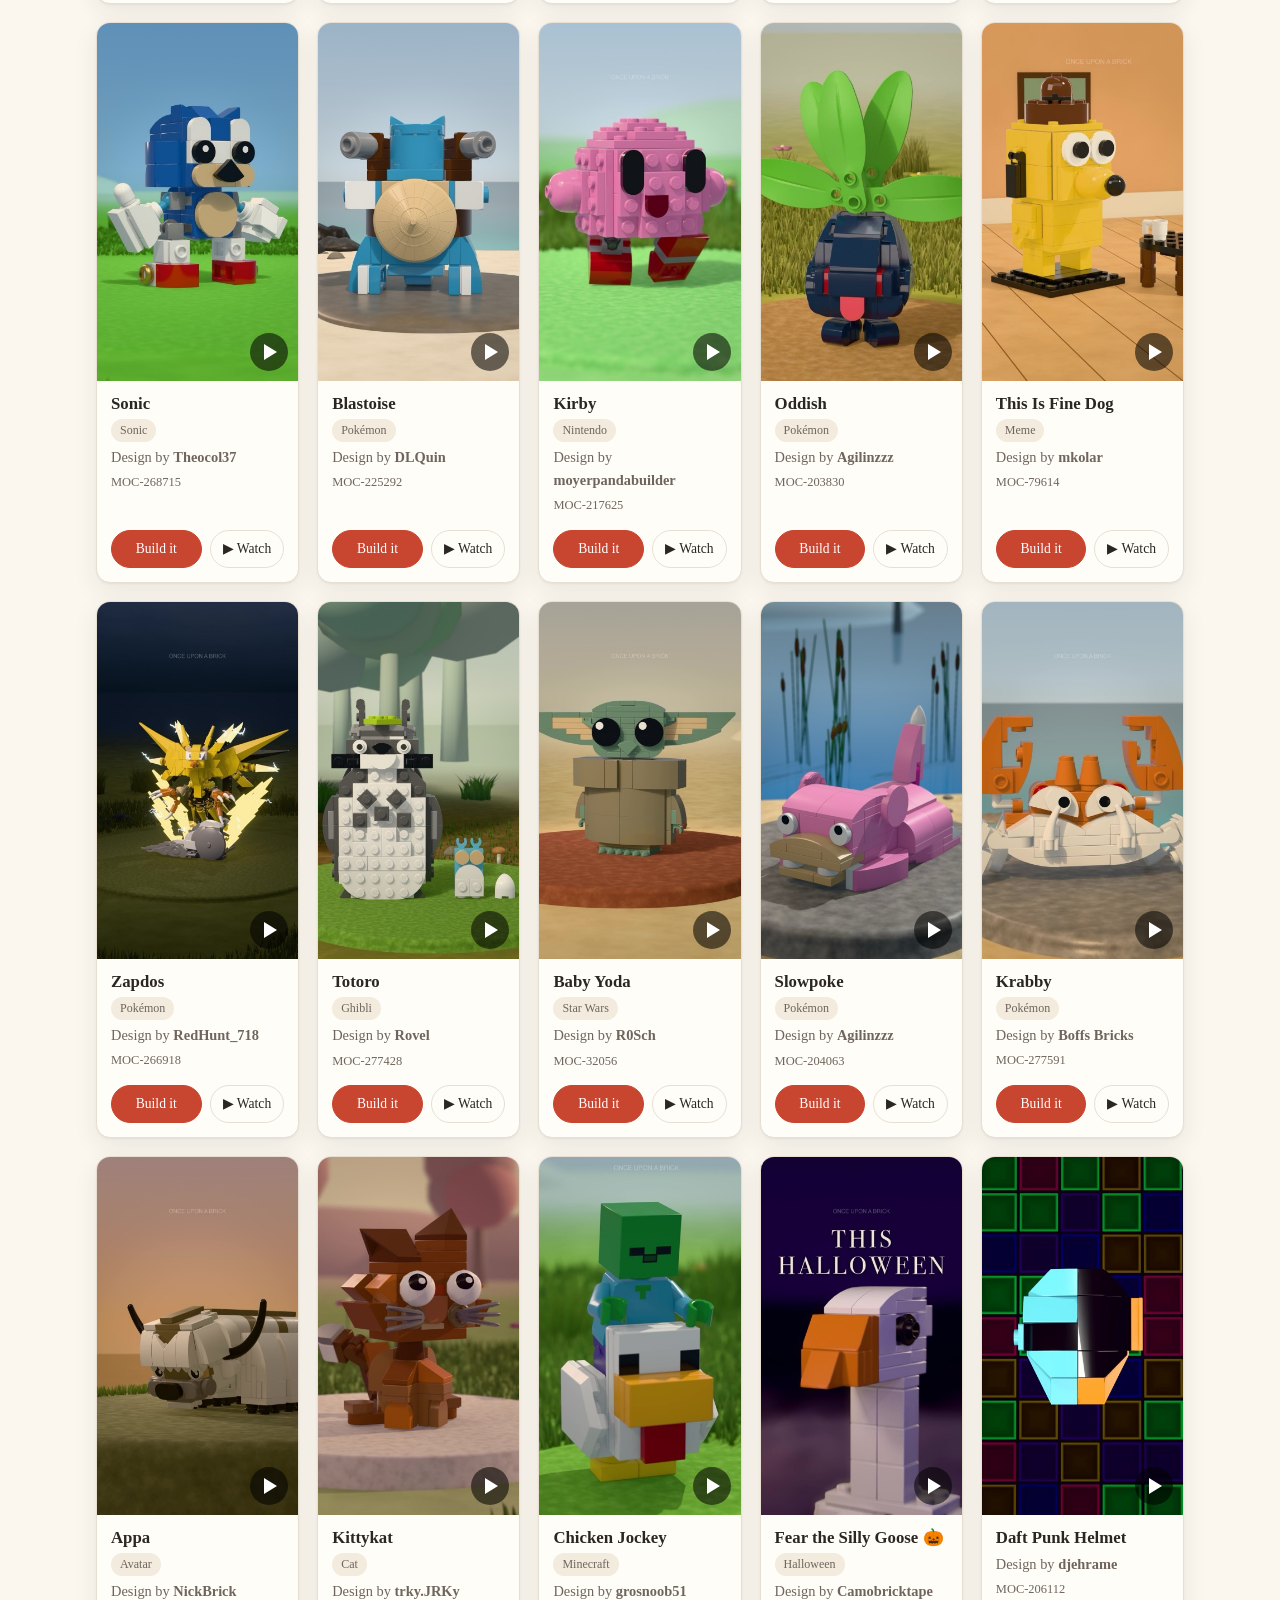
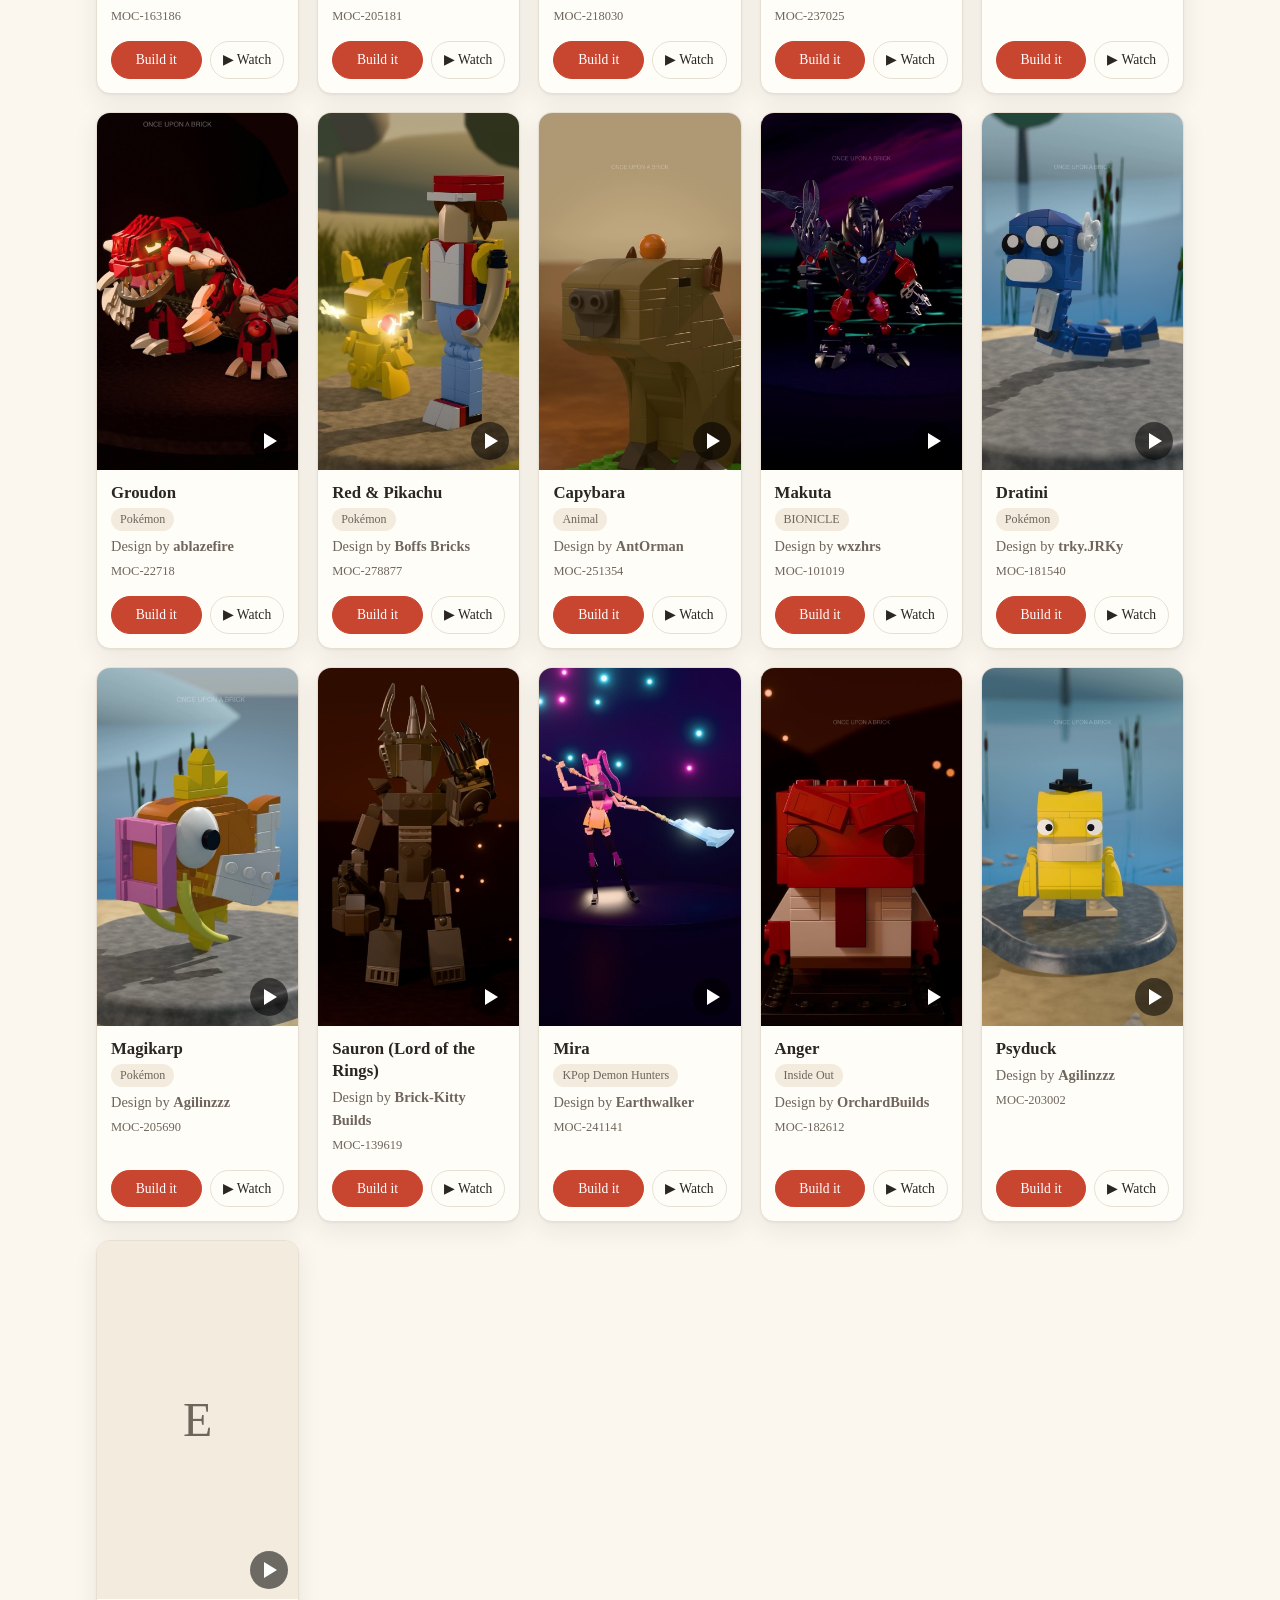
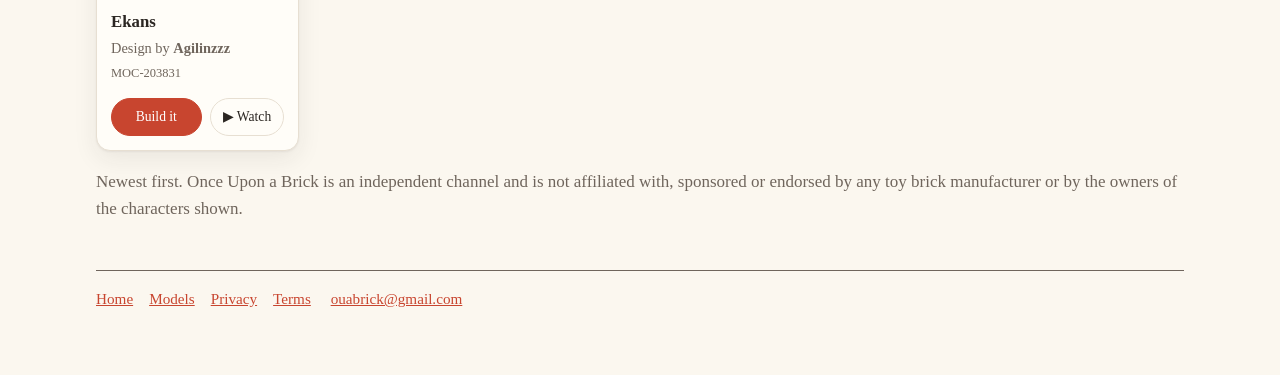
==== commit c60230b2: "site: update the models page Co-Authored-By: Claude Opus 5.5 <noreply@anthropic.com>" ====
--- a/models.html
+++ b/models.html
@@ -58,17 +58,37 @@
     <h1>Build it yourself</h1>
     <p>Every animation here is built from a design by a fan builder (a MOC). Find the one you just watched, then open
     its parts list and instructions on Rebrickable, and give its designer some love.</p>
-    <p class="stats" id="stats">49 models by 36 designers</p>
+    <p class="stats" id="stats">51 models by 36 designers</p>
   </header>
 
   <div class="bar" role="search">
     <input id="q" type="search" placeholder="Search a character, a show or a designer" aria-label="Search the models" autocomplete="off">
-    <span class="count" id="n">49 models</span>
+    <span class="count" id="n">51 models</span>
     <span class="toggle" role="group" aria-label="View"><button type="button" data-m="gallery" aria-pressed="true">Gallery</button><button type="button" data-m="list" aria-pressed="false">List</button></span>
   </div>
 
   <div id="models">
     <ul class="grid">
+<li class="card" data-s="mega banette pokemon dst212 moc-242322 242322 " data-at="2026-11-30T16:00:00Z" data-d="dst212">
+  <a class="shot" href="https://www.youtube.com/shorts/NStt8wCs7-Q" aria-label="Watch Mega Banette" data-goatcounter-click="watch-picture/Mega Banette (MOC-242322)"><img src="thumbs/mega-banette.jpg" alt="Mega Banette brick model" loading="lazy" width="360" height="640"><span class="play"></span></a>
+  <div class="info">
+    <h2>Mega Banette</h2>
+    <button type="button" class="chip" data-f="Pokémon" title="Show all Pokémon">Pokémon</button>
+    <span class="by">Design by <strong>dst212</strong></span>
+    <span class="moc">MOC-242322</span>
+    <div class="acts"><a class="btn main" href="https://rebrickable.com/mocs/MOC-242322/?utm_source=onceuponabrick&amp;utm_medium=referral&amp;utm_campaign=models_page&amp;utm_content=moc-242322" data-goatcounter-click="build/Mega Banette (MOC-242322)">Build it</a><a class="btn" href="https://www.youtube.com/shorts/NStt8wCs7-Q" data-goatcounter-click="watch/Mega Banette (MOC-242322)">▶ Watch</a></div>
+  </div>
+</li>
+<li class="card" data-s="catbus totoro rovel moc-276694 276694 " data-at="2026-11-20T16:00:00Z" data-d="rovel">
+  <a class="shot" href="https://www.youtube.com/shorts/FIRSrxuqP9I" aria-label="Watch Catbus" data-goatcounter-click="watch-picture/Catbus (MOC-276694)"><img src="thumbs/catbus.jpg" alt="Catbus brick model" loading="lazy" width="360" height="640"><span class="play"></span></a>
+  <div class="info">
+    <h2>Catbus</h2>
+    <button type="button" class="chip" data-f="Totoro" title="Show all Totoro">Totoro</button>
+    <span class="by">Design by <strong>Rovel</strong></span>
+    <span class="moc">MOC-276694</span>
+    <div class="acts"><a class="btn main" href="https://rebrickable.com/mocs/MOC-276694/?utm_source=onceuponabrick&amp;utm_medium=referral&amp;utm_campaign=models_page&amp;utm_content=moc-276694" data-goatcounter-click="build/Catbus (MOC-276694)">Build it</a><a class="btn" href="https://www.youtube.com/shorts/FIRSrxuqP9I" data-goatcounter-click="watch/Catbus (MOC-276694)">▶ Watch</a></div>
+  </div>
+</li>
 <li class="card" data-s="simple snoopy peanuts jimybricks moc-221771 221771 " data-at="2026-11-19T16:00:00Z" data-d="jimybricks">
   <a class="shot" href="https://www.youtube.com/shorts/5PhLMNn2otE" aria-label="Watch Simple Snoopy" data-goatcounter-click="watch-picture/Simple Snoopy (MOC-221771)"><img src="thumbs/snoopy.jpg" alt="Simple Snoopy brick model" loading="lazy" width="360" height="640"><span class="play"></span></a>
   <div class="info">
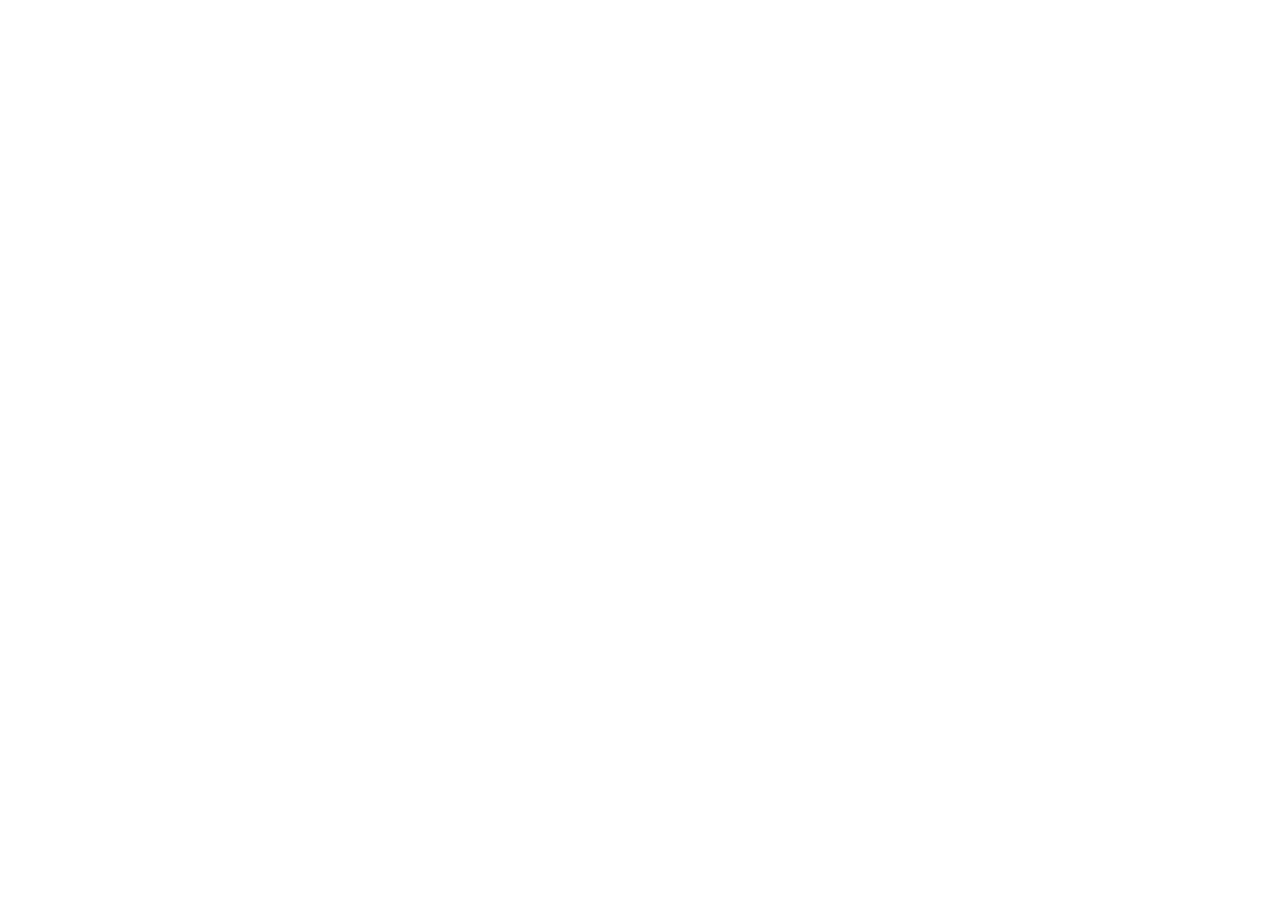
==== commit 0ea79e14: "site: update the models page Co-Authored-By: Claude Opus 5.5 <noreply@anthropic.com>" ====
--- a/models.html
+++ b/models.html
@@ -1,616 +1,6 @@
 <!doctype html>
-<html lang="en">
-<head>
-<meta charset="utf-8">
-<meta name="viewport" content="width=device-width, initial-scale=1">
-<title>Models and designers · Once Upon a Brick</title>
-<meta name="description" content="Every community brick design behind our assembly animations, with a link to build it yourself.">
-<link rel="stylesheet" href="style.css">
-<style>
-:root{--bg:#fbf7ef;--fg:#2b2622;--muted:#6f655c;--accent:#c8452f;--card:#fffdf8;--line:#e7dfd2;--chip:#f3ebdd;--shadow:0 1px 2px rgba(43,38,34,.06),0 8px 24px rgba(43,38,34,.08)}
-@media (prefers-color-scheme:dark){:root{--bg:#1d1a17;--fg:#f1ebe2;--muted:#b3a89c;--accent:#f07a5f;--card:#26221e;--line:#3a342e;--chip:#332d27;--shadow:0 1px 2px rgba(0,0,0,.3),0 8px 24px rgba(0,0,0,.35)}}
-main.wide{max-width:1120px}
-.kicker{display:inline-flex;align-items:center;gap:8px;font-size:.8rem;letter-spacing:.12em;text-transform:uppercase;color:var(--accent);text-decoration:none;margin-bottom:10px}.studs{display:inline-grid;grid-template-columns:repeat(2,7px);gap:3px;padding:4px;border-radius:4px;background:var(--accent)}.studs i{width:7px;height:7px;border-radius:50%;background:rgba(255,255,255,.55)}.hero h1{font-size:clamp(2rem,5vw,3rem);margin:0 0 6px}.stats{color:var(--muted);font-size:.9rem;margin-top:10px}
-.hero p{max-width:640px;margin:0 0 6px}
-.bar{position:sticky;top:0;z-index:2;display:flex;gap:10px;align-items:center;flex-wrap:wrap;margin:24px 0 18px;padding:10px 0;background:var(--bg);border-bottom:1px solid var(--line)}
-.bar input{flex:1 1 240px;min-width:0;font:inherit;font-size:1rem;padding:10px 14px;border:1px solid var(--line);border-radius:999px;background:var(--card);color:var(--fg)}
-.bar input:focus{outline:2px solid var(--accent);outline-offset:1px}
-.count{color:var(--muted);font-size:.9rem;white-space:nowrap}
-.toggle{display:inline-flex;border:1px solid var(--line);border-radius:999px;overflow:hidden}
-.toggle button{font:inherit;font-size:.9rem;padding:8px 14px;border:0;background:var(--card);color:var(--fg);cursor:pointer}
-.toggle button[aria-pressed=true]{background:var(--accent);color:#fff}
-.grid{display:grid;grid-template-columns:repeat(auto-fill,minmax(min(190px,100%),1fr));gap:18px;list-style:none;padding:0;margin:0}
-.card{min-width:0;overflow-wrap:anywhere;background:var(--card);border:1px solid var(--line);border-radius:14px;overflow:hidden;box-shadow:var(--shadow);display:flex;flex-direction:column;transition:transform .15s ease}
-.card:hover{transform:translateY(-3px)}
-.shot{position:relative;display:block;aspect-ratio:9/16;background:var(--chip)}
-.shot{overflow:hidden}.shot img{width:100%;height:100%;object-fit:cover;display:block;transition:transform .35s ease}.card:hover .shot img{transform:scale(1.04)}
-.shot .ph{position:absolute;inset:0;display:grid;place-items:center;font-size:3rem;color:var(--muted)}
-.play{position:absolute;right:10px;bottom:10px;width:38px;height:38px;border-radius:50%;background:rgba(0,0,0,.55);display:grid;place-items:center}
-.play:after{content:"";margin-left:3px;border-left:13px solid #fff;border-top:8px solid transparent;border-bottom:8px solid transparent}
-.info{padding:12px 14px 14px;display:flex;flex-direction:column;gap:4px;flex:1}
-.info h2{font-size:1.05rem;margin:0;line-height:1.3}
-.chip{align-self:flex-start;font:inherit;font-size:.75rem;padding:2px 9px;border:0;border-radius:999px;background:var(--chip);color:var(--muted);cursor:pointer}.chip:hover{color:var(--accent)}
-.by{font-size:.9rem;color:var(--muted)}
-.by a{color:var(--fg)}
-.acts{margin-top:auto;padding-top:10px;display:grid;grid-template-columns:1fr auto;gap:8px}
-.btn{font-size:.85rem;text-decoration:none;text-align:center;white-space:nowrap;padding:7px 12px;border-radius:999px;border:1px solid var(--line);color:var(--fg)}.btn:hover{border-color:var(--accent)}.btn.main:hover{filter:brightness(1.08)}.moc{font-size:.78rem;color:var(--muted);font-variant-numeric:tabular-nums}
-.btn.main{background:var(--accent);border-color:var(--accent);color:#fff}
-.social{font-size:.8rem}
-.list .grid{grid-template-columns:1fr;gap:10px}
-.list .card{flex-direction:row;align-items:center;border-radius:12px}
-.list .card:hover{transform:none}
-.list .shot{width:64px;flex:0 0 64px;margin:8px 0 8px 8px;border-radius:8px;overflow:hidden}
-.list .play{display:none}
-.list .info{flex-direction:row;flex-wrap:wrap;align-items:center;gap:6px 12px;padding:10px 14px}
-.list .info h2{flex:1 1 160px}
-.list .acts{margin:0 0 0 auto;padding:0}
-.empty{color:var(--muted);padding:24px 0}
-.card[hidden],.empty[hidden]{display:none}
-@media (max-width:480px){.grid{grid-template-columns:repeat(2,minmax(0,1fr));gap:12px}.info{padding:10px}.info h2{font-size:.98rem}.btn{padding:6px 8px;font-size:.8rem}.bar{gap:8px}.count{display:none}}
-</style>
-<script data-goatcounter="https://ouabrick.goatcounter.com/count" async src="https://gc.zgo.at/count.js"></script>
-<script src="track.js" defer></script>
-</head>
-<body>
-<main class="wide">
-  <header class="hero">
-    <a class="kicker" href="index.html"><span class="studs" aria-hidden="true"><i></i><i></i><i></i><i></i></span>Once Upon a Brick</a>
-    <h1>Build it yourself</h1>
-    <p>Every animation here is built from a design by a fan builder (a MOC). Find the one you just watched, then open
-    its parts list and instructions on Rebrickable, and give its designer some love.</p>
-    <p class="stats" id="stats">51 models by 36 designers</p>
-  </header>
-
-  <div class="bar" role="search">
-    <input id="q" type="search" placeholder="Search a character, a show or a designer" aria-label="Search the models" autocomplete="off">
-    <span class="count" id="n">51 models</span>
-    <span class="toggle" role="group" aria-label="View"><button type="button" data-m="gallery" aria-pressed="true">Gallery</button><button type="button" data-m="list" aria-pressed="false">List</button></span>
-  </div>
-
-  <div id="models">
-    <ul class="grid">
-<li class="card" data-s="mega banette pokemon dst212 moc-242322 242322 " data-at="2026-11-30T16:00:00Z" data-d="dst212">
-  <a class="shot" href="https://www.youtube.com/shorts/NStt8wCs7-Q" aria-label="Watch Mega Banette" data-goatcounter-click="watch-picture/Mega Banette (MOC-242322)"><img src="thumbs/mega-banette.jpg" alt="Mega Banette brick model" loading="lazy" width="360" height="640"><span class="play"></span></a>
-  <div class="info">
-    <h2>Mega Banette</h2>
-    <button type="button" class="chip" data-f="Pokémon" title="Show all Pokémon">Pokémon</button>
-    <span class="by">Design by <strong>dst212</strong></span>
-    <span class="moc">MOC-242322</span>
-    <div class="acts"><a class="btn main" href="https://rebrickable.com/mocs/MOC-242322/?utm_source=onceuponabrick&amp;utm_medium=referral&amp;utm_campaign=models_page&amp;utm_content=moc-242322" data-goatcounter-click="build/Mega Banette (MOC-242322)">Build it</a><a class="btn" href="https://www.youtube.com/shorts/NStt8wCs7-Q" data-goatcounter-click="watch/Mega Banette (MOC-242322)">▶ Watch</a></div>
-  </div>
-</li>
-<li class="card" data-s="catbus totoro rovel moc-276694 276694 " data-at="2026-11-20T16:00:00Z" data-d="rovel">
-  <a class="shot" href="https://www.youtube.com/shorts/FIRSrxuqP9I" aria-label="Watch Catbus" data-goatcounter-click="watch-picture/Catbus (MOC-276694)"><img src="thumbs/catbus.jpg" alt="Catbus brick model" loading="lazy" width="360" height="640"><span class="play"></span></a>
-  <div class="info">
-    <h2>Catbus</h2>
-    <button type="button" class="chip" data-f="Totoro" title="Show all Totoro">Totoro</button>
-    <span class="by">Design by <strong>Rovel</strong></span>
-    <span class="moc">MOC-276694</span>
-    <div class="acts"><a class="btn main" href="https://rebrickable.com/mocs/MOC-276694/?utm_source=onceuponabrick&amp;utm_medium=referral&amp;utm_campaign=models_page&amp;utm_content=moc-276694" data-goatcounter-click="build/Catbus (MOC-276694)">Build it</a><a class="btn" href="https://www.youtube.com/shorts/FIRSrxuqP9I" data-goatcounter-click="watch/Catbus (MOC-276694)">▶ Watch</a></div>
-  </div>
-</li>
-<li class="card" data-s="simple snoopy peanuts jimybricks moc-221771 221771 " data-at="2026-11-19T16:00:00Z" data-d="jimybricks">
-  <a class="shot" href="https://www.youtube.com/shorts/5PhLMNn2otE" aria-label="Watch Simple Snoopy" data-goatcounter-click="watch-picture/Simple Snoopy (MOC-221771)"><img src="thumbs/snoopy.jpg" alt="Simple Snoopy brick model" loading="lazy" width="360" height="640"><span class="play"></span></a>
-  <div class="info">
-    <h2>Simple Snoopy</h2>
-    <button type="button" class="chip" data-f="Peanuts" title="Show all Peanuts">Peanuts</button>
-    <span class="by">Design by <strong>JimyBricks</strong></span>
-    <span class="moc">MOC-221771</span>
-    <div class="acts"><a class="btn main" href="https://rebrickable.com/mocs/MOC-221771/?utm_source=onceuponabrick&amp;utm_medium=referral&amp;utm_campaign=models_page&amp;utm_content=moc-221771" data-goatcounter-click="build/Simple Snoopy (MOC-221771)">Build it</a><a class="btn" href="https://www.youtube.com/shorts/5PhLMNn2otE" data-goatcounter-click="watch/Simple Snoopy (MOC-221771)">▶ Watch</a></div>
-  </div>
-</li>
-<li class="card" data-s="growlithe pokemon agilinzzz moc-210238 210238 " data-at="2026-11-18T16:00:00Z" data-d="agilinzzz">
-  <a class="shot" href="https://www.youtube.com/shorts/LglD2EE9AIA" aria-label="Watch Growlithe" data-goatcounter-click="watch-picture/Growlithe (MOC-210238)"><img src="thumbs/growlithe.jpg" alt="Growlithe brick model" loading="lazy" width="360" height="640"><span class="play"></span></a>
-  <div class="info">
-    <h2>Growlithe</h2>
-    <button type="button" class="chip" data-f="Pokémon" title="Show all Pokémon">Pokémon</button>
-    <span class="by">Design by <strong>Agilinzzz</strong></span>
-    <span class="moc">MOC-210238</span>
-    <div class="acts"><a class="btn main" href="https://rebrickable.com/mocs/MOC-210238/?utm_source=onceuponabrick&amp;utm_medium=referral&amp;utm_campaign=models_page&amp;utm_content=moc-210238" data-goatcounter-click="build/Growlithe (MOC-210238)">Build it</a><a class="btn" href="https://www.youtube.com/shorts/LglD2EE9AIA" data-goatcounter-click="watch/Growlithe (MOC-210238)">▶ Watch</a></div>
-  </div>
-</li>
-<li class="card" data-s="sprigatito pokemon agilinzzz moc-204432 204432 " data-at="2026-11-17T23:00:00Z" data-d="agilinzzz">
-  <a class="shot" href="https://www.youtube.com/shorts/9mZJw6udq8A" aria-label="Watch Sprigatito" data-goatcounter-click="watch-picture/Sprigatito (MOC-204432)"><img src="thumbs/sprigatito.jpg" alt="Sprigatito brick model" loading="lazy" width="360" height="640"><span class="play"></span></a>
-  <div class="info">
-    <h2>Sprigatito</h2>
-    <button type="button" class="chip" data-f="Pokémon" title="Show all Pokémon">Pokémon</button>
-    <span class="by">Design by <strong>Agilinzzz</strong></span>
-    <span class="moc">MOC-204432</span>
-    <div class="acts"><a class="btn main" href="https://rebrickable.com/mocs/MOC-204432/?utm_source=onceuponabrick&amp;utm_medium=referral&amp;utm_campaign=models_page&amp;utm_content=moc-204432" data-goatcounter-click="build/Sprigatito (MOC-204432)">Build it</a><a class="btn" href="https://www.youtube.com/shorts/9mZJw6udq8A" data-goatcounter-click="watch/Sprigatito (MOC-204432)">▶ Watch</a></div>
-  </div>
-</li>
-<li class="card" data-s="beedrill pokemon agilinzzz moc-205692 205692 " data-at="2026-11-17T16:00:00Z" data-d="agilinzzz">
-  <a class="shot" href="https://www.youtube.com/shorts/dv71mSZ2Pi8" aria-label="Watch Beedrill" data-goatcounter-click="watch-picture/Beedrill (MOC-205692)"><img src="thumbs/beedrill.jpg" alt="Beedrill brick model" loading="lazy" width="360" height="640"><span class="play"></span></a>
-  <div class="info">
-    <h2>Beedrill</h2>
-    <button type="button" class="chip" data-f="Pokémon" title="Show all Pokémon">Pokémon</button>
-    <span class="by">Design by <strong>Agilinzzz</strong></span>
-    <span class="moc">MOC-205692</span>
-    <div class="acts"><a class="btn main" href="https://rebrickable.com/mocs/MOC-205692/?utm_source=onceuponabrick&amp;utm_medium=referral&amp;utm_campaign=models_page&amp;utm_content=moc-205692" data-goatcounter-click="build/Beedrill (MOC-205692)">Build it</a><a class="btn" href="https://www.youtube.com/shorts/dv71mSZ2Pi8" data-goatcounter-click="watch/Beedrill (MOC-205692)">▶ Watch</a></div>
-  </div>
-</li>
-<li class="card" data-s="simple piplup pokemon agilinzzz moc-203544 203544 " data-at="2026-11-16T23:00:00Z" data-d="agilinzzz">
-  <a class="shot" href="https://www.youtube.com/shorts/eH_I-lZCNyo" aria-label="Watch Simple Piplup" data-goatcounter-click="watch-picture/Simple Piplup (MOC-203544)"><img src="thumbs/piplup.jpg" alt="Simple Piplup brick model" loading="lazy" width="360" height="640"><span class="play"></span></a>
-  <div class="info">
-    <h2>Simple Piplup</h2>
-    <button type="button" class="chip" data-f="Pokémon" title="Show all Pokémon">Pokémon</button>
-    <span class="by">Design by <strong>Agilinzzz</strong></span>
-    <span class="moc">MOC-203544</span>
-    <div class="acts"><a class="btn main" href="https://rebrickable.com/mocs/MOC-203544/?utm_source=onceuponabrick&amp;utm_medium=referral&amp;utm_campaign=models_page&amp;utm_content=moc-203544" data-goatcounter-click="build/Simple Piplup (MOC-203544)">Build it</a><a class="btn" href="https://www.youtube.com/shorts/eH_I-lZCNyo" data-goatcounter-click="watch/Simple Piplup (MOC-203544)">▶ Watch</a></div>
-  </div>
-</li>
-<li class="card" data-s="tigger winnie the pooh uncle doot moc-265293 265293 " data-at="2026-11-16T16:00:00Z" data-d="uncle doot">
-  <a class="shot" href="https://www.youtube.com/shorts/dE0-ekqMXGg" aria-label="Watch Tigger" data-goatcounter-click="watch-picture/Tigger (MOC-265293)"><img src="thumbs/tigger.jpg" alt="Tigger brick model" loading="lazy" width="360" height="640"><span class="play"></span></a>
-  <div class="info">
-    <h2>Tigger</h2>
-    <button type="button" class="chip" data-f="Winnie the Pooh" title="Show all Winnie the Pooh">Winnie the Pooh</button>
-    <span class="by">Design by <strong>Uncle Doot</strong></span>
-    <span class="moc">MOC-265293</span>
-    <div class="acts"><a class="btn main" href="https://rebrickable.com/mocs/MOC-265293/?utm_source=onceuponabrick&amp;utm_medium=referral&amp;utm_campaign=models_page&amp;utm_content=moc-265293" data-goatcounter-click="build/Tigger (MOC-265293)">Build it</a><a class="btn" href="https://www.youtube.com/shorts/dE0-ekqMXGg" data-goatcounter-click="watch/Tigger (MOC-265293)">▶ Watch</a></div>
-  </div>
-</li>
-<li class="card" data-s="eeyore winnie the pooh uncle doot moc-265295 265295 " data-at="2026-11-15T23:00:00Z" data-d="uncle doot">
-  <a class="shot" href="https://www.youtube.com/shorts/QIdyM1qPgh0" aria-label="Watch Eeyore" data-goatcounter-click="watch-picture/Eeyore (MOC-265295)"><img src="thumbs/eeyore.jpg" alt="Eeyore brick model" loading="lazy" width="360" height="640"><span class="play"></span></a>
-  <div class="info">
-    <h2>Eeyore</h2>
-    <button type="button" class="chip" data-f="Winnie the Pooh" title="Show all Winnie the Pooh">Winnie the Pooh</button>
-    <span class="by">Design by <strong>Uncle Doot</strong></span>
-    <span class="moc">MOC-265295</span>
-    <div class="acts"><a class="btn main" href="https://rebrickable.com/mocs/MOC-265295/?utm_source=onceuponabrick&amp;utm_medium=referral&amp;utm_campaign=models_page&amp;utm_content=moc-265295" data-goatcounter-click="build/Eeyore (MOC-265295)">Build it</a><a class="btn" href="https://www.youtube.com/shorts/QIdyM1qPgh0" data-goatcounter-click="watch/Eeyore (MOC-265295)">▶ Watch</a></div>
-  </div>
-</li>
-<li class="card" data-s="diglett pokemon agilinzzz moc-203253 203253 " data-at="2026-11-15T16:00:00Z" data-d="agilinzzz">
-  <a class="shot" href="https://www.youtube.com/shorts/tisIVX3ey6s" aria-label="Watch Diglett" data-goatcounter-click="watch-picture/Diglett (MOC-203253)"><img src="thumbs/diglett.jpg" alt="Diglett brick model" loading="lazy" width="360" height="640"><span class="play"></span></a>
-  <div class="info">
-    <h2>Diglett</h2>
-    <button type="button" class="chip" data-f="Pokémon" title="Show all Pokémon">Pokémon</button>
-    <span class="by">Design by <strong>Agilinzzz</strong></span>
-    <span class="moc">MOC-203253</span>
-    <div class="acts"><a class="btn main" href="https://rebrickable.com/mocs/MOC-203253/?utm_source=onceuponabrick&amp;utm_medium=referral&amp;utm_campaign=models_page&amp;utm_content=moc-203253" data-goatcounter-click="build/Diglett (MOC-203253)">Build it</a><a class="btn" href="https://www.youtube.com/shorts/tisIVX3ey6s" data-goatcounter-click="watch/Diglett (MOC-203253)">▶ Watch</a></div>
-  </div>
-</li>
-<li class="card" data-s="luffy one piece nullikuh moc-207437 207437 " data-at="2026-11-14T23:00:00Z" data-d="nullikuh">
-  <a class="shot" href="https://www.youtube.com/shorts/pcKfbjr6DFg" aria-label="Watch Luffy" data-goatcounter-click="watch-picture/Luffy (MOC-207437)"><img src="thumbs/luffy.jpg" alt="Luffy brick model" loading="lazy" width="360" height="640"><span class="play"></span></a>
-  <div class="info">
-    <h2>Luffy</h2>
-    <button type="button" class="chip" data-f="One Piece" title="Show all One Piece">One Piece</button>
-    <span class="by">Design by <strong>NULLIKUH</strong></span>
-    <span class="moc">MOC-207437</span>
-    <div class="acts"><a class="btn main" href="https://rebrickable.com/mocs/MOC-207437/?utm_source=onceuponabrick&amp;utm_medium=referral&amp;utm_campaign=models_page&amp;utm_content=moc-207437" data-goatcounter-click="build/Luffy (MOC-207437)">Build it</a><a class="btn" href="https://www.youtube.com/shorts/pcKfbjr6DFg" data-goatcounter-click="watch/Luffy (MOC-207437)">▶ Watch</a></div>
-  </div>
-</li>
-<li class="card" data-s="garfield garfield gonkos_legocreations moc-279090 279090 " data-at="2026-11-14T15:34:14Z" data-d="gonkos_legocreations">
-  <a class="shot" href="https://www.youtube.com/shorts/gkazKbObIXU" aria-label="Watch Garfield" data-goatcounter-click="watch-picture/Garfield (MOC-279090)"><img src="thumbs/garfield.jpg" alt="Garfield brick model" loading="lazy" width="360" height="640"><span class="play"></span></a>
-  <div class="info">
-    <h2>Garfield</h2>
-    <button type="button" class="chip" data-f="Garfield" title="Show all Garfield">Garfield</button>
-    <span class="by">Design by <strong>gonkos_legocreations</strong></span>
-    <span class="moc">MOC-279090</span>
-    <div class="acts"><a class="btn main" href="https://rebrickable.com/mocs/MOC-279090/?utm_source=onceuponabrick&amp;utm_medium=referral&amp;utm_campaign=models_page&amp;utm_content=moc-279090" data-goatcounter-click="build/Garfield (MOC-279090)">Build it</a><a class="btn" href="https://www.youtube.com/shorts/gkazKbObIXU" data-goatcounter-click="watch/Garfield (MOC-279090)">▶ Watch</a></div>
-  </div>
-</li>
-<li class="card" data-s="creeper minecraft kykina moc-160643 160643 &quot;minecraft creeper&quot;" data-at="2026-11-13T23:00:00Z" data-d="kykina">
-  <a class="shot" href="https://www.youtube.com/shorts/f4Eq6YHPpBA" aria-label="Watch Creeper" data-goatcounter-click="watch-picture/Creeper (MOC-160643)"><img src="thumbs/creeper.jpg" alt="Creeper brick model" loading="lazy" width="360" height="640"><span class="play"></span></a>
-  <div class="info">
-    <h2>Creeper</h2>
-    <button type="button" class="chip" data-f="Minecraft" title="Show all Minecraft">Minecraft</button>
-    <span class="by">Design by <strong>Kykina</strong></span>
-    <span class="moc">MOC-160643</span>
-    <div class="acts"><a class="btn main" href="https://rebrickable.com/mocs/MOC-160643/?utm_source=onceuponabrick&amp;utm_medium=referral&amp;utm_campaign=models_page&amp;utm_content=moc-160643" data-goatcounter-click="build/Creeper (MOC-160643)">Build it</a><a class="btn" href="https://www.youtube.com/shorts/f4Eq6YHPpBA" data-goatcounter-click="watch/Creeper (MOC-160643)">▶ Watch</a></div>
-  </div>
-</li>
-<li class="card" data-s="forky toy story mixelmaker moc-79265 79265 " data-at="2026-11-13T16:00:00Z" data-d="mixelmaker">
-  <a class="shot" href="https://www.youtube.com/shorts/Axr58UHu2VQ" aria-label="Watch Forky" data-goatcounter-click="watch-picture/Forky (MOC-79265)"><img src="thumbs/forky.jpg" alt="Forky brick model" loading="lazy" width="360" height="640"><span class="play"></span></a>
-  <div class="info">
-    <h2>Forky</h2>
-    <button type="button" class="chip" data-f="Toy Story" title="Show all Toy Story">Toy Story</button>
-    <span class="by">Design by <strong>MixelMaker</strong></span>
-    <span class="moc">MOC-79265</span>
-    <div class="acts"><a class="btn main" href="https://rebrickable.com/mocs/MOC-79265/?utm_source=onceuponabrick&amp;utm_medium=referral&amp;utm_campaign=models_page&amp;utm_content=moc-79265" data-goatcounter-click="build/Forky (MOC-79265)">Build it</a><a class="btn" href="https://www.youtube.com/shorts/Axr58UHu2VQ" data-goatcounter-click="watch/Forky (MOC-79265)">▶ Watch</a></div>
-  </div>
-</li>
-<li class="card" data-s="mudkip pokemon tobiasz250 moc-169685 169685 " data-at="2026-11-12T23:00:00Z" data-d="tobiasz250">
-  <a class="shot" href="https://www.youtube.com/shorts/AH8XSjx7cP8" aria-label="Watch Mudkip" data-goatcounter-click="watch-picture/Mudkip (MOC-169685)"><img src="thumbs/mudkip.jpg" alt="Mudkip brick model" loading="lazy" width="360" height="640"><span class="play"></span></a>
-  <div class="info">
-    <h2>Mudkip</h2>
-    <button type="button" class="chip" data-f="Pokémon" title="Show all Pokémon">Pokémon</button>
-    <span class="by">Design by <strong>Tobiasz250</strong></span>
-    <span class="moc">MOC-169685</span>
-    <div class="acts"><a class="btn main" href="https://rebrickable.com/mocs/MOC-169685/?utm_source=onceuponabrick&amp;utm_medium=referral&amp;utm_campaign=models_page&amp;utm_content=moc-169685" data-goatcounter-click="build/Mudkip (MOC-169685)">Build it</a><a class="btn" href="https://www.youtube.com/shorts/AH8XSjx7cP8" data-goatcounter-click="watch/Mudkip (MOC-169685)">▶ Watch</a></div>
-  </div>
-</li>
-<li class="card" data-s="mario super mario jellsathebobjeffcreator moc-249307 249307 " data-at="2026-11-12T16:00:00Z" data-d="jellsathebobjeffcreator">
-  <a class="shot" href="https://www.youtube.com/shorts/SJyilGQdw10" aria-label="Watch Mario" data-goatcounter-click="watch-picture/Mario (MOC-249307)"><img src="thumbs/mario.jpg" alt="Mario brick model" loading="lazy" width="360" height="640"><span class="play"></span></a>
-  <div class="info">
-    <h2>Mario</h2>
-    <button type="button" class="chip" data-f="Super Mario" title="Show all Super Mario">Super Mario</button>
-    <span class="by">Design by <strong>JellsaTheBobJeffCreator</strong></span>
-    <span class="moc">MOC-249307</span>
-    <div class="acts"><a class="btn main" href="https://rebrickable.com/mocs/MOC-249307/?utm_source=onceuponabrick&amp;utm_medium=referral&amp;utm_campaign=models_page&amp;utm_content=moc-249307" data-goatcounter-click="build/Mario (MOC-249307)">Build it</a><a class="btn" href="https://www.youtube.com/shorts/SJyilGQdw10" data-goatcounter-click="watch/Mario (MOC-249307)">▶ Watch</a></div>
-  </div>
-</li>
-<li class="card" data-s="mew pokemon legobotimus168 moc-126487 126487 " data-at="2026-11-11T23:00:00Z" data-d="legobotimus168">
-  <a class="shot" href="https://www.youtube.com/shorts/mMZrKfjw8lI" aria-label="Watch Mew" data-goatcounter-click="watch-picture/Mew (MOC-126487)"><img src="thumbs/mew.jpg" alt="Mew brick model" loading="lazy" width="360" height="640"><span class="play"></span></a>
-  <div class="info">
-    <h2>Mew</h2>
-    <button type="button" class="chip" data-f="Pokémon" title="Show all Pokémon">Pokémon</button>
-    <span class="by">Design by <strong>legobotimus168</strong></span>
-    <span class="moc">MOC-126487</span>
-    <div class="acts"><a class="btn main" href="https://rebrickable.com/mocs/MOC-126487/?utm_source=onceuponabrick&amp;utm_medium=referral&amp;utm_campaign=models_page&amp;utm_content=moc-126487" data-goatcounter-click="build/Mew (MOC-126487)">Build it</a><a class="btn" href="https://www.youtube.com/shorts/mMZrKfjw8lI" data-goatcounter-click="watch/Mew (MOC-126487)">▶ Watch</a></div>
-  </div>
-</li>
-<li class="card" data-s="spyro spyro the dragon ozbrickcreations moc-183861 183861 " data-at="2026-11-11T16:00:00Z" data-d="ozbrickcreations">
-  <a class="shot" href="https://www.youtube.com/shorts/N7JmIeakNtA" aria-label="Watch Spyro" data-goatcounter-click="watch-picture/Spyro (MOC-183861)"><img src="thumbs/spyro.jpg" alt="Spyro brick model" loading="lazy" width="360" height="640"><span class="play"></span></a>
-  <div class="info">
-    <h2>Spyro</h2>
-    <button type="button" class="chip" data-f="Spyro the Dragon" title="Show all Spyro the Dragon">Spyro the Dragon</button>
-    <span class="by">Design by <strong>Ozbrickcreations</strong></span>
-    <span class="moc">MOC-183861</span>
-    <div class="acts"><a class="btn main" href="https://rebrickable.com/mocs/MOC-183861/?utm_source=onceuponabrick&amp;utm_medium=referral&amp;utm_campaign=models_page&amp;utm_content=moc-183861" data-goatcounter-click="build/Spyro (MOC-183861)">Build it</a><a class="btn" href="https://www.youtube.com/shorts/N7JmIeakNtA" data-goatcounter-click="watch/Spyro (MOC-183861)">▶ Watch</a></div>
-  </div>
-</li>
-<li class="card" data-s="the dragon of possessed lloyd ninjago bobbacatmocs moc-186542 186542 " data-at="2026-11-10T23:00:00Z" data-d="bobbacatmocs">
-  <a class="shot" href="https://www.youtube.com/shorts/juxaJ5GLXEs" aria-label="Watch The Dragon of Possessed Lloyd" data-goatcounter-click="watch-picture/The Dragon of Possessed Lloyd (MOC-186542)"><img src="thumbs/possessed-dragon.jpg" alt="The Dragon of Possessed Lloyd brick model" loading="lazy" width="360" height="640"><span class="play"></span></a>
-  <div class="info">
-    <h2>The Dragon of Possessed Lloyd</h2>
-    <button type="button" class="chip" data-f="Ninjago" title="Show all Ninjago">Ninjago</button>
-    <span class="by">Design by <strong>bobbacatmocs</strong></span>
-    <span class="moc">MOC-186542</span>
-    <div class="acts"><a class="btn main" href="https://rebrickable.com/mocs/MOC-186542/?utm_source=onceuponabrick&amp;utm_medium=referral&amp;utm_campaign=models_page&amp;utm_content=moc-186542" data-goatcounter-click="build/The Dragon of Possessed Lloyd (MOC-186542)">Build it</a><a class="btn" href="https://www.youtube.com/shorts/juxaJ5GLXEs" data-goatcounter-click="watch/The Dragon of Possessed Lloyd (MOC-186542)">▶ Watch</a></div>
-  </div>
-</li>
-<li class="card" data-s="arcanine pokemon dst212 moc-277547 277547 " data-at="2026-11-10T16:00:00Z" data-d="dst212">
-  <a class="shot" href="https://www.youtube.com/shorts/8Mu9j9surbY" aria-label="Watch Arcanine" data-goatcounter-click="watch-picture/Arcanine (MOC-277547)"><img src="thumbs/arcanine-c.jpg" alt="Arcanine brick model" loading="lazy" width="360" height="640"><span class="play"></span></a>
-  <div class="info">
-    <h2>Arcanine</h2>
-    <button type="button" class="chip" data-f="Pokémon" title="Show all Pokémon">Pokémon</button>
-    <span class="by">Design by <strong>dst212</strong></span>
-    <span class="moc">MOC-277547</span>
-    <div class="acts"><a class="btn main" href="https://rebrickable.com/mocs/MOC-277547/?utm_source=onceuponabrick&amp;utm_medium=referral&amp;utm_campaign=models_page&amp;utm_content=moc-277547" data-goatcounter-click="build/Arcanine (MOC-277547)">Build it</a><a class="btn" href="https://www.youtube.com/shorts/8Mu9j9surbY" data-goatcounter-click="watch/Arcanine (MOC-277547)">▶ Watch</a></div>
-  </div>
-</li>
-<li class="card" data-s="mewtwo pokemon svc moc-231869 231869 " data-at="2026-11-09T23:00:00Z" data-d="svc">
-  <a class="shot" href="https://www.youtube.com/shorts/qwTKM5MUYGU" aria-label="Watch Mewtwo" data-goatcounter-click="watch-picture/Mewtwo (MOC-231869)"><img src="thumbs/mewtwo.jpg" alt="Mewtwo brick model" loading="lazy" width="360" height="640"><span class="play"></span></a>
-  <div class="info">
-    <h2>Mewtwo</h2>
-    <button type="button" class="chip" data-f="Pokémon" title="Show all Pokémon">Pokémon</button>
-    <span class="by">Design by <strong>SVC</strong></span>
-    <span class="moc">MOC-231869</span>
-    <div class="acts"><a class="btn main" href="https://rebrickable.com/mocs/MOC-231869/?utm_source=onceuponabrick&amp;utm_medium=referral&amp;utm_campaign=models_page&amp;utm_content=moc-231869" data-goatcounter-click="build/Mewtwo (MOC-231869)">Build it</a><a class="btn" href="https://www.youtube.com/shorts/qwTKM5MUYGU" data-goatcounter-click="watch/Mewtwo (MOC-231869)">▶ Watch</a></div>
-  </div>
-</li>
-<li class="card" data-s="stitch lilo &amp; stitch the brick guy kai moc-178811 178811 " data-at="2026-11-09T16:00:00Z" data-d="the brick guy kai">
-  <a class="shot" href="https://www.youtube.com/shorts/qhSKMnnlk00" aria-label="Watch Stitch" data-goatcounter-click="watch-picture/Stitch (MOC-178811)"><img src="thumbs/stitch.jpg" alt="Stitch brick model" loading="lazy" width="360" height="640"><span class="play"></span></a>
-  <div class="info">
-    <h2>Stitch</h2>
-    <button type="button" class="chip" data-f="Lilo &amp; Stitch" title="Show all Lilo &amp; Stitch">Lilo &amp; Stitch</button>
-    <span class="by">Design by <strong>The Brick Guy Kai</strong></span>
-    <span class="moc">MOC-178811</span>
-    <div class="acts"><a class="btn main" href="https://rebrickable.com/mocs/MOC-178811/?utm_source=onceuponabrick&amp;utm_medium=referral&amp;utm_campaign=models_page&amp;utm_content=moc-178811" data-goatcounter-click="build/Stitch (MOC-178811)">Build it</a><a class="btn" href="https://www.youtube.com/shorts/qhSKMnnlk00" data-goatcounter-click="watch/Stitch (MOC-178811)">▶ Watch</a></div>
-  </div>
-</li>
-<li class="card" data-s="bulbasaur pokemon amybricks moc-185126 185126 " data-at="2026-11-08T23:00:00Z" data-d="amybricks">
-  <a class="shot" href="https://www.youtube.com/shorts/8w4NGWa5ImM" aria-label="Watch Bulbasaur" data-goatcounter-click="watch-picture/Bulbasaur (MOC-185126)"><img src="thumbs/bulbasaur-amybricks.jpg" alt="Bulbasaur brick model" loading="lazy" width="360" height="640"><span class="play"></span></a>
-  <div class="info">
-    <h2>Bulbasaur</h2>
-    <button type="button" class="chip" data-f="Pokémon" title="Show all Pokémon">Pokémon</button>
-    <span class="by">Design by <strong>AmyBricks</strong></span>
-    <span class="moc">MOC-185126</span>
-    <div class="acts"><a class="btn main" href="https://rebrickable.com/mocs/MOC-185126/?utm_source=onceuponabrick&amp;utm_medium=referral&amp;utm_campaign=models_page&amp;utm_content=moc-185126" data-goatcounter-click="build/Bulbasaur (MOC-185126)">Build it</a><a class="btn" href="https://www.youtube.com/shorts/8w4NGWa5ImM" data-goatcounter-click="watch/Bulbasaur (MOC-185126)">▶ Watch</a></div>
-  </div>
-</li>
-<li class="card" data-s="hei hei moana capn_sparklpantz moc-270167 270167 " data-at="2026-11-07T23:00:00Z" data-d="capn_sparklpantz">
-  <a class="shot" href="https://www.youtube.com/shorts/mIBXfJYhwWc" aria-label="Watch Hei Hei" data-goatcounter-click="watch-picture/Hei Hei (MOC-270167)"><img src="thumbs/hei-hei.jpg" alt="Hei Hei brick model" loading="lazy" width="360" height="640"><span class="play"></span></a>
-  <div class="info">
-    <h2>Hei Hei</h2>
-    <button type="button" class="chip" data-f="Moana" title="Show all Moana">Moana</button>
-    <span class="by">Design by <strong>capn_sparklpantz</strong></span>
-    <span class="moc">MOC-270167</span>
-    <div class="acts"><a class="btn main" href="https://rebrickable.com/mocs/MOC-270167/?utm_source=onceuponabrick&amp;utm_medium=referral&amp;utm_campaign=models_page&amp;utm_content=moc-270167" data-goatcounter-click="build/Hei Hei (MOC-270167)">Build it</a><a class="btn" href="https://www.youtube.com/shorts/mIBXfJYhwWc" data-goatcounter-click="watch/Hei Hei (MOC-270167)">▶ Watch</a></div>
-  </div>
-</li>
-<li class="card" data-s="turtwig pokemon tobiasz250 moc-169689 169689 " data-at="2026-11-07T16:00:00Z" data-d="tobiasz250">
-  <a class="shot" href="https://www.youtube.com/shorts/t8GJI0aVfNM" aria-label="Watch Turtwig" data-goatcounter-click="watch-picture/Turtwig (MOC-169689)"><img src="thumbs/turtwig.jpg" alt="Turtwig brick model" loading="lazy" width="360" height="640"><span class="play"></span></a>
-  <div class="info">
-    <h2>Turtwig</h2>
-    <button type="button" class="chip" data-f="Pokémon" title="Show all Pokémon">Pokémon</button>
-    <span class="by">Design by <strong>Tobiasz250</strong></span>
-    <span class="moc">MOC-169689</span>
-    <div class="acts"><a class="btn main" href="https://rebrickable.com/mocs/MOC-169689/?utm_source=onceuponabrick&amp;utm_medium=referral&amp;utm_campaign=models_page&amp;utm_content=moc-169689" data-goatcounter-click="build/Turtwig (MOC-169689)">Build it</a><a class="btn" href="https://www.youtube.com/shorts/t8GJI0aVfNM" data-goatcounter-click="watch/Turtwig (MOC-169689)">▶ Watch</a></div>
-  </div>
-</li>
-<li class="card" data-s="sonic sonic theocol37 moc-268715 268715 " data-at="2026-11-06T23:00:00Z" data-d="theocol37">
-  <a class="shot" href="https://www.youtube.com/shorts/D2QnRmd1Vlo" aria-label="Watch Sonic" data-goatcounter-click="watch-picture/Sonic (MOC-268715)"><img src="thumbs/sonic.jpg" alt="Sonic brick model" loading="lazy" width="360" height="640"><span class="play"></span></a>
-  <div class="info">
-    <h2>Sonic</h2>
-    <button type="button" class="chip" data-f="Sonic" title="Show all Sonic">Sonic</button>
-    <span class="by">Design by <strong>Theocol37</strong></span>
-    <span class="moc">MOC-268715</span>
-    <div class="acts"><a class="btn main" href="https://rebrickable.com/mocs/MOC-268715/?utm_source=onceuponabrick&amp;utm_medium=referral&amp;utm_campaign=models_page&amp;utm_content=moc-268715" data-goatcounter-click="build/Sonic (MOC-268715)">Build it</a><a class="btn" href="https://www.youtube.com/shorts/D2QnRmd1Vlo" data-goatcounter-click="watch/Sonic (MOC-268715)">▶ Watch</a></div>
-  </div>
-</li>
-<li class="card" data-s="blastoise pokemon dlquin moc-225292 225292 " data-at="2026-11-06T16:00:00Z" data-d="dlquin">
-  <a class="shot" href="https://www.youtube.com/shorts/k0xoB153OlI" aria-label="Watch Blastoise" data-goatcounter-click="watch-picture/Blastoise (MOC-225292)"><img src="thumbs/blastoise.jpg" alt="Blastoise brick model" loading="lazy" width="360" height="640"><span class="play"></span></a>
-  <div class="info">
-    <h2>Blastoise</h2>
-    <button type="button" class="chip" data-f="Pokémon" title="Show all Pokémon">Pokémon</button>
-    <span class="by">Design by <strong>DLQuin</strong></span>
-    <span class="moc">MOC-225292</span>
-    <div class="acts"><a class="btn main" href="https://rebrickable.com/mocs/MOC-225292/?utm_source=onceuponabrick&amp;utm_medium=referral&amp;utm_campaign=models_page&amp;utm_content=moc-225292" data-goatcounter-click="build/Blastoise (MOC-225292)">Build it</a><a class="btn" href="https://www.youtube.com/shorts/k0xoB153OlI" data-goatcounter-click="watch/Blastoise (MOC-225292)">▶ Watch</a></div>
-  </div>
-</li>
-<li class="card" data-s="kirby nintendo moyerpandabuilder moc-217625 217625 " data-at="2026-11-05T23:00:00Z" data-d="moyerpandabuilder">
-  <a class="shot" href="https://www.youtube.com/shorts/B_UwdCcusfs" aria-label="Watch Kirby" data-goatcounter-click="watch-picture/Kirby (MOC-217625)"><img src="thumbs/kirby.jpg" alt="Kirby brick model" loading="lazy" width="360" height="640"><span class="play"></span></a>
-  <div class="info">
-    <h2>Kirby</h2>
-    <button type="button" class="chip" data-f="Nintendo" title="Show all Nintendo">Nintendo</button>
-    <span class="by">Design by <strong>moyerpandabuilder</strong></span>
-    <span class="moc">MOC-217625</span>
-    <div class="acts"><a class="btn main" href="https://rebrickable.com/mocs/MOC-217625/?utm_source=onceuponabrick&amp;utm_medium=referral&amp;utm_campaign=models_page&amp;utm_content=moc-217625" data-goatcounter-click="build/Kirby (MOC-217625)">Build it</a><a class="btn" href="https://www.youtube.com/shorts/B_UwdCcusfs" data-goatcounter-click="watch/Kirby (MOC-217625)">▶ Watch</a></div>
-  </div>
-</li>
-<li class="card" data-s="oddish pokemon agilinzzz moc-203830 203830 " data-at="2026-11-05T16:00:34Z" data-d="agilinzzz">
-  <a class="shot" href="https://www.youtube.com/shorts/YaMqEzZZLS4" aria-label="Watch Oddish" data-goatcounter-click="watch-picture/Oddish (MOC-203830)"><img src="thumbs/oddish.jpg" alt="Oddish brick model" loading="lazy" width="360" height="640"><span class="play"></span></a>
-  <div class="info">
-    <h2>Oddish</h2>
-    <button type="button" class="chip" data-f="Pokémon" title="Show all Pokémon">Pokémon</button>
-    <span class="by">Design by <strong>Agilinzzz</strong></span>
-    <span class="moc">MOC-203830</span>
-    <div class="acts"><a class="btn main" href="https://rebrickable.com/mocs/MOC-203830/?utm_source=onceuponabrick&amp;utm_medium=referral&amp;utm_campaign=models_page&amp;utm_content=moc-203830" data-goatcounter-click="build/Oddish (MOC-203830)">Build it</a><a class="btn" href="https://www.youtube.com/shorts/YaMqEzZZLS4" data-goatcounter-click="watch/Oddish (MOC-203830)">▶ Watch</a></div>
-  </div>
-</li>
-<li class="card" data-s="this is fine dog meme mkolar moc-79614 79614 " data-at="2026-11-04T23:00:00Z" data-d="mkolar">
-  <a class="shot" href="https://www.youtube.com/shorts/1WcWCi-KbrQ" aria-label="Watch This Is Fine Dog" data-goatcounter-click="watch-picture/This Is Fine Dog (MOC-79614)"><img src="thumbs/this-is-fine.jpg" alt="This Is Fine Dog brick model" loading="lazy" width="360" height="640"><span class="play"></span></a>
-  <div class="info">
-    <h2>This Is Fine Dog</h2>
-    <button type="button" class="chip" data-f="Meme" title="Show all Meme">Meme</button>
-    <span class="by">Design by <strong>mkolar</strong></span>
-    <span class="moc">MOC-79614</span>
-    <div class="acts"><a class="btn main" href="https://rebrickable.com/mocs/MOC-79614/?utm_source=onceuponabrick&amp;utm_medium=referral&amp;utm_campaign=models_page&amp;utm_content=moc-79614" data-goatcounter-click="build/This Is Fine Dog (MOC-79614)">Build it</a><a class="btn" href="https://www.youtube.com/shorts/1WcWCi-KbrQ" data-goatcounter-click="watch/This Is Fine Dog (MOC-79614)">▶ Watch</a></div>
-  </div>
-</li>
-<li class="card" data-s="zapdos pokemon redhunt_718 moc-266918 266918 " data-at="2026-11-04T16:00:00Z" data-d="redhunt_718">
-  <a class="shot" href="https://www.youtube.com/shorts/UPgZwzpL3SY" aria-label="Watch Zapdos" data-goatcounter-click="watch-picture/Zapdos (MOC-266918)"><img src="thumbs/zapdos.jpg" alt="Zapdos brick model" loading="lazy" width="360" height="640"><span class="play"></span></a>
-  <div class="info">
-    <h2>Zapdos</h2>
-    <button type="button" class="chip" data-f="Pokémon" title="Show all Pokémon">Pokémon</button>
-    <span class="by">Design by <strong>RedHunt_718</strong></span>
-    <span class="moc">MOC-266918</span>
-    <div class="acts"><a class="btn main" href="https://rebrickable.com/mocs/MOC-266918/?utm_source=onceuponabrick&amp;utm_medium=referral&amp;utm_campaign=models_page&amp;utm_content=moc-266918" data-goatcounter-click="build/Zapdos (MOC-266918)">Build it</a><a class="btn" href="https://www.youtube.com/shorts/UPgZwzpL3SY" data-goatcounter-click="watch/Zapdos (MOC-266918)">▶ Watch</a></div>
-  </div>
-</li>
-<li class="card" data-s="totoro ghibli rovel moc-277428 277428 " data-at="2026-11-03T23:00:00Z" data-d="rovel">
-  <a class="shot" href="https://www.youtube.com/shorts/0pNaJ-Q0g0o" aria-label="Watch Totoro" data-goatcounter-click="watch-picture/Totoro (MOC-277428)"><img src="thumbs/totoro.jpg" alt="Totoro brick model" loading="lazy" width="360" height="640"><span class="play"></span></a>
-  <div class="info">
-    <h2>Totoro</h2>
-    <button type="button" class="chip" data-f="Ghibli" title="Show all Ghibli">Ghibli</button>
-    <span class="by">Design by <strong>Rovel</strong></span>
-    <span class="moc">MOC-277428</span>
-    <div class="acts"><a class="btn main" href="https://rebrickable.com/mocs/MOC-277428/?utm_source=onceuponabrick&amp;utm_medium=referral&amp;utm_campaign=models_page&amp;utm_content=moc-277428" data-goatcounter-click="build/Totoro (MOC-277428)">Build it</a><a class="btn" href="https://www.youtube.com/shorts/0pNaJ-Q0g0o" data-goatcounter-click="watch/Totoro (MOC-277428)">▶ Watch</a></div>
-  </div>
-</li>
-<li class="card" data-s="baby yoda star wars r0sch moc-32056 32056 " data-at="2026-11-03T16:00:00Z" data-d="r0sch">
-  <a class="shot" href="https://www.youtube.com/shorts/txGRrtMZYIc" aria-label="Watch Baby Yoda" data-goatcounter-click="watch-picture/Baby Yoda (MOC-32056)"><img src="thumbs/grogu.jpg" alt="Baby Yoda brick model" loading="lazy" width="360" height="640"><span class="play"></span></a>
-  <div class="info">
-    <h2>Baby Yoda</h2>
-    <button type="button" class="chip" data-f="Star Wars" title="Show all Star Wars">Star Wars</button>
-    <span class="by">Design by <strong>R0Sch</strong></span>
-    <span class="moc">MOC-32056</span>
-    <div class="acts"><a class="btn main" href="https://rebrickable.com/mocs/MOC-32056/?utm_source=onceuponabrick&amp;utm_medium=referral&amp;utm_campaign=models_page&amp;utm_content=moc-32056" data-goatcounter-click="build/Baby Yoda (MOC-32056)">Build it</a><a class="btn" href="https://www.youtube.com/shorts/txGRrtMZYIc" data-goatcounter-click="watch/Baby Yoda (MOC-32056)">▶ Watch</a></div>
-  </div>
-</li>
-<li class="card" data-s="slowpoke pokemon agilinzzz moc-204063 204063 " data-at="2026-11-03T00:00:00Z" data-d="agilinzzz">
-  <a class="shot" href="https://www.youtube.com/shorts/-zXWQpEThSo" aria-label="Watch Slowpoke" data-goatcounter-click="watch-picture/Slowpoke (MOC-204063)"><img src="thumbs/slowpoke.jpg" alt="Slowpoke brick model" loading="lazy" width="360" height="640"><span class="play"></span></a>
-  <div class="info">
-    <h2>Slowpoke</h2>
-    <button type="button" class="chip" data-f="Pokémon" title="Show all Pokémon">Pokémon</button>
-    <span class="by">Design by <strong>Agilinzzz</strong></span>
-    <span class="moc">MOC-204063</span>
-    <div class="acts"><a class="btn main" href="https://rebrickable.com/mocs/MOC-204063/?utm_source=onceuponabrick&amp;utm_medium=referral&amp;utm_campaign=models_page&amp;utm_content=moc-204063" data-goatcounter-click="build/Slowpoke (MOC-204063)">Build it</a><a class="btn" href="https://www.youtube.com/shorts/-zXWQpEThSo" data-goatcounter-click="watch/Slowpoke (MOC-204063)">▶ Watch</a></div>
-  </div>
-</li>
-<li class="card" data-s="krabby pokemon boffs bricks moc-277591 277591 " data-at="2026-11-02T01:00:00Z" data-d="boffs bricks">
-  <a class="shot" href="https://www.youtube.com/shorts/gVAH63sdaaI" aria-label="Watch Krabby" data-goatcounter-click="watch-picture/Krabby (MOC-277591)"><img src="thumbs/krabby.jpg" alt="Krabby brick model" loading="lazy" width="360" height="640"><span class="play"></span></a>
-  <div class="info">
-    <h2>Krabby</h2>
-    <button type="button" class="chip" data-f="Pokémon" title="Show all Pokémon">Pokémon</button>
-    <span class="by">Design by <strong>Boffs Bricks</strong></span>
-    <span class="moc">MOC-277591</span>
-    <div class="acts"><a class="btn main" href="https://rebrickable.com/mocs/MOC-277591/?utm_source=onceuponabrick&amp;utm_medium=referral&amp;utm_campaign=models_page&amp;utm_content=moc-277591" data-goatcounter-click="build/Krabby (MOC-277591)">Build it</a><a class="btn" href="https://www.youtube.com/shorts/gVAH63sdaaI" data-goatcounter-click="watch/Krabby (MOC-277591)">▶ Watch</a></div>
-  </div>
-</li>
-<li class="card" data-s="appa avatar nickbrick moc-163186 163186 " data-at="2026-11-01T16:00:00Z" data-d="nickbrick">
-  <a class="shot" href="https://www.youtube.com/shorts/eE7yiYEH0No" aria-label="Watch Appa" data-goatcounter-click="watch-picture/Appa (MOC-163186)"><img src="thumbs/appa.jpg" alt="Appa brick model" loading="lazy" width="360" height="640"><span class="play"></span></a>
-  <div class="info">
-    <h2>Appa</h2>
-    <button type="button" class="chip" data-f="Avatar" title="Show all Avatar">Avatar</button>
-    <span class="by">Design by <strong>NickBrick</strong></span>
-    <span class="moc">MOC-163186</span>
-    <div class="acts"><a class="btn main" href="https://rebrickable.com/mocs/MOC-163186/?utm_source=onceuponabrick&amp;utm_medium=referral&amp;utm_campaign=models_page&amp;utm_content=moc-163186" data-goatcounter-click="build/Appa (MOC-163186)">Build it</a><a class="btn" href="https://www.youtube.com/shorts/eE7yiYEH0No" data-goatcounter-click="watch/Appa (MOC-163186)">▶ Watch</a></div>
-  </div>
-</li>
-<li class="card" data-s="kittykat cat trky.jrky moc-205181 205181 " data-at="2026-10-31T23:00:00Z" data-d="trky.jrky">
-  <a class="shot" href="https://www.youtube.com/shorts/bMV-ySZ4jEU" aria-label="Watch Kittykat" data-goatcounter-click="watch-picture/Kittykat (MOC-205181)"><img src="thumbs/kittykat.jpg" alt="Kittykat brick model" loading="lazy" width="360" height="640"><span class="play"></span></a>
-  <div class="info">
-    <h2>Kittykat</h2>
-    <button type="button" class="chip" data-f="Cat" title="Show all Cat">Cat</button>
-    <span class="by">Design by <strong>trky.JRKy</strong></span>
-    <span class="moc">MOC-205181</span>
-    <div class="acts"><a class="btn main" href="https://rebrickable.com/mocs/MOC-205181/?utm_source=onceuponabrick&amp;utm_medium=referral&amp;utm_campaign=models_page&amp;utm_content=moc-205181" data-goatcounter-click="build/Kittykat (MOC-205181)">Build it</a><a class="btn" href="https://www.youtube.com/shorts/bMV-ySZ4jEU" data-goatcounter-click="watch/Kittykat (MOC-205181)">▶ Watch</a></div>
-  </div>
-</li>
-<li class="card" data-s="chicken jockey minecraft grosnoob51 moc-218030 218030 " data-at="2026-10-30T17:00:00Z" data-d="grosnoob51">
-  <a class="shot" href="https://www.youtube.com/shorts/kr_kMod6pgU" aria-label="Watch Chicken Jockey" data-goatcounter-click="watch-picture/Chicken Jockey (MOC-218030)"><img src="thumbs/chicken-jockey.jpg" alt="Chicken Jockey brick model" loading="lazy" width="360" height="640"><span class="play"></span></a>
-  <div class="info">
-    <h2>Chicken Jockey</h2>
-    <button type="button" class="chip" data-f="Minecraft" title="Show all Minecraft">Minecraft</button>
-    <span class="by">Design by <strong>grosnoob51</strong></span>
-    <span class="moc">MOC-218030</span>
-    <div class="acts"><a class="btn main" href="https://rebrickable.com/mocs/MOC-218030/?utm_source=onceuponabrick&amp;utm_medium=referral&amp;utm_campaign=models_page&amp;utm_content=moc-218030" data-goatcounter-click="build/Chicken Jockey (MOC-218030)">Build it</a><a class="btn" href="https://www.youtube.com/shorts/kr_kMod6pgU" data-goatcounter-click="watch/Chicken Jockey (MOC-218030)">▶ Watch</a></div>
-  </div>
-</li>
-<li class="card" data-s="fear the silly goose 🎃 halloween camobricktape moc-237025 237025 &quot;commander cody goose short neck&quot;" data-at="2026-10-30T13:34:52Z" data-d="camobricktape">
-  <a class="shot" href="https://www.youtube.com/shorts/ZtcU7TWzcDQ" aria-label="Watch Fear the Silly Goose 🎃" data-goatcounter-click="watch-picture/Fear the Silly Goose 🎃 (MOC-237025)"><img src="thumbs/goose-halloween.jpg" alt="Fear the Silly Goose 🎃 brick model" loading="lazy" width="360" height="640"><span class="play"></span></a>
-  <div class="info">
-    <h2>Fear the Silly Goose 🎃</h2>
-    <button type="button" class="chip" data-f="Halloween" title="Show all Halloween">Halloween</button>
-    <span class="by">Design by <strong>Camobricktape</strong></span>
-    <span class="moc">MOC-237025</span>
-    <div class="acts"><a class="btn main" href="https://rebrickable.com/mocs/MOC-237025/?utm_source=onceuponabrick&amp;utm_medium=referral&amp;utm_campaign=models_page&amp;utm_content=moc-237025" data-goatcounter-click="build/Fear the Silly Goose 🎃 (MOC-237025)">Build it</a><a class="btn" href="https://www.youtube.com/shorts/ZtcU7TWzcDQ" data-goatcounter-click="watch/Fear the Silly Goose 🎃 (MOC-237025)">▶ Watch</a></div>
-  </div>
-</li>
-<li class="card" data-s="daft punk helmet  djehrame moc-206112 206112 " data-at="2026-10-29T20:58:16Z" data-d="djehrame">
-  <a class="shot" href="https://www.youtube.com/shorts/PjT_GT2hfq8" aria-label="Watch Daft Punk Helmet" data-goatcounter-click="watch-picture/Daft Punk Helmet (MOC-206112)"><img src="thumbs/daft-punk.jpg" alt="Daft Punk Helmet brick model" loading="lazy" width="360" height="640"><span class="play"></span></a>
-  <div class="info">
-    <h2>Daft Punk Helmet</h2>
-    <span class="by">Design by <strong>djehrame</strong></span>
-    <span class="moc">MOC-206112</span>
-    <div class="acts"><a class="btn main" href="https://rebrickable.com/mocs/MOC-206112/?utm_source=onceuponabrick&amp;utm_medium=referral&amp;utm_campaign=models_page&amp;utm_content=moc-206112" data-goatcounter-click="build/Daft Punk Helmet (MOC-206112)">Build it</a><a class="btn" href="https://www.youtube.com/shorts/PjT_GT2hfq8" data-goatcounter-click="watch/Daft Punk Helmet (MOC-206112)">▶ Watch</a></div>
-  </div>
-</li>
-<li class="card" data-s="groudon pokemon ablazefire moc-22718 22718 " data-at="2026-10-29T17:00:00Z" data-d="ablazefire">
-  <a class="shot" href="https://www.youtube.com/shorts/fdTCkpf59TQ" aria-label="Watch Groudon" data-goatcounter-click="watch-picture/Groudon (MOC-22718)"><img src="thumbs/groudon.jpg" alt="Groudon brick model" loading="lazy" width="360" height="640"><span class="play"></span></a>
-  <div class="info">
-    <h2>Groudon</h2>
-    <button type="button" class="chip" data-f="Pokémon" title="Show all Pokémon">Pokémon</button>
-    <span class="by">Design by <strong>ablazefire</strong></span>
-    <span class="moc">MOC-22718</span>
-    <div class="acts"><a class="btn main" href="https://rebrickable.com/mocs/MOC-22718/?utm_source=onceuponabrick&amp;utm_medium=referral&amp;utm_campaign=models_page&amp;utm_content=moc-22718" data-goatcounter-click="build/Groudon (MOC-22718)">Build it</a><a class="btn" href="https://www.youtube.com/shorts/fdTCkpf59TQ" data-goatcounter-click="watch/Groudon (MOC-22718)">▶ Watch</a></div>
-  </div>
-</li>
-<li class="card" data-s="red &amp; pikachu pokemon boffs bricks moc-278877 278877 " data-at="2026-10-28T17:00:00Z" data-d="boffs bricks">
-  <a class="shot" href="https://www.youtube.com/shorts/uArgCdFShUs" aria-label="Watch Red &amp; Pikachu" data-goatcounter-click="watch-picture/Red &amp; Pikachu (MOC-278877)"><img src="thumbs/trainer-pikachu.jpg" alt="Red &amp; Pikachu brick model" loading="lazy" width="360" height="640"><span class="play"></span></a>
-  <div class="info">
-    <h2>Red &amp; Pikachu</h2>
-    <button type="button" class="chip" data-f="Pokémon" title="Show all Pokémon">Pokémon</button>
-    <span class="by">Design by <strong>Boffs Bricks</strong></span>
-    <span class="moc">MOC-278877</span>
-    <div class="acts"><a class="btn main" href="https://rebrickable.com/mocs/MOC-278877/?utm_source=onceuponabrick&amp;utm_medium=referral&amp;utm_campaign=models_page&amp;utm_content=moc-278877" data-goatcounter-click="build/Red &amp; Pikachu (MOC-278877)">Build it</a><a class="btn" href="https://www.youtube.com/shorts/uArgCdFShUs" data-goatcounter-click="watch/Red &amp; Pikachu (MOC-278877)">▶ Watch</a></div>
-  </div>
-</li>
-<li class="card" data-s="capybara animal antorman moc-251354 251354 " data-at="2026-10-28T00:00:00Z" data-d="antorman">
-  <a class="shot" href="https://www.youtube.com/shorts/gdfEals551E" aria-label="Watch Capybara" data-goatcounter-click="watch-picture/Capybara (MOC-251354)"><img src="thumbs/capybara.jpg" alt="Capybara brick model" loading="lazy" width="360" height="640"><span class="play"></span></a>
-  <div class="info">
-    <h2>Capybara</h2>
-    <button type="button" class="chip" data-f="Animal" title="Show all Animal">Animal</button>
-    <span class="by">Design by <strong>AntOrman</strong></span>
-    <span class="moc">MOC-251354</span>
-    <div class="acts"><a class="btn main" href="https://rebrickable.com/mocs/MOC-251354/?utm_source=onceuponabrick&amp;utm_medium=referral&amp;utm_campaign=models_page&amp;utm_content=moc-251354" data-goatcounter-click="build/Capybara (MOC-251354)">Build it</a><a class="btn" href="https://www.youtube.com/shorts/gdfEals551E" data-goatcounter-click="watch/Capybara (MOC-251354)">▶ Watch</a></div>
-  </div>
-</li>
-<li class="card" data-s="makuta bionicle wxzhrs moc-101019 101019 " data-at="2026-10-27T14:46:10Z" data-d="wxzhrs">
-  <a class="shot" href="https://www.youtube.com/shorts/gr8NwQC2JQs" aria-label="Watch Makuta" data-goatcounter-click="watch-picture/Makuta (MOC-101019)"><img src="thumbs/makuta.jpg" alt="Makuta brick model" loading="lazy" width="360" height="640"><span class="play"></span></a>
-  <div class="info">
-    <h2>Makuta</h2>
-    <button type="button" class="chip" data-f="BIONICLE" title="Show all BIONICLE">BIONICLE</button>
-    <span class="by">Design by <strong>wxzhrs</strong></span>
-    <span class="moc">MOC-101019</span>
-    <div class="acts"><a class="btn main" href="https://rebrickable.com/mocs/MOC-101019/?utm_source=onceuponabrick&amp;utm_medium=referral&amp;utm_campaign=models_page&amp;utm_content=moc-101019" data-goatcounter-click="build/Makuta (MOC-101019)">Build it</a><a class="btn" href="https://www.youtube.com/shorts/gr8NwQC2JQs" data-goatcounter-click="watch/Makuta (MOC-101019)">▶ Watch</a></div>
-  </div>
-</li>
-<li class="card" data-s="dratini pokemon trky.jrky moc-181540 181540 " data-at="2026-10-26T17:00:00Z" data-d="trky.jrky">
-  <a class="shot" href="https://www.youtube.com/shorts/65DatKtkRKo" aria-label="Watch Dratini" data-goatcounter-click="watch-picture/Dratini (MOC-181540)"><img src="thumbs/dratini.jpg" alt="Dratini brick model" loading="lazy" width="360" height="640"><span class="play"></span></a>
-  <div class="info">
-    <h2>Dratini</h2>
-    <button type="button" class="chip" data-f="Pokémon" title="Show all Pokémon">Pokémon</button>
-    <span class="by">Design by <strong>trky.JRKy</strong></span>
-    <span class="moc">MOC-181540</span>
-    <div class="acts"><a class="btn main" href="https://rebrickable.com/mocs/MOC-181540/?utm_source=onceuponabrick&amp;utm_medium=referral&amp;utm_campaign=models_page&amp;utm_content=moc-181540" data-goatcounter-click="build/Dratini (MOC-181540)">Build it</a><a class="btn" href="https://www.youtube.com/shorts/65DatKtkRKo" data-goatcounter-click="watch/Dratini (MOC-181540)">▶ Watch</a></div>
-  </div>
-</li>
-<li class="card" data-s="magikarp pokemon agilinzzz moc-205690 205690 " data-at="2026-10-25T15:09:40Z" data-d="agilinzzz">
-  <a class="shot" href="https://www.youtube.com/shorts/AGwh91my0E8" aria-label="Watch Magikarp" data-goatcounter-click="watch-picture/Magikarp (MOC-205690)"><img src="thumbs/magikarp.jpg" alt="Magikarp brick model" loading="lazy" width="360" height="640"><span class="play"></span></a>
-  <div class="info">
-    <h2>Magikarp</h2>
-    <button type="button" class="chip" data-f="Pokémon" title="Show all Pokémon">Pokémon</button>
-    <span class="by">Design by <strong>Agilinzzz</strong></span>
-    <span class="moc">MOC-205690</span>
-    <div class="acts"><a class="btn main" href="https://rebrickable.com/mocs/MOC-205690/?utm_source=onceuponabrick&amp;utm_medium=referral&amp;utm_campaign=models_page&amp;utm_content=moc-205690" data-goatcounter-click="build/Magikarp (MOC-205690)">Build it</a><a class="btn" href="https://www.youtube.com/shorts/AGwh91my0E8" data-goatcounter-click="watch/Magikarp (MOC-205690)">▶ Watch</a></div>
-  </div>
-</li>
-<li class="card" data-s="sauron (lord of the rings)  brick-kitty builds moc-139619 139619 " data-at="2026-10-24T16:00:00Z" data-d="brick-kitty builds">
-  <a class="shot" href="https://www.youtube.com/shorts/XxJPUA7rch8" aria-label="Watch Sauron (Lord of the Rings)" data-goatcounter-click="watch-picture/Sauron (Lord of the Rings) (MOC-139619)"><img src="thumbs/sauron.jpg" alt="Sauron (Lord of the Rings) brick model" loading="lazy" width="360" height="640"><span class="play"></span></a>
-  <div class="info">
-    <h2>Sauron (Lord of the Rings)</h2>
-    <span class="by">Design by <strong>Brick-Kitty Builds</strong></span>
-    <span class="moc">MOC-139619</span>
-    <div class="acts"><a class="btn main" href="https://rebrickable.com/mocs/MOC-139619/?utm_source=onceuponabrick&amp;utm_medium=referral&amp;utm_campaign=models_page&amp;utm_content=moc-139619" data-goatcounter-click="build/Sauron (Lord of the Rings) (MOC-139619)">Build it</a><a class="btn" href="https://www.youtube.com/shorts/XxJPUA7rch8" data-goatcounter-click="watch/Sauron (Lord of the Rings) (MOC-139619)">▶ Watch</a></div>
-  </div>
-</li>
-<li class="card" data-s="mira kpop demon hunters earthwalker moc-241141 241141 " data-at="2026-10-23T16:00:00Z" data-d="earthwalker">
-  <a class="shot" href="https://www.youtube.com/shorts/g6se_-VvFOQ" aria-label="Watch Mira" data-goatcounter-click="watch-picture/Mira (MOC-241141)"><img src="thumbs/mira.jpg" alt="Mira brick model" loading="lazy" width="360" height="640"><span class="play"></span></a>
-  <div class="info">
-    <h2>Mira</h2>
-    <button type="button" class="chip" data-f="KPop Demon Hunters" title="Show all KPop Demon Hunters">KPop Demon Hunters</button>
-    <span class="by">Design by <strong>Earthwalker</strong></span>
-    <span class="moc">MOC-241141</span>
-    <div class="acts"><a class="btn main" href="https://rebrickable.com/mocs/MOC-241141/?utm_source=onceuponabrick&amp;utm_medium=referral&amp;utm_campaign=models_page&amp;utm_content=moc-241141" data-goatcounter-click="build/Mira (MOC-241141)">Build it</a><a class="btn" href="https://www.youtube.com/shorts/g6se_-VvFOQ" data-goatcounter-click="watch/Mira (MOC-241141)">▶ Watch</a></div>
-  </div>
-</li>
-<li class="card" data-s="anger inside out orchardbuilds moc-182612 182612 " data-at="2026-10-22T16:00:00Z" data-d="orchardbuilds">
-  <a class="shot" href="https://www.youtube.com/shorts/AROrcvG2_lE" aria-label="Watch Anger" data-goatcounter-click="watch-picture/Anger (MOC-182612)"><img src="thumbs/anger.jpg" alt="Anger brick model" loading="lazy" width="360" height="640"><span class="play"></span></a>
-  <div class="info">
-    <h2>Anger</h2>
-    <button type="button" class="chip" data-f="Inside Out" title="Show all Inside Out">Inside Out</button>
-    <span class="by">Design by <strong>OrchardBuilds</strong></span>
-    <span class="moc">MOC-182612</span>
-    <div class="acts"><a class="btn main" href="https://rebrickable.com/mocs/MOC-182612/?utm_source=onceuponabrick&amp;utm_medium=referral&amp;utm_campaign=models_page&amp;utm_content=moc-182612" data-goatcounter-click="build/Anger (MOC-182612)">Build it</a><a class="btn" href="https://www.youtube.com/shorts/AROrcvG2_lE" data-goatcounter-click="watch/Anger (MOC-182612)">▶ Watch</a></div>
-  </div>
-</li>
-<li class="card" data-s="psyduck  agilinzzz moc-203002 203002 " data-at="2026-10-21T16:00:00Z" data-d="agilinzzz">
-  <a class="shot" href="https://www.youtube.com/shorts/wYKuJD0up2E" aria-label="Watch Psyduck" data-goatcounter-click="watch-picture/Psyduck (MOC-203002)"><img src="thumbs/psyduck.jpg" alt="Psyduck brick model" loading="lazy" width="360" height="640"><span class="play"></span></a>
-  <div class="info">
-    <h2>Psyduck</h2>
-    <span class="by">Design by <strong>Agilinzzz</strong></span>
-    <span class="moc">MOC-203002</span>
-    <div class="acts"><a class="btn main" href="https://rebrickable.com/mocs/MOC-203002/?utm_source=onceuponabrick&amp;utm_medium=referral&amp;utm_campaign=models_page&amp;utm_content=moc-203002" data-goatcounter-click="build/Psyduck (MOC-203002)">Build it</a><a class="btn" href="https://www.youtube.com/shorts/wYKuJD0up2E" data-goatcounter-click="watch/Psyduck (MOC-203002)">▶ Watch</a></div>
-  </div>
-</li>
-<li class="card" data-s="ekans  agilinzzz moc-203831 203831 " data-at="2026-10-20T16:00:00Z" data-d="agilinzzz">
-  <a class="shot" href="https://www.youtube.com/shorts/RuDIOMfWst8" aria-label="Watch Ekans" data-goatcounter-click="watch-picture/Ekans (MOC-203831)"><span class="ph" aria-hidden="true">E</span><span class="play"></span></a>
-  <div class="info">
-    <h2>Ekans</h2>
-    <span class="by">Design by <strong>Agilinzzz</strong></span>
-    <span class="moc">MOC-203831</span>
-    <div class="acts"><a class="btn main" href="https://rebrickable.com/mocs/MOC-203831/?utm_source=onceuponabrick&amp;utm_medium=referral&amp;utm_campaign=models_page&amp;utm_content=moc-203831" data-goatcounter-click="build/Ekans (MOC-203831)">Build it</a><a class="btn" href="https://www.youtube.com/shorts/RuDIOMfWst8" data-goatcounter-click="watch/Ekans (MOC-203831)">▶ Watch</a></div>
-  </div>
-</li>
-    </ul>
-    <p class="empty" id="empty" hidden>No model matches that search.</p>
-  </div>
-
-  <p class="muted">Newest first. Once Upon a Brick is an independent channel and is not affiliated with, sponsored or
-  endorsed by any toy brick manufacturer or by the owners of the characters shown.</p>
-
-  <nav><a href="index.html">Home</a><a href="models.html">Models</a><a href="privacy.html">Privacy</a><a href="terms.html">Terms</a>
-  <a href="mailto:ouabrick@gmail.com">ouabrick@gmail.com</a></nav>
-</main>
-<script>
-(function(){
-  function fold(x){return x.normalize('NFD').replace(/[\u0300-\u036f]/g,'').toLowerCase().trim()}
-  // a scheduled video's card waits for its publish time (data-at, UTC)
-  var now=new Date().toISOString().slice(0,19)+'Z';
-  [].slice.call(document.querySelectorAll('.card[data-at]')).forEach(function(c){if(c.dataset.at>now)c.remove()});
-  var all=[].slice.call(document.querySelectorAll('.card')),st=document.getElementById('stats');
-  if(st){var ds={};all.forEach(function(c){ds[c.dataset.d]=1});st.textContent=all.length+' models by '+Object.keys(ds).length+' designers'}
-  var q=document.getElementById('q'),cards=all,
-      n=document.getElementById('n'),empty=document.getElementById('empty'),box=document.getElementById('models');
-  function filter(){
-    var t=fold(q.value).split(/\s+/).filter(Boolean),k=0;
-    cards.forEach(function(c){var hit=t.every(function(w){return c.dataset.s.indexOf(w)>=0});c.hidden=!hit;if(hit)k++});
-    n.textContent=k+(k===1?' model':' models');empty.hidden=k>0;
-  }
-  function mode(m){
-    box.classList.toggle('list',m==='list');
-    document.querySelectorAll('.toggle button').forEach(function(b){b.setAttribute('aria-pressed',b.dataset.m===m)});
-    try{localStorage.setItem('ouab-models-view',m)}catch(e){}
-  }
-  q.addEventListener('input',filter);
-  document.querySelectorAll('.chip').forEach(function(c){c.addEventListener('click',function(){q.value=c.dataset.f;filter();q.focus();window.scrollTo({top:q.getBoundingClientRect().top+window.scrollY-20,behavior:'smooth'})})});
-  document.querySelectorAll('.toggle button').forEach(function(b){b.addEventListener('click',function(){mode(b.dataset.m)})});
-  var saved='gallery';try{saved=localStorage.getItem('ouab-models-view')||'gallery'}catch(e){}
-  mode(saved);filter();
-})();
-</script>
-</body>
-</html>
+<html lang="en"><head><meta charset="utf-8"><title>Once Upon a Brick</title>
+<meta name="robots" content="noindex"><link rel="canonical" href="https://ouabrick.com/models.html">
+<script>location.replace("https://ouabrick.com/models.html" + location.search + location.hash);</script>
+<meta http-equiv="refresh" content="1;url=https://ouabrick.com/models.html"></head>
+<body><p>Once Upon a Brick has moved: <a href="https://ouabrick.com/models.html">https://ouabrick.com/models.html</a></p></body></html>
